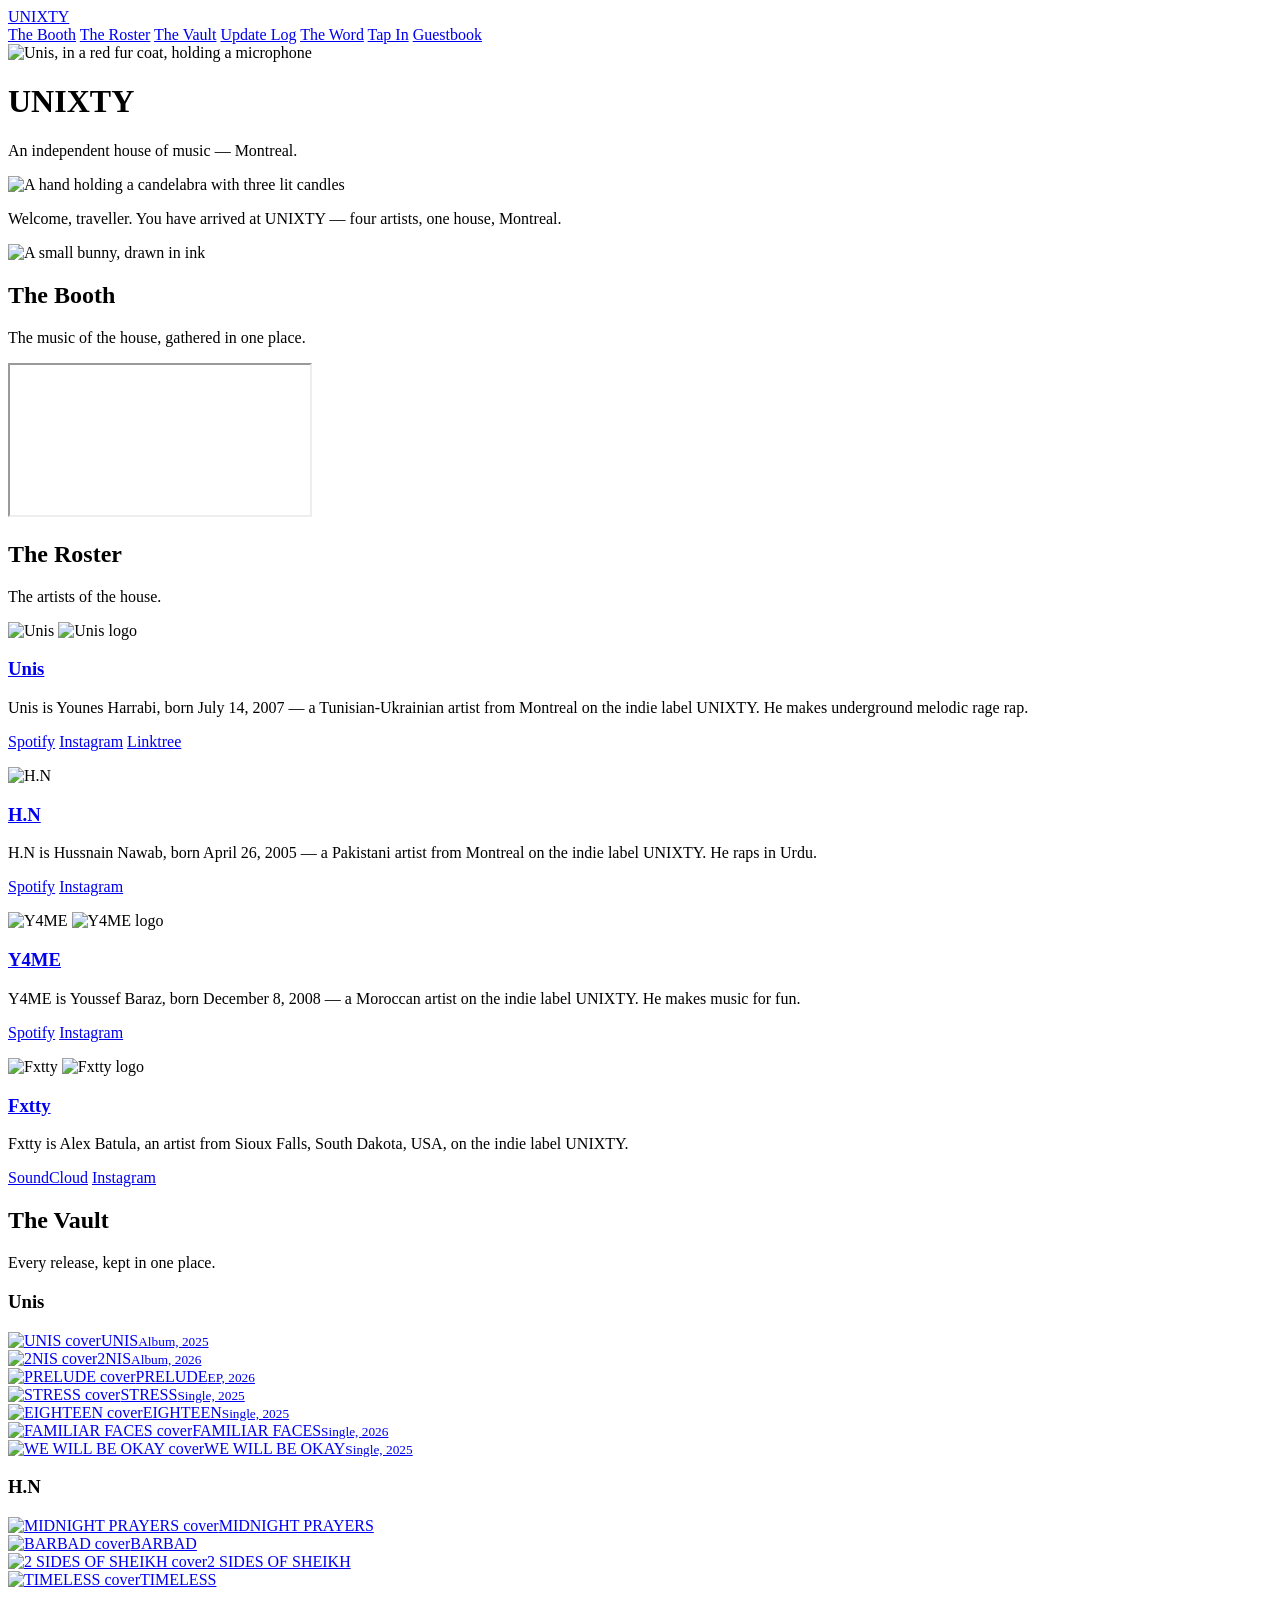
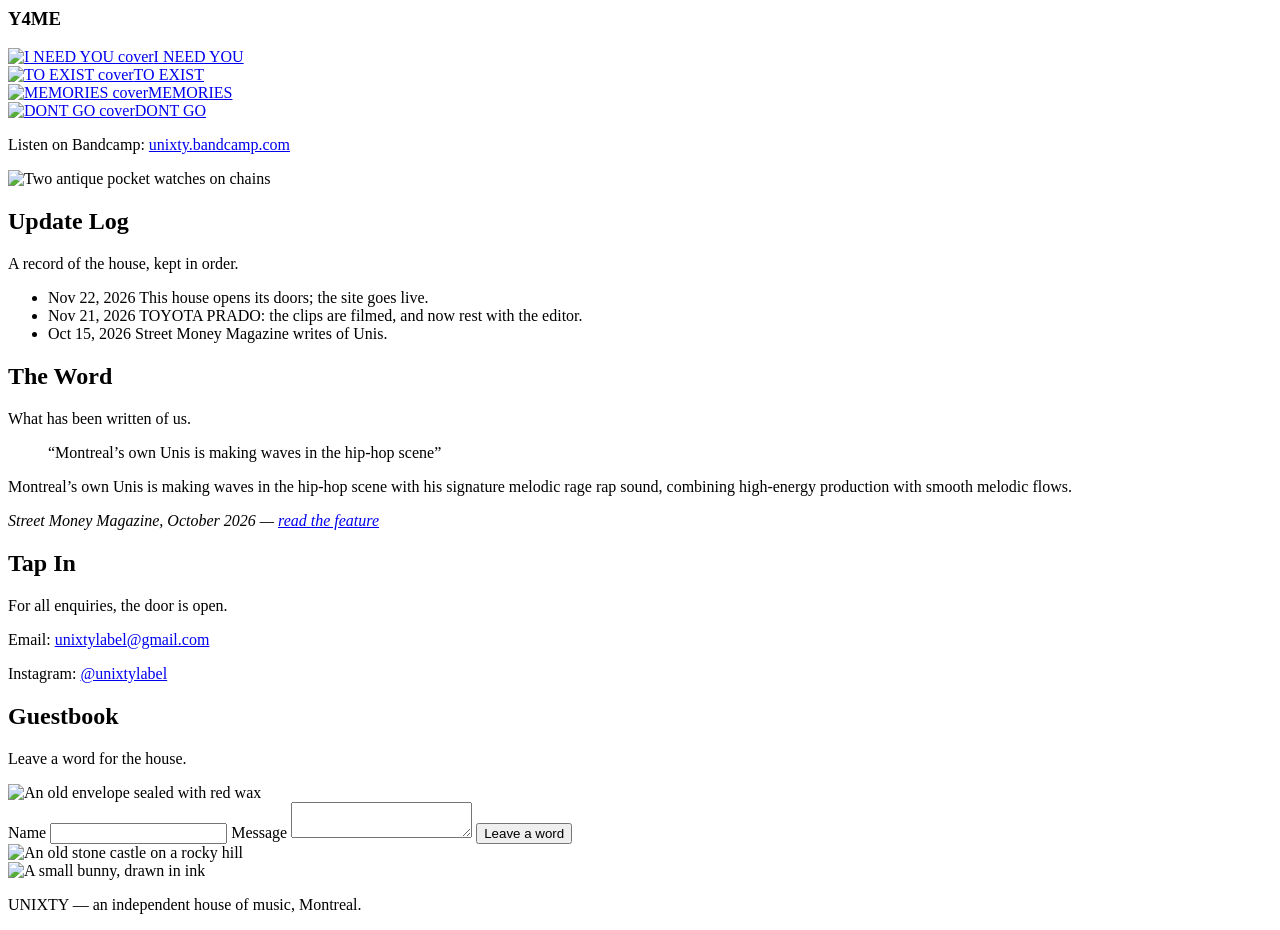
==== index.html @ e43f6c58 "Add index.html" ====
<!DOCTYPE html>
<html lang="en">
<head>
<meta charset="utf-8">
<meta name="viewport" content="width=device-width, initial-scale=1">
<title>UNIXTY — An independent house of music, Montreal</title>
<meta name="description" content="UNIXTY is an independent label from Montreal. Four artists, one house: Unis, H.N, Y4ME, Fxtty.">
<link rel="icon" href="assets/logos/unis-logo.jpg">
<link rel="preconnect" href="https://fonts.googleapis.com">
<link rel="preconnect" href="https://fonts.gstatic.com" crossorigin>
<link href="https://fonts.googleapis.com/css2?family=Cormorant+Garamond:ital,wght@0,500;0,600;0,700;1,500;1,600&family=EB+Garamond:ital,wght@0,400;0,500;1,400&display=swap" rel="stylesheet">
<link rel="stylesheet" href="style.css">
</head>
<body>

<header class="site">
  <div class="mark"><a href="index.html">UNIXTY</a></div>
  <nav class="rooms">
    <a href="#booth">The Booth</a>
    <a href="#roster">The Roster</a>
    <a href="#vault">The Vault</a>
    <a href="#log">Update Log</a>
    <a href="#word">The Word</a>
    <a href="#tap-in">Tap In</a>
    <a href="#guestbook">Guestbook</a>
  </nav>
</header>

<main class="page">

  <div class="hero">
    <img class="banner" src="assets/photos/unis-press-photo.jpg" alt="Unis, in a red fur coat, holding a microphone">
    <h1>UNIXTY</h1>
    <p class="sub">An independent house of music &mdash; Montreal.</p>
  </div>

  <div class="welcome-wrap">
    <img class="candelabra" src="assets/decorations/candelabra-transparent.png" alt="A hand holding a candelabra with three lit candles">
    <div class="framed">
      <p class="welcome">Welcome, traveller. You have arrived at UNIXTY &mdash; four artists, one house, Montreal.</p>
      <img class="bunny" src="assets/decorations/bunny-white-transparent.png" alt="A small bunny, drawn in ink">
    </div>
  </div>

  <section class="room" id="booth">
    <h2>The Booth</h2>
    <p class="lede">The music of the house, gathered in one place.</p>
    <div class="player">
      <iframe src="https://open.spotify.com/embed/playlist/65sbeWsUKOu3QemLGvdVly" allow="autoplay; clipboard-write; encrypted-media; fullscreen; picture-in-picture" loading="lazy" title="UNIXTY playlist on Spotify"></iframe>
    </div>
  </section>

  <section class="room" id="roster">
    <h2>The Roster</h2>
    <p class="lede">The artists of the house.</p>
    <div class="roster">
      <article class="artist">
        <img class="portrait" src="assets/photos/unis-press-photo.jpg" alt="Unis">
        <img class="logo" src="assets/logos/unis-logo.jpg" alt="Unis logo">
        <h3><a href="unis.html">Unis</a></h3>
        <p>Unis is Younes Harrabi, born July 14, 2007 &mdash; a Tunisian-Ukrainian artist from Montreal on the indie label UNIXTY. He makes underground melodic rage rap.</p>
        <p class="links"><a href="https://open.spotify.com/artist/3hgbff5F52O4cTuM07wbi6">Spotify</a> <a href="https://www.instagram.com/unisartist/">Instagram</a> <a href="https://linktr.ee/unisartist">Linktree</a></p>
      </article>
      <article class="artist">
        <img class="portrait" src="assets/photos/hn.jpg" alt="H.N">
        <h3><a href="hn.html">H.N</a></h3>
        <p>H.N is Hussnain Nawab, born April 26, 2005 &mdash; a Pakistani artist from Montreal on the indie label UNIXTY. He raps in Urdu.</p>
        <p class="links"><a href="https://open.spotify.com/artist/6EFAd7oNtxEuKPJIakJPf6">Spotify</a> <a href="https://www.instagram.com/sheikhhmusic/">Instagram</a></p>
      </article>
      <article class="artist">
        <img class="portrait" src="assets/photos/y4me.jpg" alt="Y4ME">
        <img class="logo" src="assets/logos/y4me-logo.png" alt="Y4ME logo">
        <h3><a href="y4me.html">Y4ME</a></h3>
        <p>Y4ME is Youssef Baraz, born December 8, 2008 &mdash; a Moroccan artist on the indie label UNIXTY. He makes music for fun.</p>
        <p class="links"><a href="https://open.spotify.com/artist/3JP6TSZBQyhJ1xcxQVRTx4">Spotify</a> <a href="https://www.instagram.com/y4me_artist">Instagram</a></p>
      </article>
      <article class="artist">
        <img class="portrait" src="assets/photos/fxtty.jpg" alt="Fxtty">
        <img class="logo" src="assets/logos/fxtty-logo.png" alt="Fxtty logo">
        <h3><a href="fxtty.html">Fxtty</a></h3>
        <p>Fxtty is Alex Batula, an artist from Sioux Falls, South Dakota, USA, on the indie label UNIXTY.</p>
        <p class="links"><a href="https://on.soundcloud.com/j8n50iTV36IoXor94J">SoundCloud</a> <a href="https://www.instagram.com/fxtty420/">Instagram</a></p>
      </article>
    </div>
  </section>

  <section class="room" id="vault">
    <h2>The Vault</h2>
    <p class="lede">Every release, kept in one place.</p>

    <div class="vault-group">
      <h3>Unis</h3>
      <div class="covers">
        <div class="cover"><a href="https://open.spotify.com/album/4CfyN8FAycnT4Z5JQDt2AR"><img src="assets/covers/unis-album-hq.jpg" alt="UNIS cover"><span>UNIS</span><small>Album, 2025</small></a></div>
        <div class="cover"><a href="https://open.spotify.com/album/29QwmJ56G2AqUT36XbOG4C"><img src="assets/covers/2nis-hq.jpg" alt="2NIS cover"><span>2NIS</span><small>Album, 2026</small></a></div>
        <div class="cover"><a href="https://open.spotify.com/album/4Hl5anItqoV1lUzA7vekc9"><img src="assets/covers/prelude-cover.jpg" alt="PRELUDE cover"><span>PRELUDE</span><small>EP, 2026</small></a></div>
        <div class="cover"><a href="https://open.spotify.com/album/08f94I2W9FnjO4mppcM9MQ"><img src="assets/covers/stress-hq.jpg" alt="STRESS cover"><span>STRESS</span><small>Single, 2025</small></a></div>
        <div class="cover"><a href="https://open.spotify.com/album/2dE8dinWeZvFkVaqWBIt9I"><img src="assets/covers/eighteen-hq.jpg" alt="EIGHTEEN cover"><span>EIGHTEEN</span><small>Single, 2025</small></a></div>
        <div class="cover"><a href="https://open.spotify.com/album/1PKIL5vNGkauy00nEtcBNp"><img src="assets/covers/familiar-faces-cover.jpg" alt="FAMILIAR FACES cover"><span>FAMILIAR FACES</span><small>Single, 2026</small></a></div>
        <div class="cover"><a href="https://open.spotify.com/album/3eUycWwdu0ujX4ayLgNAEW"><img src="assets/covers/we-will-be-okay-hq.jpg" alt="WE WILL BE OKAY cover"><span>WE WILL BE OKAY</span><small>Single, 2025</small></a></div>
      </div>
    </div>

    <div class="vault-group">
      <h3>H.N</h3>
      <div class="covers">
        <div class="cover"><a href="https://open.spotify.com/album/16kEdd1OT4TymcSSr27jS3"><img src="assets/covers/midnight-prayers-hq.jpg" alt="MIDNIGHT PRAYERS cover"><span>MIDNIGHT PRAYERS</span></a></div>
        <div class="cover"><a href="https://open.spotify.com/album/6z1rP2h3Tz6cLv8jl27C1b"><img src="assets/covers/barbad-hq.jpg" alt="BARBAD cover"><span>BARBAD</span></a></div>
        <div class="cover"><a href="https://open.spotify.com/album/0l7XvdDuUEaeI5U6TweTgI"><img src="assets/covers/2-sides-of-sheikh-hq.jpg" alt="2 SIDES OF SHEIKH cover"><span>2 SIDES OF SHEIKH</span></a></div>
        <div class="cover"><a href="https://open.spotify.com/album/5R32ra0pBQGJaWATJVoeBN"><img src="assets/covers/timeless-hq.jpg" alt="TIMELESS cover"><span>TIMELESS</span></a></div>
      </div>
    </div>

    <div class="vault-group">
      <h3>Y4ME</h3>
      <div class="covers">
        <div class="cover"><a href="https://open.spotify.com/album/024K0W0PY0YFeOnYOJMftF"><img src="assets/covers/i-need-you-hq.jpg" alt="I NEED YOU cover"><span>I NEED YOU</span></a></div>
        <div class="cover"><a href="https://open.spotify.com/album/7H2sUIrKDgYx7C7HRoD3OZ"><img src="assets/covers/to-exist-hq.jpg" alt="TO EXIST cover"><span>TO EXIST</span></a></div>
        <div class="cover"><a href="https://open.spotify.com/album/5cjd7p1ETCeFuTYw7R40ms"><img src="assets/covers/memories-hq.jpg" alt="MEMORIES cover"><span>MEMORIES</span></a></div>
        <div class="cover"><a href="https://open.spotify.com/album/1xYM1jpLauHAvXQYwj6AVL"><img src="assets/covers/dont-go-hq.jpg" alt="DONT GO cover"><span>DONT GO</span></a></div>
      </div>
    </div>

    <p class="bandcamp">Listen on Bandcamp: <a href="https://unixty.bandcamp.com">unixty.bandcamp.com</a></p>
  </section>

  <section class="room" id="log">
    <div class="log">
      <img class="watches cutout" src="assets/decorations/watches.png" alt="Two antique pocket watches on chains">
      <h2>Update Log</h2>
      <p class="lede">A record of the house, kept in order.</p>
      <ul>
        <li><time>Nov 22, 2026</time> This house opens its doors; the site goes live.</li>
        <li><time>Nov 21, 2026</time> TOYOTA PRADO: the clips are filmed, and now rest with the editor.</li>
        <li><time>Oct 15, 2026</time> Street Money Magazine writes of Unis.</li>
      </ul>
    </div>
  </section>

  <section class="room press" id="word">
    <h2>The Word</h2>
    <p class="lede">What has been written of us.</p>
    <blockquote>&ldquo;Montreal&rsquo;s own Unis is making waves in the hip-hop scene&rdquo;</blockquote>
    <p>Montreal&rsquo;s own Unis is making waves in the hip-hop scene with his signature melodic rage rap sound, combining high-energy production with smooth melodic flows.</p>
    <p><cite>Street Money Magazine, October 2026 &mdash; <a href="https://streetmoneymagazine.com/montreals-own-unis-is-making-waves-in-the-hip-hop-scene/">read the feature</a></cite></p>
  </section>

  <section class="room contact" id="tap-in">
    <h2>Tap In</h2>
    <p class="lede">For all enquiries, the door is open.</p>
    <p>Email: <a href="mailto:unixtylabel@gmail.com">unixtylabel@gmail.com</a></p>
    <p>Instagram: <a href="https://www.instagram.com/unixtylabel">@unixtylabel</a></p>
  </section>

  <section class="room guestbook" id="guestbook">
    <h2>Guestbook</h2>
    <p class="lede">Leave a word for the house.</p>
    <div class="letter-panel">
      <img class="seal cutout" src="assets/decorations/envelope.png" alt="An old envelope sealed with red wax">
      <form action="mailto:unixtylabel@gmail.com" method="post" enctype="text/plain">
      <label for="gb-name">Name</label>
      <input id="gb-name" name="Name" type="text" required>
      <label for="gb-message">Message</label>
      <textarea id="gb-message" name="Message" required></textarea>
      <button type="submit">Leave a word</button>
    </form>
    </div>
  </section>

</main>

<div class="vista">
  <img src="assets/decorations/castle.png" alt="An old stone castle on a rocky hill">
</div>

<footer class="site">
  <img class="bunny" src="assets/decorations/bunny-white-transparent.png" alt="A small bunny, drawn in ink">
  <p>UNIXTY &mdash; an independent house of music, Montreal.</p>
</footer>

</body>
</html>
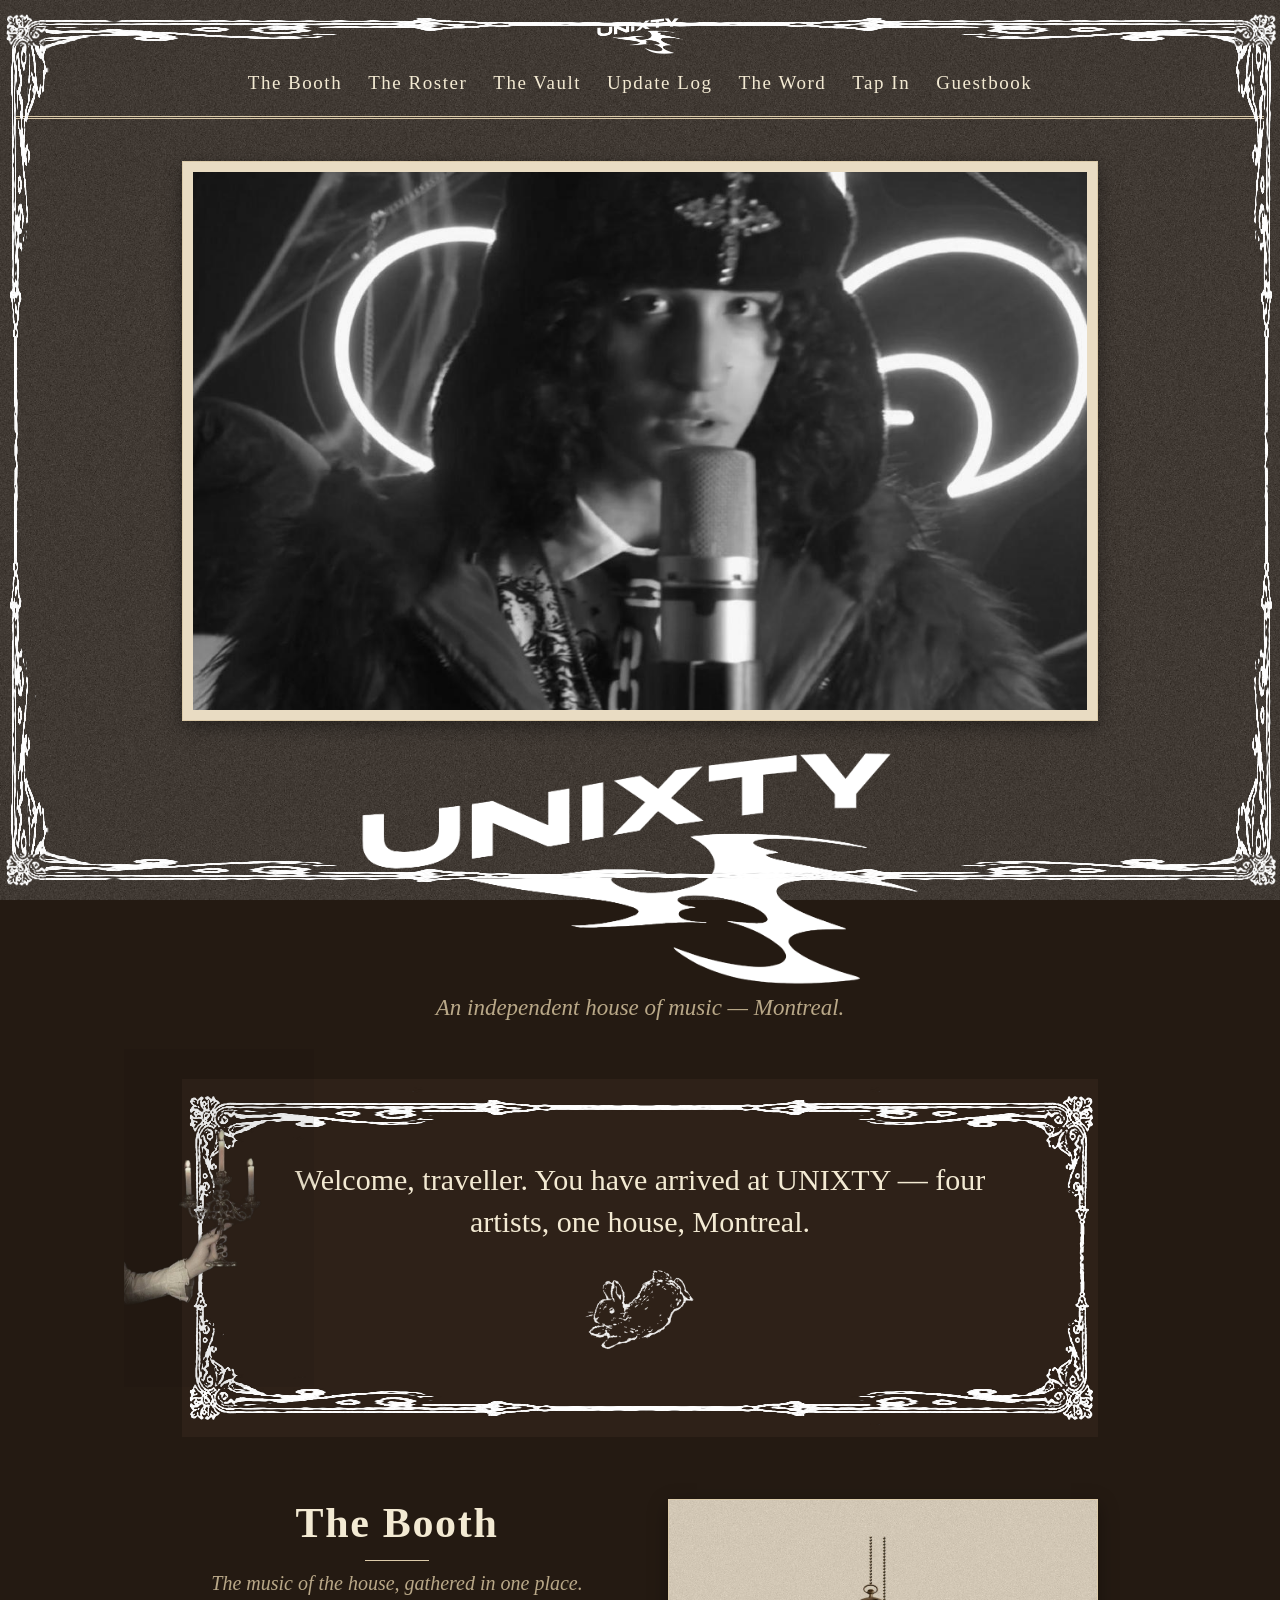
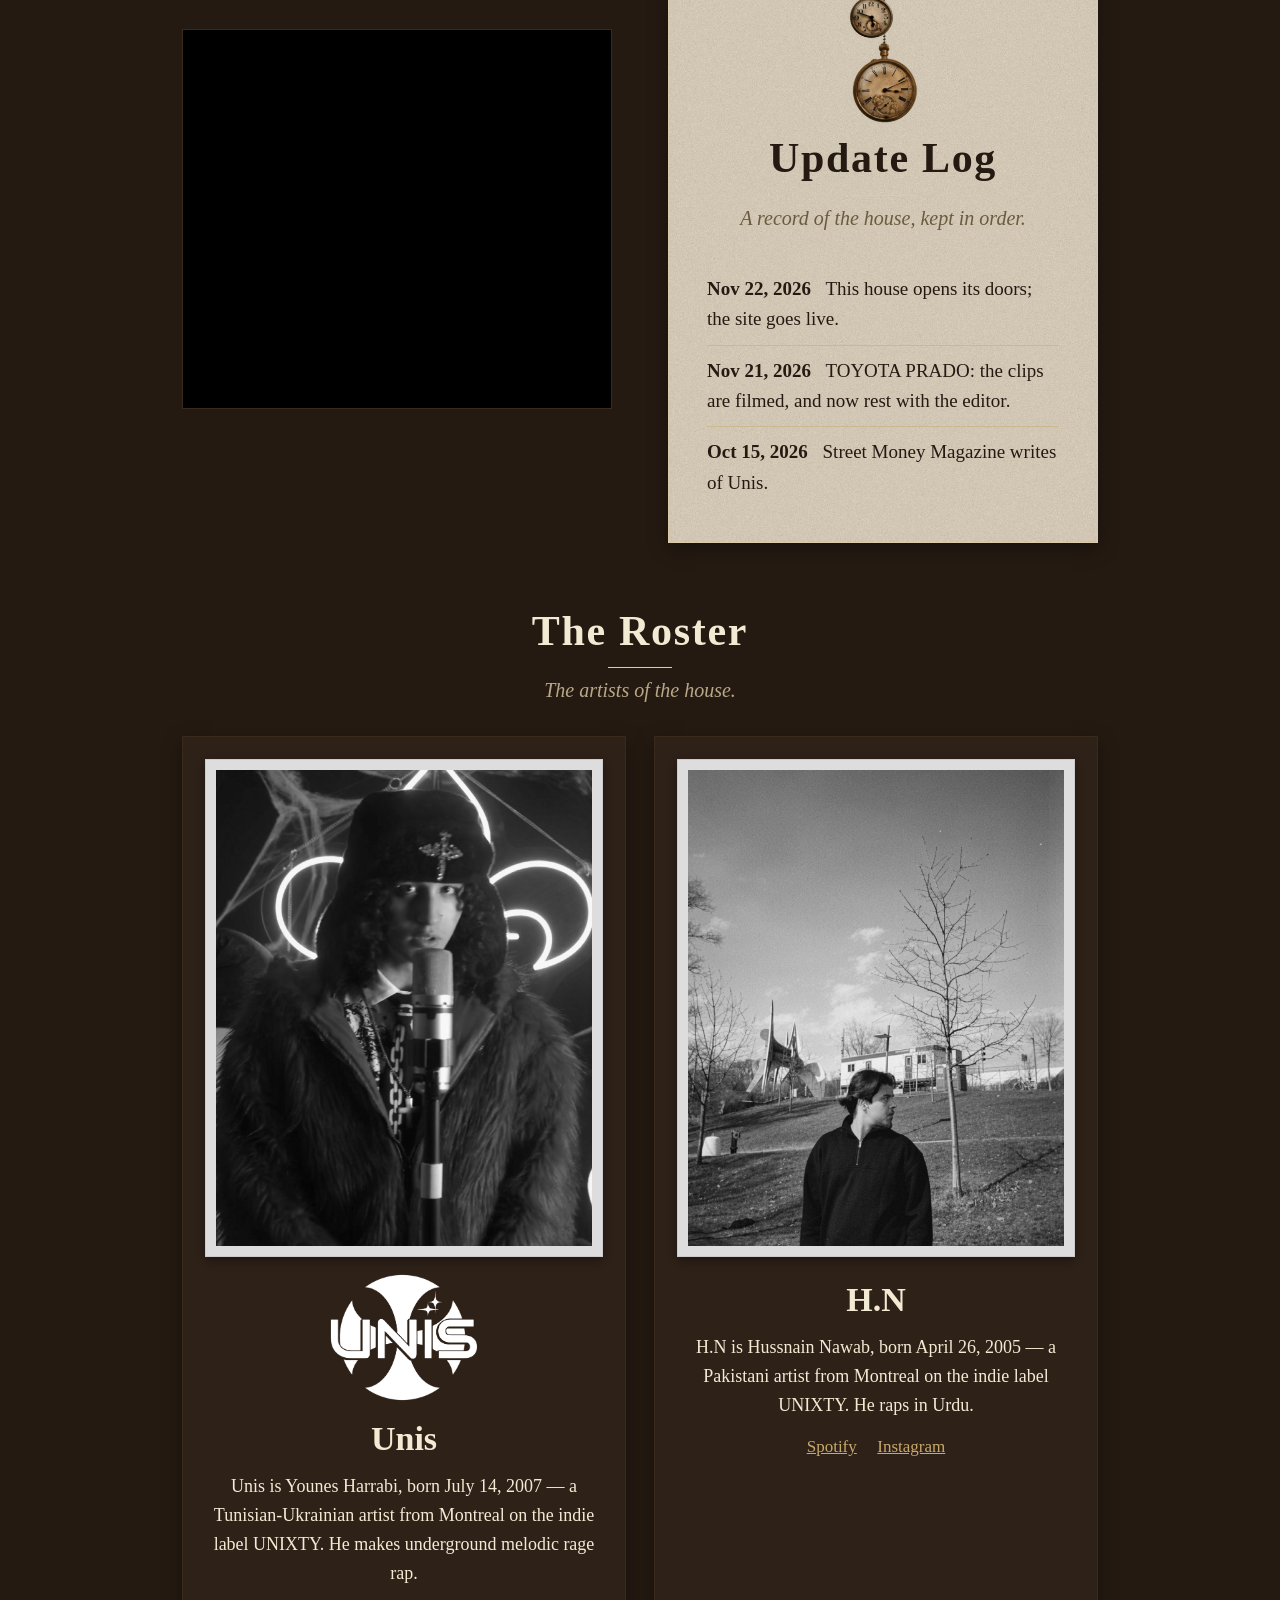
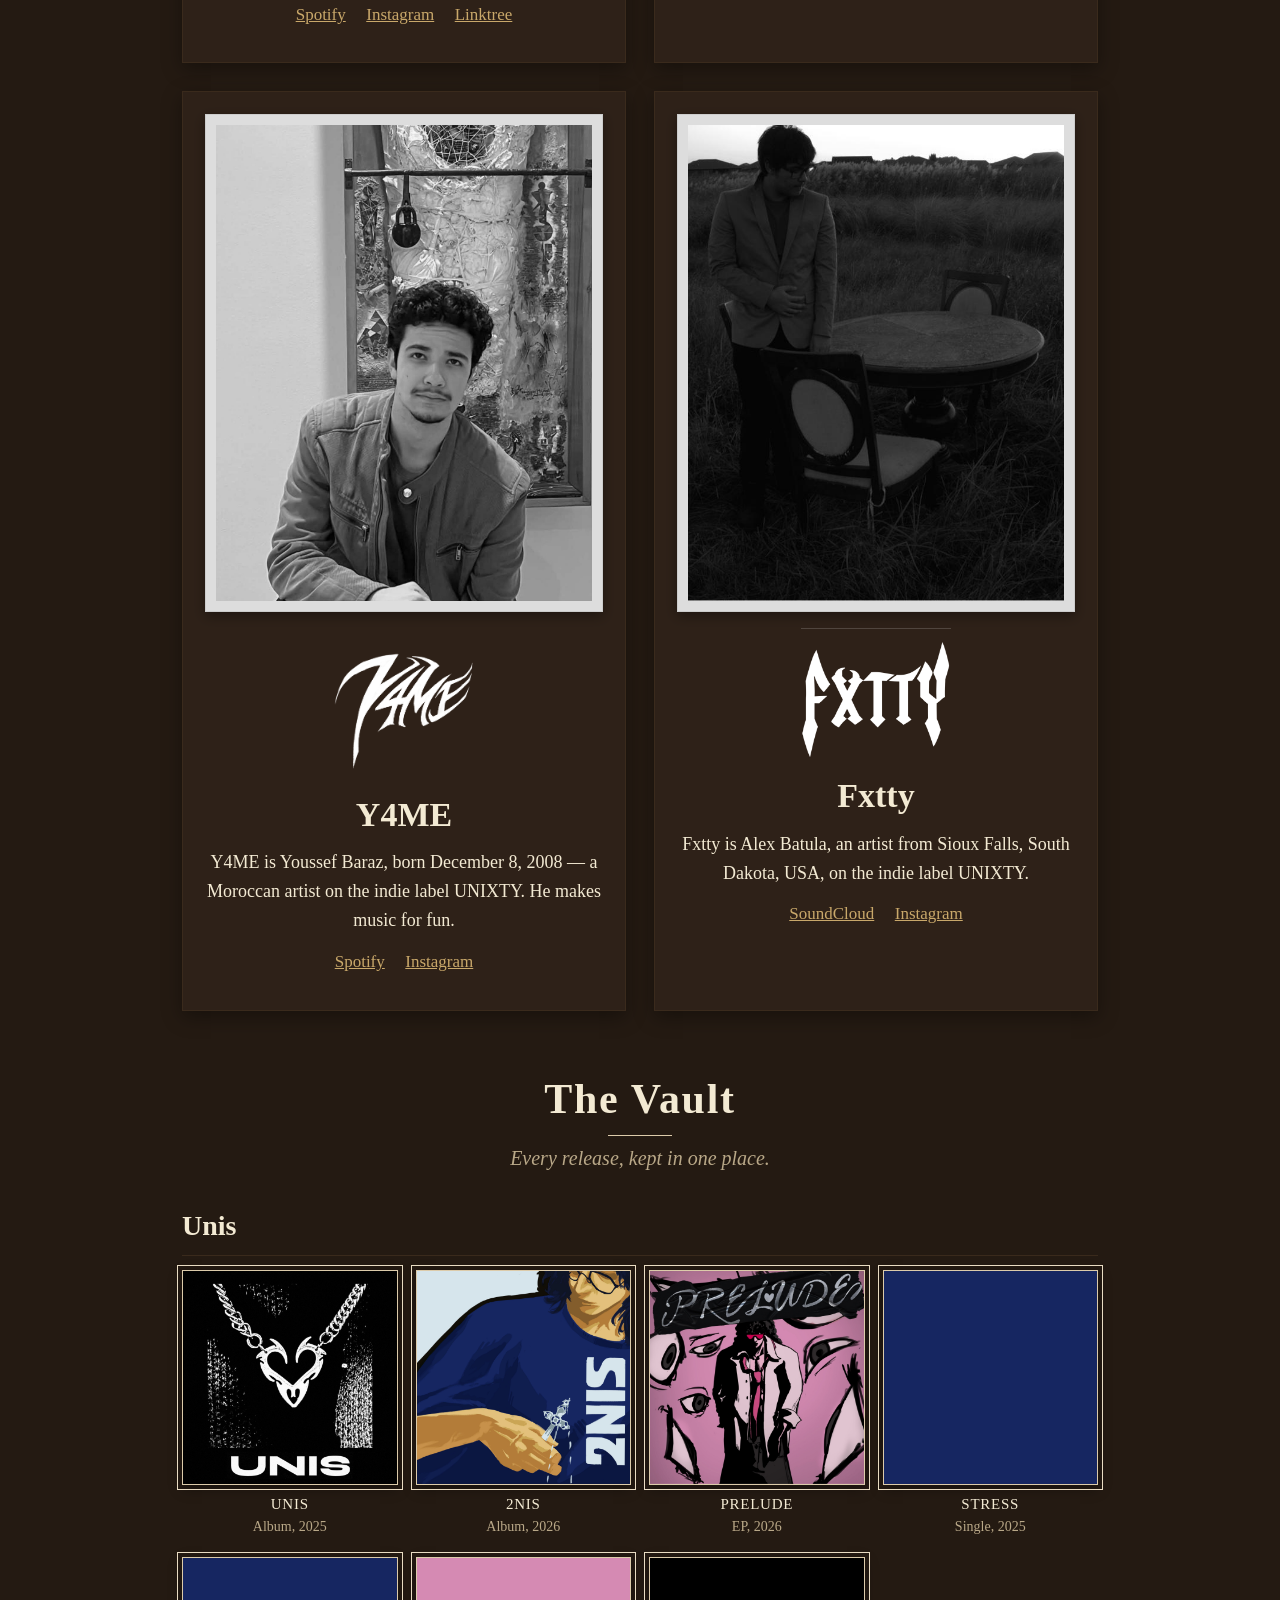
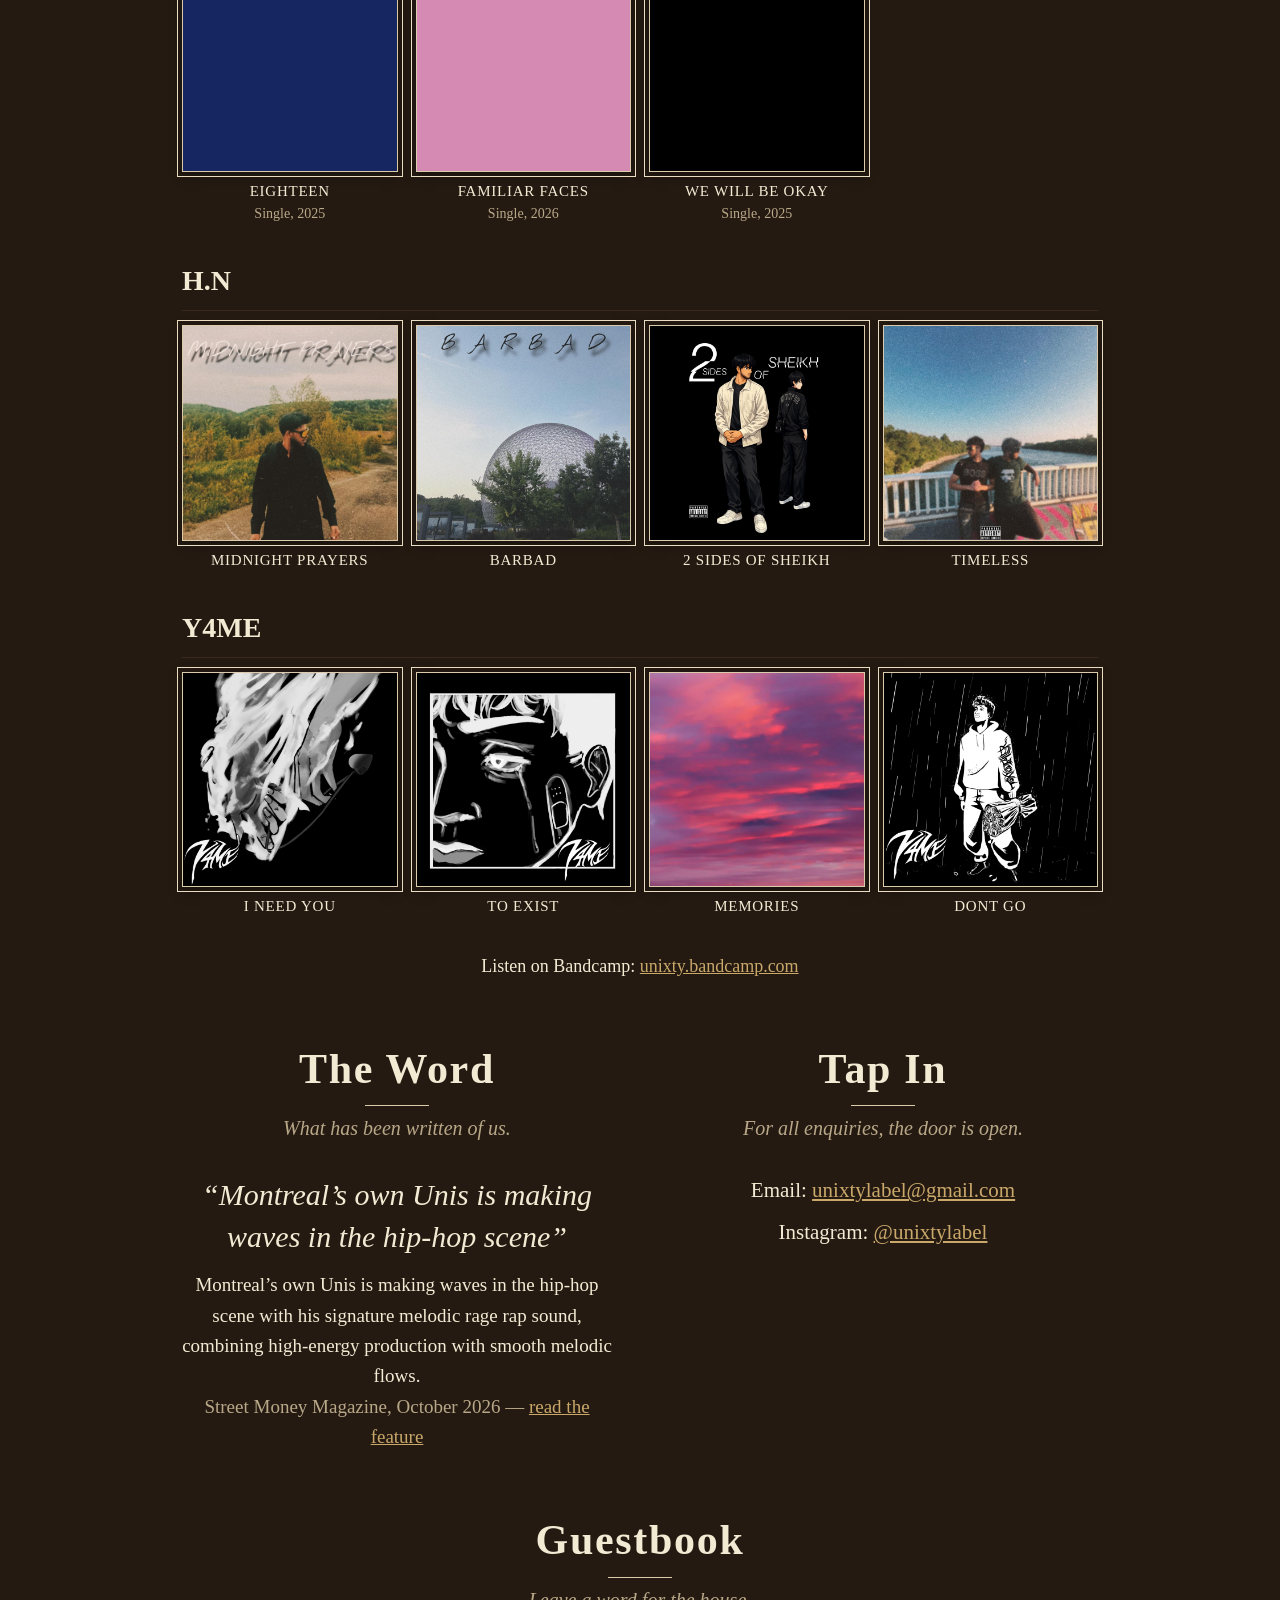
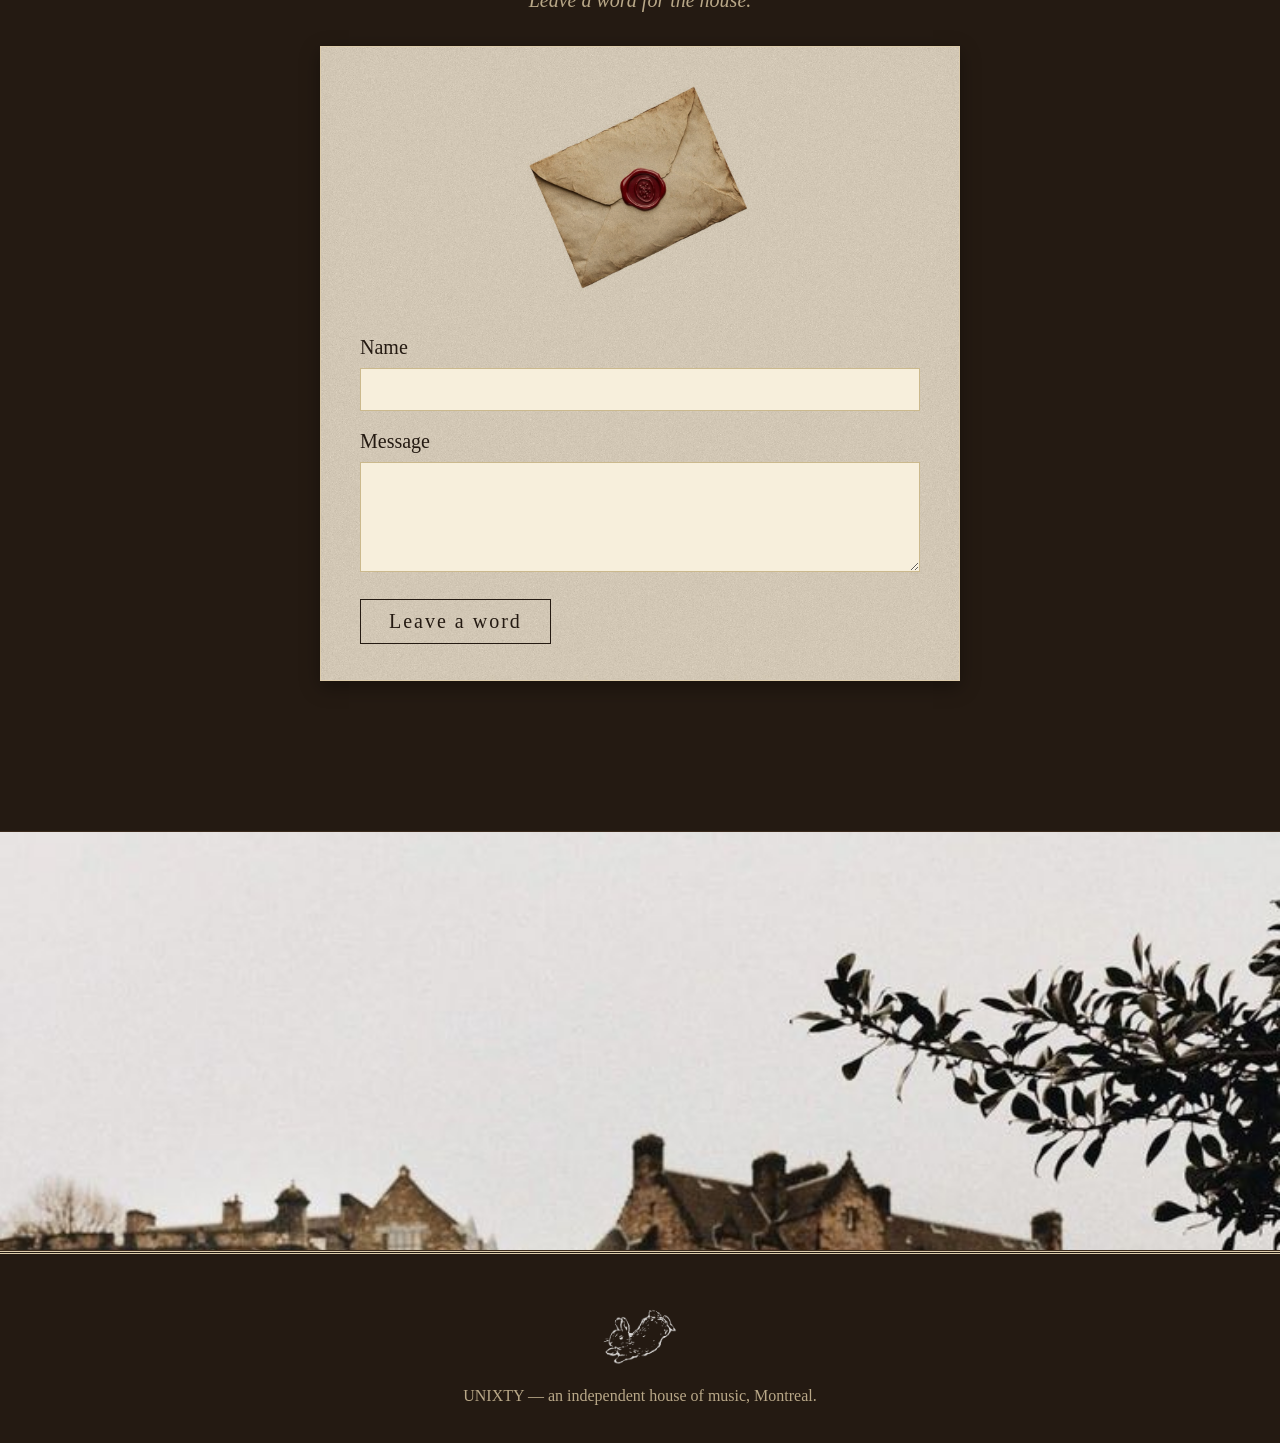
==== commit 7949d024: "Update index.html with logo images and log section Replaced text links with logo images for branding" ====
--- a/index.html
+++ b/index.html
@@ -14,7 +14,7 @@
 <body>
 
 <header class="site">
-  <div class="mark"><a href="index.html">UNIXTY</a></div>
+  <div class="mark"><a href="index.html"><img src="assets/logos/unixty-logo-white.png" alt="UNIXTY"></a></div>
   <nav class="rooms">
     <a href="#booth">The Booth</a>
     <a href="#roster">The Roster</a>
@@ -30,7 +30,7 @@
 
   <div class="hero">
     <img class="banner" src="assets/photos/unis-press-photo.jpg" alt="Unis, in a red fur coat, holding a microphone">
-    <h1>UNIXTY</h1>
+    <h1><img src="assets/logos/unixty-logo-white.png" alt="UNIXTY"></h1>
     <p class="sub">An independent house of music &mdash; Montreal.</p>
   </div>
 
@@ -42,13 +42,28 @@
     </div>
   </div>
 
-  <section class="room" id="booth">
-    <h2>The Booth</h2>
-    <p class="lede">The music of the house, gathered in one place.</p>
-    <div class="player">
-      <iframe src="https://open.spotify.com/embed/playlist/65sbeWsUKOu3QemLGvdVly" allow="autoplay; clipboard-write; encrypted-media; fullscreen; picture-in-picture" loading="lazy" title="UNIXTY playlist on Spotify"></iframe>
-    </div>
-  </section>
+  <div class="pair">
+    <section class="room" id="booth">
+      <h2>The Booth</h2>
+      <p class="lede">The music of the house, gathered in one place.</p>
+      <div class="player">
+        <iframe src="https://open.spotify.com/embed/playlist/65sbeWsUKOu3QemLGvdVly" allow="autoplay; clipboard-write; encrypted-media; fullscreen; picture-in-picture" loading="lazy" title="UNIXTY playlist on Spotify"></iframe>
+      </div>
+    </section>
+
+    <section class="room" id="log">
+      <div class="log">
+        <img class="watches cutout" src="assets/decorations/watches.png" alt="Two antique pocket watches on chains">
+        <h2>Update Log</h2>
+        <p class="lede">A record of the house, kept in order.</p>
+        <ul>
+          <li><time>Nov 22, 2026</time> This house opens its doors; the site goes live.</li>
+          <li><time>Nov 21, 2026</time> TOYOTA PRADO: the clips are filmed, and now rest with the editor.</li>
+          <li><time>Oct 15, 2026</time> Street Money Magazine writes of Unis.</li>
+        </ul>
+      </div>
+    </section>
+  </div>
 
   <section class="room" id="roster">
     <h2>The Roster</h2>
@@ -56,7 +71,7 @@
     <div class="roster">
       <article class="artist">
         <img class="portrait" src="assets/photos/unis-press-photo.jpg" alt="Unis">
-        <img class="logo" src="assets/logos/unis-logo.jpg" alt="Unis logo">
+        <img class="logo" src="assets/logos/unis-logo-white.png" alt="Unis logo">
         <h3><a href="unis.html">Unis</a></h3>
         <p>Unis is Younes Harrabi, born July 14, 2007 &mdash; a Tunisian-Ukrainian artist from Montreal on the indie label UNIXTY. He makes underground melodic rage rap.</p>
         <p class="links"><a href="https://open.spotify.com/artist/3hgbff5F52O4cTuM07wbi6">Spotify</a> <a href="https://www.instagram.com/unisartist/">Instagram</a> <a href="https://linktr.ee/unisartist">Linktree</a></p>
@@ -76,7 +91,7 @@
       </article>
       <article class="artist">
         <img class="portrait" src="assets/photos/fxtty.jpg" alt="Fxtty">
-        <img class="logo" src="assets/logos/fxtty-logo.png" alt="Fxtty logo">
+        <img class="logo" src="assets/logos/fxtty-logo-white.png" alt="Fxtty logo">
         <h3><a href="fxtty.html">Fxtty</a></h3>
         <p>Fxtty is Alex Batula, an artist from Sioux Falls, South Dakota, USA, on the indie label UNIXTY.</p>
         <p class="links"><a href="https://on.soundcloud.com/j8n50iTV36IoXor94J">SoundCloud</a> <a href="https://www.instagram.com/fxtty420/">Instagram</a></p>
@@ -124,33 +139,22 @@
     <p class="bandcamp">Listen on Bandcamp: <a href="https://unixty.bandcamp.com">unixty.bandcamp.com</a></p>
   </section>
 
-  <section class="room" id="log">
-    <div class="log">
-      <img class="watches cutout" src="assets/decorations/watches.png" alt="Two antique pocket watches on chains">
-      <h2>Update Log</h2>
-      <p class="lede">A record of the house, kept in order.</p>
-      <ul>
-        <li><time>Nov 22, 2026</time> This house opens its doors; the site goes live.</li>
-        <li><time>Nov 21, 2026</time> TOYOTA PRADO: the clips are filmed, and now rest with the editor.</li>
-        <li><time>Oct 15, 2026</time> Street Money Magazine writes of Unis.</li>
-      </ul>
-    </div>
-  </section>
+  <div class="pair">
+    <section class="room press" id="word">
+      <h2>The Word</h2>
+      <p class="lede">What has been written of us.</p>
+      <blockquote>&ldquo;Montreal&rsquo;s own Unis is making waves in the hip-hop scene&rdquo;</blockquote>
+      <p>Montreal&rsquo;s own Unis is making waves in the hip-hop scene with his signature melodic rage rap sound, combining high-energy production with smooth melodic flows.</p>
+      <p><cite>Street Money Magazine, October 2026 &mdash; <a href="https://streetmoneymagazine.com/montreals-own-unis-is-making-waves-in-the-hip-hop-scene/">read the feature</a></cite></p>
+    </section>
 
-  <section class="room press" id="word">
-    <h2>The Word</h2>
-    <p class="lede">What has been written of us.</p>
-    <blockquote>&ldquo;Montreal&rsquo;s own Unis is making waves in the hip-hop scene&rdquo;</blockquote>
-    <p>Montreal&rsquo;s own Unis is making waves in the hip-hop scene with his signature melodic rage rap sound, combining high-energy production with smooth melodic flows.</p>
-    <p><cite>Street Money Magazine, October 2026 &mdash; <a href="https://streetmoneymagazine.com/montreals-own-unis-is-making-waves-in-the-hip-hop-scene/">read the feature</a></cite></p>
-  </section>
-
-  <section class="room contact" id="tap-in">
-    <h2>Tap In</h2>
-    <p class="lede">For all enquiries, the door is open.</p>
-    <p>Email: <a href="mailto:unixtylabel@gmail.com">unixtylabel@gmail.com</a></p>
-    <p>Instagram: <a href="https://www.instagram.com/unixtylabel">@unixtylabel</a></p>
-  </section>
+    <section class="room contact" id="tap-in">
+      <h2>Tap In</h2>
+      <p class="lede">For all enquiries, the door is open.</p>
+      <p>Email: <a href="mailto:unixtylabel@gmail.com">unixtylabel@gmail.com</a></p>
+      <p>Instagram: <a href="https://www.instagram.com/unixtylabel">@unixtylabel</a></p>
+    </section>
+  </div>
 
   <section class="room guestbook" id="guestbook">
     <h2>Guestbook</h2>
--- a/style.css
+++ b/style.css
@@ -0,0 +1,438 @@
+/* UNIXTY — hand-written stylesheet.
+   Every image on this site is a file Younes supplied. No generated imagery,
+   no templates, no frameworks. Palette: dark brown, parchment, cream. */
+
+* { box-sizing: border-box; margin: 0; padding: 0; }
+
+:root {
+  --brown-dark: #241a12;
+  --brown: #2e2118;
+  --brown-soft: #3a2a1c;
+  --parchment: #e9dcc3;
+  --parchment-deep: #dccbaa;
+  --cream: #f3ead3;
+  --ink: #241a12;
+  --gold: #c9a86a;
+  --muted: #b9a888;
+}
+
+html { scroll-behavior: smooth; }
+
+body {
+  background-color: var(--brown-dark);
+  background-image: url("assets/textures/dark-brown-grain.jpg");
+  background-size: cover;
+  background-attachment: fixed;
+  color: var(--cream);
+  font-family: "EB Garamond", Georgia, "Times New Roman", serif;
+  font-size: 19px;
+  line-height: 1.6;
+  overflow-x: hidden;
+}
+
+/* ---------- ornamental frame around the whole page ---------- */
+body::after {
+  content: "";
+  position: fixed;
+  inset: 0;
+  border: 46px solid transparent;
+  border-image: url("assets/decorations/ornate-frame-white-transparent.png") 210 fill / 46px;
+  pointer-events: none;
+  z-index: 60;
+}
+
+a { color: var(--gold); }
+a:hover { color: var(--cream); }
+
+img { max-width: 100%; display: block; }
+
+/* ---------- header / nav ---------- */
+header.site {
+  text-align: center;
+  padding: 18px 16px 8px;
+}
+header.site .mark img { height: 36px; width: auto; margin: 0 auto; }
+nav.rooms {
+  display: flex;
+  flex-wrap: wrap;
+  justify-content: center;
+  gap: 6px 26px;
+  padding: 14px 16px 18px;
+  border-bottom: 3px double var(--parchment-deep);
+}
+nav.rooms a {
+  font-family: "Cormorant Garamond", Georgia, serif;
+  font-size: 19px;
+  letter-spacing: 0.08em;
+  color: var(--cream);
+  text-decoration: none;
+}
+nav.rooms a:hover { color: var(--gold); }
+
+/* ---------- layout ---------- */
+.page {
+  max-width: 960px;
+  margin: 0 auto;
+  padding: 0 22px 80px;
+}
+section.room { padding: 54px 0 10px; }
+.pair {
+  display: grid;
+  grid-template-columns: 1fr 1fr;
+  gap: 0 56px;
+  align-items: start;
+  padding: 54px 0 10px;
+}
+.pair section.room { padding: 0; }
+h1, h2 {
+  font-family: "Cormorant Garamond", Georgia, serif;
+  font-weight: 600;
+  line-height: 1.15;
+}
+h2 {
+  font-size: 42px;
+  text-align: center;
+  letter-spacing: 0.04em;
+  margin-bottom: 6px;
+}
+h2::after, .artist-page h1::after {
+  content: "";
+  display: block;
+  width: 64px;
+  margin: 12px auto 0;
+  border-top: 1px solid var(--parchment-deep);
+}
+.room .lede {
+  text-align: center;
+  font-style: italic;
+  color: var(--muted);
+  margin-bottom: 30px;
+  font-size: 20px;
+}
+.rule {
+  width: 120px;
+  border: none;
+  border-top: 1px solid var(--gold);
+  margin: 26px auto;
+  opacity: 0.6;
+}
+
+/* ---------- hero ---------- */
+.hero { text-align: center; padding: 34px 0 8px; }
+.hero .banner {
+  width: 100%;
+  max-height: 560px;
+  object-fit: cover;
+  object-position: center 30%;
+  background: var(--parchment);
+  padding: 10px;
+  border: 1px solid var(--parchment-deep);
+  box-shadow: 0 6px 18px rgba(0,0,0,0.4);
+}
+.hero h1 { margin: 30px 0 4px; }
+.hero h1 img { width: min(560px, 86%); height: auto; margin: 0 auto; }
+.hero .sub {
+  font-family: "Cormorant Garamond", Georgia, serif;
+  font-size: 23px;
+  font-style: italic;
+  color: var(--muted);
+}
+
+/* ---------- welcome: framed panel, candelabra at the left edge ---------- */
+.welcome-wrap { position: relative; margin: 44px 0 8px; }
+.candelabra {
+  position: absolute;
+  left: -58px;
+  top: -30px;
+  width: 190px;
+  z-index: 3;
+  pointer-events: none;
+}
+.framed {
+  border: 54px solid transparent;
+  border-image: url("assets/decorations/ornate-frame-white-transparent.png") 210 fill / 54px;
+  background-color: var(--brown);
+  padding: 26px 30px;
+  text-align: center;
+  position: relative;
+  z-index: 2;
+}
+.framed p.welcome {
+  font-family: "Cormorant Garamond", Georgia, serif;
+  font-size: 30px;
+  line-height: 1.4;
+}
+.framed .bunny {
+  width: 110px;
+  margin: 18px auto 0;
+  opacity: 0.95;
+}
+
+/* ---------- the booth (player) ---------- */
+.player { text-align: center; }
+.player iframe {
+  width: 100%;
+  max-width: 640px;
+  height: 380px;
+  border: 1px solid var(--brown-soft);
+  background: #000;
+}
+
+/* ---------- the roster ---------- */
+.roster {
+  display: grid;
+  grid-template-columns: 1fr 1fr;
+  gap: 28px;
+}
+.artist {
+  border: 1px solid var(--brown-soft);
+  background: var(--brown);
+  padding: 22px;
+  text-align: center;
+  box-shadow: 0 6px 18px rgba(0,0,0,0.35);
+}
+.artist img.portrait {
+  width: 100%;
+  aspect-ratio: 4 / 5;
+  object-fit: cover;
+  filter: grayscale(1);
+  margin-bottom: 16px;
+  background: var(--parchment);
+  padding: 10px;
+  border: 1px solid var(--parchment-deep);
+  box-shadow: 0 4px 12px rgba(0,0,0,0.35);
+}
+.artist img.logo { width: 150px; margin: 0 auto 10px; }
+.artist h3 {
+  font-family: "Cormorant Garamond", Georgia, serif;
+  font-size: 34px;
+  margin-bottom: 6px;
+}
+.artist h3 a { color: var(--cream); text-decoration: none; }
+.artist h3 a:hover { color: var(--gold); }
+.artist p { font-size: 18px; margin-bottom: 12px; }
+.artist .links a { margin: 0 8px; font-size: 17px; }
+
+/* ---------- the vault (cover grid) ---------- */
+.vault-group { margin-bottom: 34px; }
+.vault-group h3 {
+  font-family: "Cormorant Garamond", Georgia, serif;
+  font-size: 28px;
+  margin-bottom: 14px;
+  border-bottom: 1px solid var(--brown-soft);
+  padding-bottom: 6px;
+}
+.covers {
+  display: grid;
+  grid-template-columns: repeat(4, 1fr);
+  gap: 18px;
+}
+.cover { text-align: center; }
+.cover img {
+  width: 100%;
+  aspect-ratio: 1 / 1;
+  object-fit: cover;
+  border: 1px solid var(--parchment-deep);
+  outline: 1px solid var(--parchment);
+  outline-offset: 4px;
+  box-shadow: 0 4px 12px rgba(0,0,0,0.35);
+}
+.cover span {
+  display: block;
+  margin-top: 7px;
+  font-size: 15px;
+  letter-spacing: 0.05em;
+  color: var(--cream);
+}
+.cover small { display: block; color: var(--muted); font-size: 14px; }
+.cover a { text-decoration: none; }
+.bandcamp { text-align: center; margin-top: 26px; font-size: 18px; }
+
+/* ---------- update log (parchment) ---------- */
+.log {
+  background-color: var(--parchment);
+  background-image: url("assets/textures/parchment-grain.jpg");
+  background-size: cover;
+  color: var(--ink);
+  padding: 34px 38px;
+  border: 1px solid var(--parchment-deep);
+  box-shadow: 0 6px 18px rgba(0,0,0,0.35);
+}
+.log h2 { color: var(--ink); }
+.log .lede { color: #6b5b3e; }
+.log ul { list-style: none; }
+.log li { padding: 10px 0; border-bottom: 1px solid #cbb98d; }
+.log li:last-child { border-bottom: none; }
+.log time {
+  font-family: "Cormorant Garamond", Georgia, serif;
+  font-weight: 700;
+  margin-right: 10px;
+}
+
+/* ---------- press ---------- */
+.press { text-align: center; max-width: 680px; margin: 0 auto; }
+.press blockquote {
+  font-family: "Cormorant Garamond", Georgia, serif;
+  font-size: 30px;
+  font-style: italic;
+  line-height: 1.4;
+  margin-bottom: 12px;
+}
+.press cite { color: var(--muted); font-style: normal; }
+
+/* ---------- contact / guestbook ---------- */
+.contact { text-align: center; font-size: 21px; }
+.contact p { margin-bottom: 8px; }
+.guestbook form {
+  max-width: 560px;
+  margin: 0 auto;
+  text-align: left;
+}
+.guestbook label {
+  display: block;
+  font-family: "Cormorant Garamond", Georgia, serif;
+  font-size: 20px;
+  margin: 14px 0 5px;
+}
+.guestbook input, .guestbook textarea {
+  width: 100%;
+  background: var(--parchment);
+  color: var(--ink);
+  border: 1px solid var(--parchment-deep);
+  font-family: "EB Garamond", Georgia, serif;
+  font-size: 18px;
+  padding: 10px 12px;
+}
+.guestbook textarea { min-height: 110px; resize: vertical; }
+.guestbook button {
+  margin-top: 18px;
+  background: transparent;
+  color: var(--gold);
+  border: 1px solid var(--gold);
+  font-family: "Cormorant Garamond", Georgia, serif;
+  font-size: 20px;
+  letter-spacing: 0.1em;
+  padding: 10px 28px;
+  cursor: pointer;
+}
+.guestbook button:hover { background: var(--gold); color: var(--brown-dark); }
+
+/* ---------- footer ---------- */
+footer.site {
+  text-align: center;
+  padding: 50px 16px 34px;
+  color: var(--muted);
+  font-size: 16px;
+  border-top: 3px double var(--parchment-deep);
+}
+footer.site .bunny { width: 74px; margin: 0 auto 14px; opacity: 0.85; }
+
+/* ---------- artist pages ---------- */
+.artist-page .portrait {
+  width: 100%;
+  max-width: 520px;
+  margin: 0 auto 18px;
+  filter: grayscale(1);
+  background: var(--parchment);
+  padding: 10px;
+  border: 1px solid var(--parchment-deep);
+  box-shadow: 0 6px 18px rgba(0,0,0,0.4);
+}
+.artist-page img.logo { width: 190px; margin: 0 auto 18px; }
+.artist-page { text-align: center; }
+.artist-page .bio { max-width: 620px; margin: 0 auto 18px; font-size: 21px; }
+.artist-page .links { margin-bottom: 30px; }
+.artist-page .links a { margin: 0 10px; }
+.artist-page .releases { text-align: left; max-width: 620px; margin: 0 auto 30px; }
+.artist-page .releases li { margin-bottom: 6px; }
+.photos {
+  display: grid;
+  grid-template-columns: repeat(3, 1fr);
+  gap: 14px;
+  max-width: 760px;
+  margin: 0 auto;
+}
+.photos img {
+  width: 100%;
+  aspect-ratio: 3 / 4;
+  object-fit: cover;
+  filter: grayscale(1);
+  background: var(--parchment);
+  padding: 8px;
+  border: 1px solid var(--parchment-deep);
+  box-shadow: 0 4px 12px rgba(0,0,0,0.35);
+}
+
+/* ---------- vintage cutouts & parchment panels ---------- */
+.cutout { mix-blend-mode: multiply; }
+.log img.watches { width: 190px; margin: 0 auto 10px; }
+.letter-panel {
+  background-color: var(--parchment);
+  background-image: url("assets/textures/parchment-grain.jpg");
+  background-size: cover;
+  color: var(--ink);
+  padding: 30px 34px 36px;
+  border: 1px solid var(--parchment-deep);
+  max-width: 640px;
+  margin: 0 auto;
+  box-shadow: 0 6px 18px rgba(0,0,0,0.35);
+}
+.letter-panel img.seal { width: 240px; margin: 0 auto 8px; }
+.letter-panel input, .letter-panel textarea {
+  background: #f7efdc;
+  border-color: #cbb98d;
+}
+.letter-panel button { color: var(--ink); border-color: var(--ink); }
+.letter-panel button:hover { background: var(--ink); color: var(--parchment); }
+.vista { margin: 60px 0 0; }
+.vista img {
+  width: 100%;
+  height: 420px;
+  object-fit: cover;
+  object-position: center 40%;
+  border-top: 1px solid var(--brown-soft);
+  border-bottom: 1px solid var(--brown-soft);
+}
+.roses { width: 250px; margin: 26px auto 0; }
+.stamp {
+  width: 170px;
+  margin: 26px auto 0;
+  border: 1px solid var(--parchment-deep);
+  padding: 8px;
+  background: var(--parchment);
+  box-shadow: 0 4px 12px rgba(0,0,0,0.35);
+}
+/* ---------- homeland backgrounds: one per artist page ---------- */
+body.home-tunisia, body.home-pakistan, body.home-morocco, body.home-usa {
+  background-size: cover;
+  background-position: center;
+  background-attachment: fixed;
+}
+body.home-tunisia {
+  background-image: linear-gradient(rgba(36,26,18,0.7), rgba(36,26,18,0.7)), url("assets/homelands/tunisia-alley.png");
+}
+body.home-pakistan {
+  background-image: linear-gradient(rgba(36,26,18,0.7), rgba(36,26,18,0.7)), url("assets/homelands/pakistan-collage.png");
+}
+body.home-morocco {
+  background-image: linear-gradient(rgba(36,26,18,0.7), rgba(36,26,18,0.7)), url("assets/homelands/morocco-collage.png");
+}
+body.home-usa {
+  background-image: linear-gradient(rgba(36,26,18,0.7), rgba(36,26,18,0.7)), url("assets/homelands/usa-flag.jpg");
+}
+
+/* ---------- small screens ---------- */
+@media (max-width: 720px) {
+  .hero h1 img { width: min(420px, 88%); }
+  h2 { font-size: 32px; }
+  .roster { grid-template-columns: 1fr; }
+  .covers { grid-template-columns: repeat(2, 1fr); }
+  .candelabra { width: 120px; left: -14px; top: -16px; }
+  .framed { border-width: 34px; border-image-width: 34px; padding: 18px; }
+  .framed p.welcome { font-size: 23px; }
+  .photos { grid-template-columns: repeat(2, 1fr); }
+  .pair { grid-template-columns: 1fr; }
+  body { font-size: 18px; }
+  body::after { border-width: 26px; border-image-width: 26px; }
+  .page { padding: 0 34px 80px; }
+}
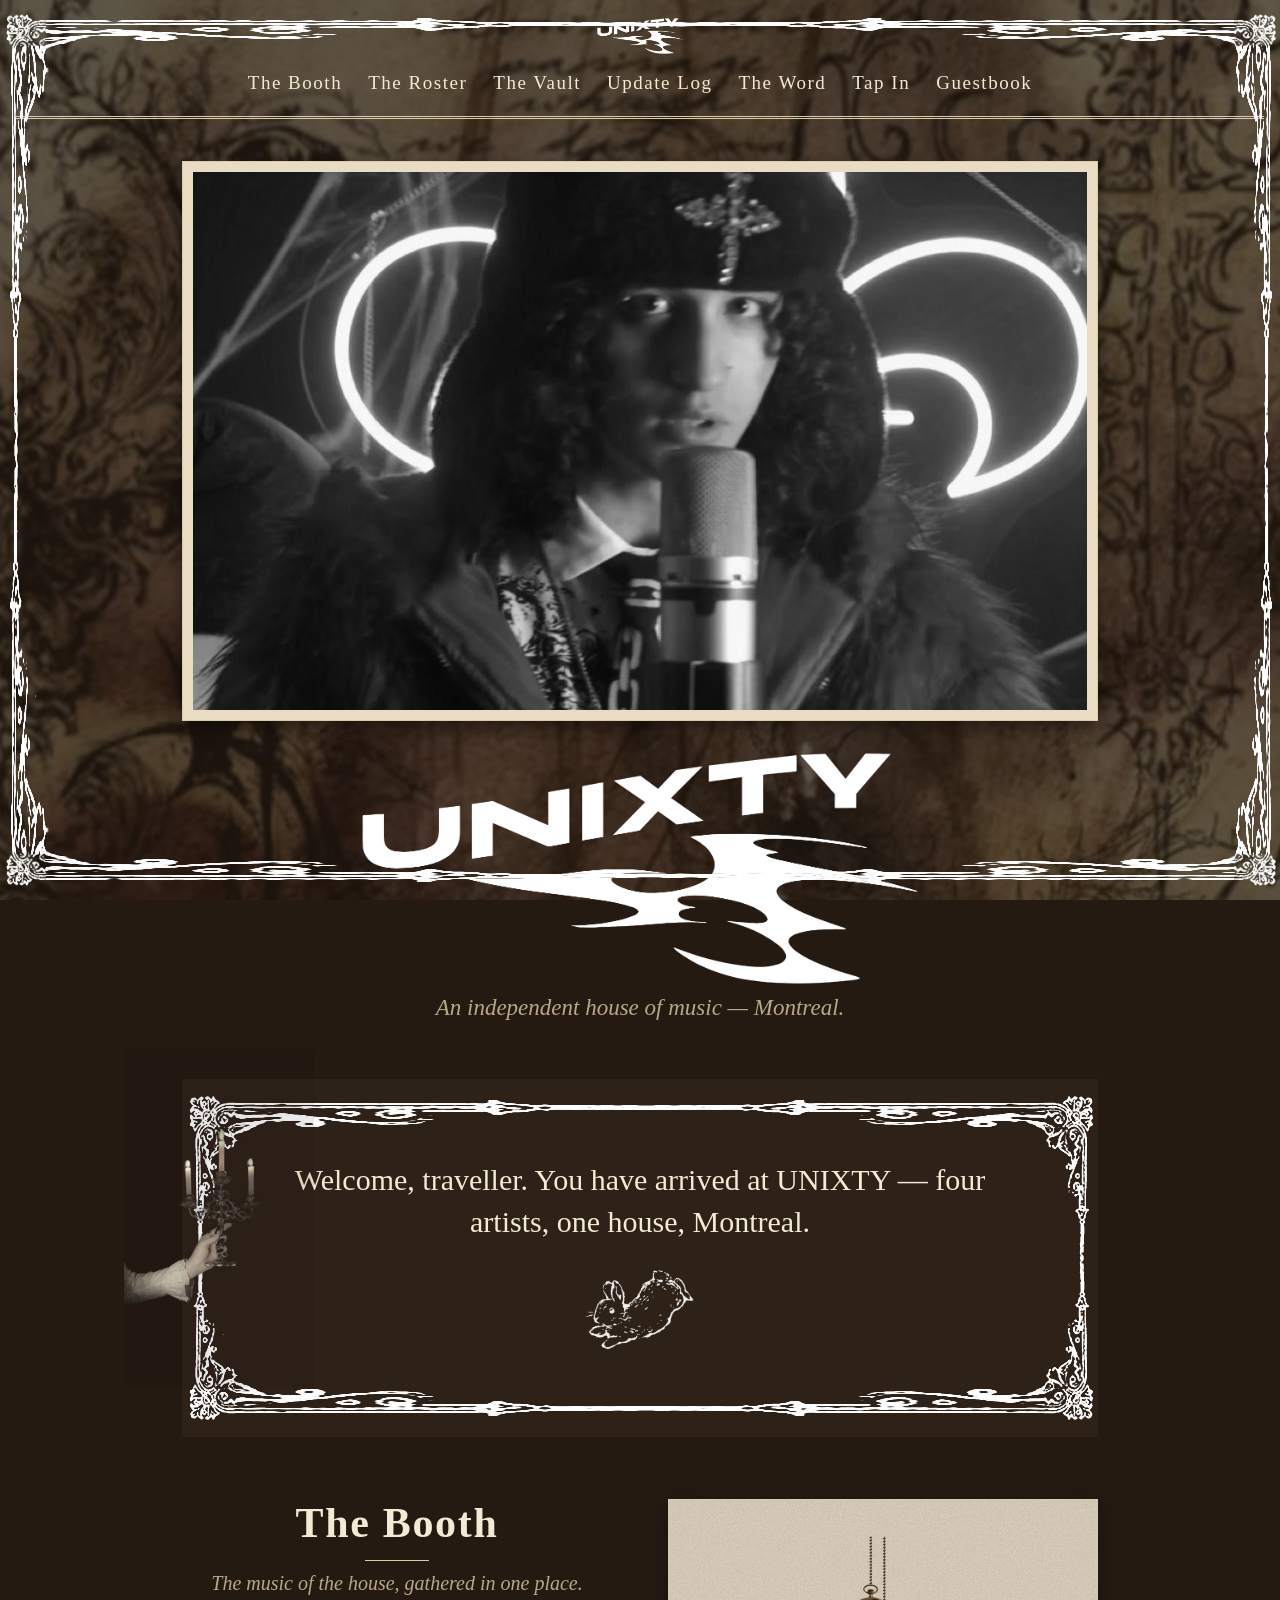
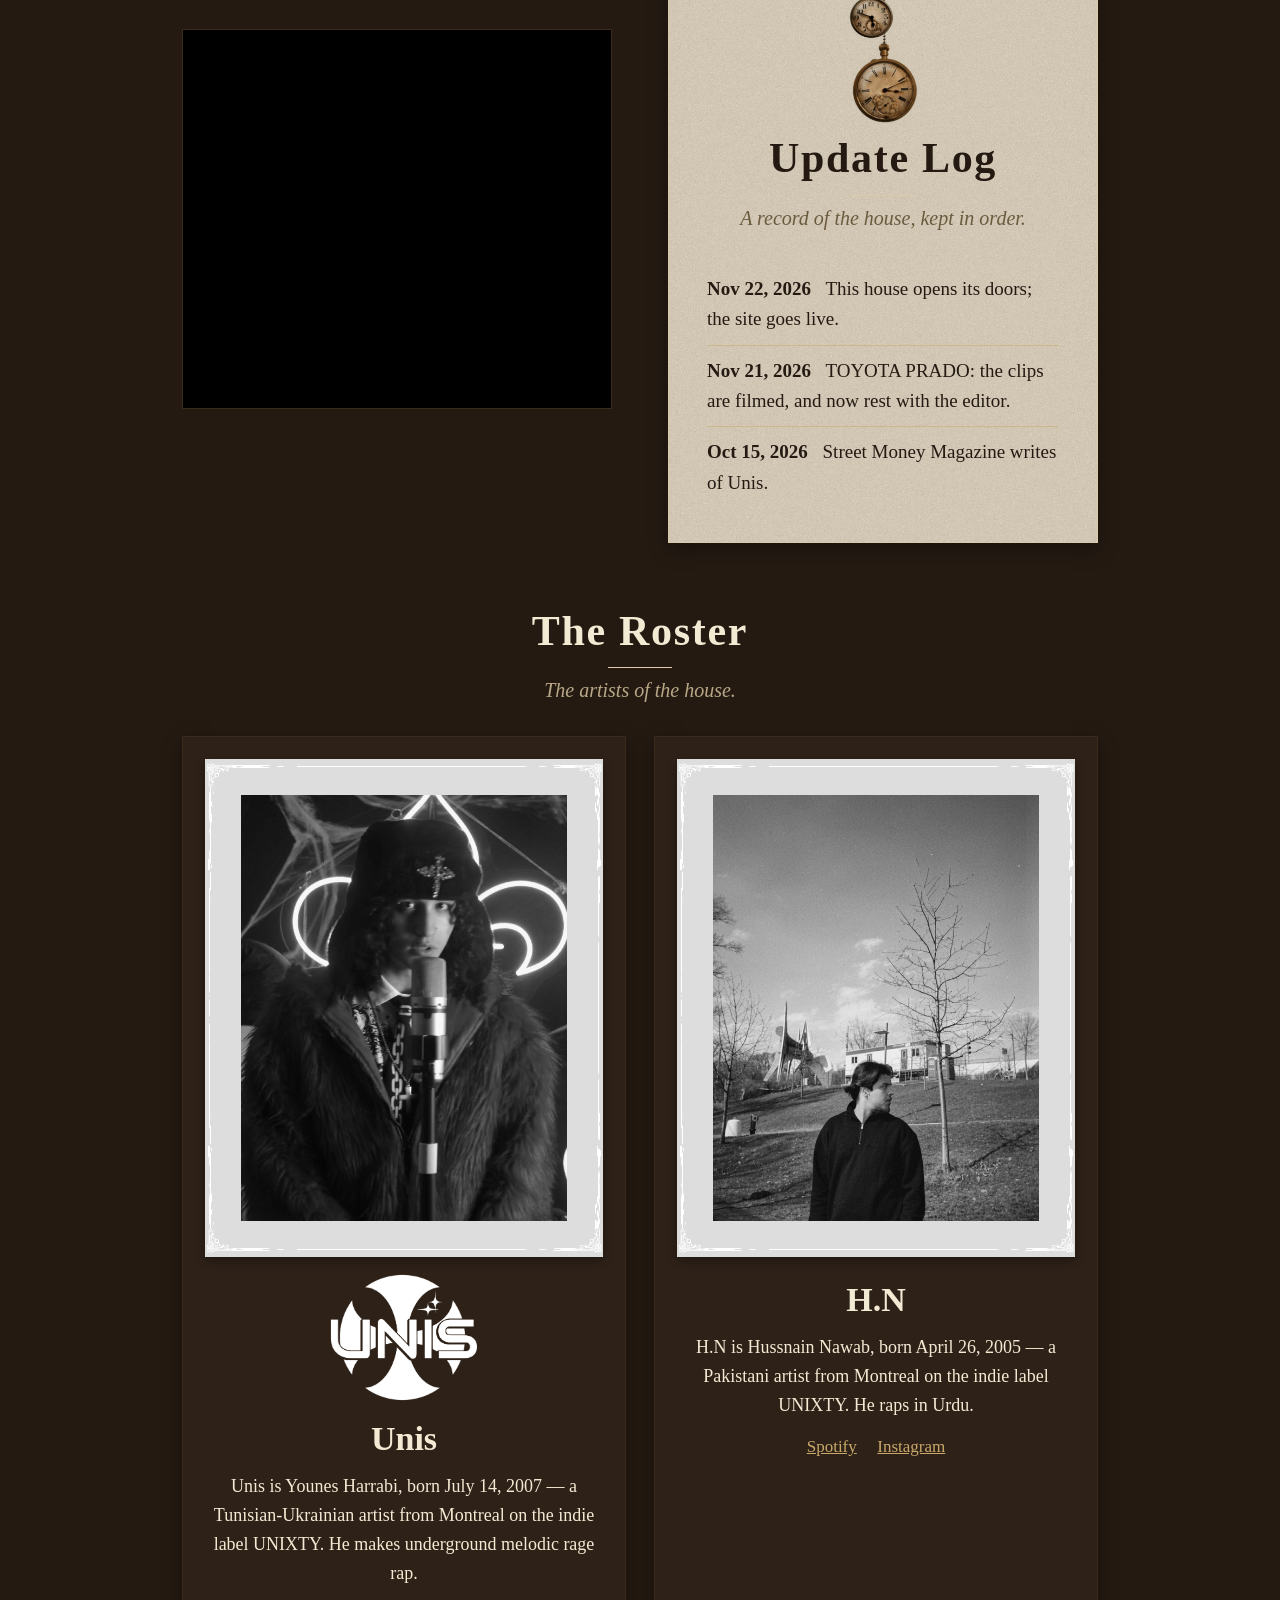
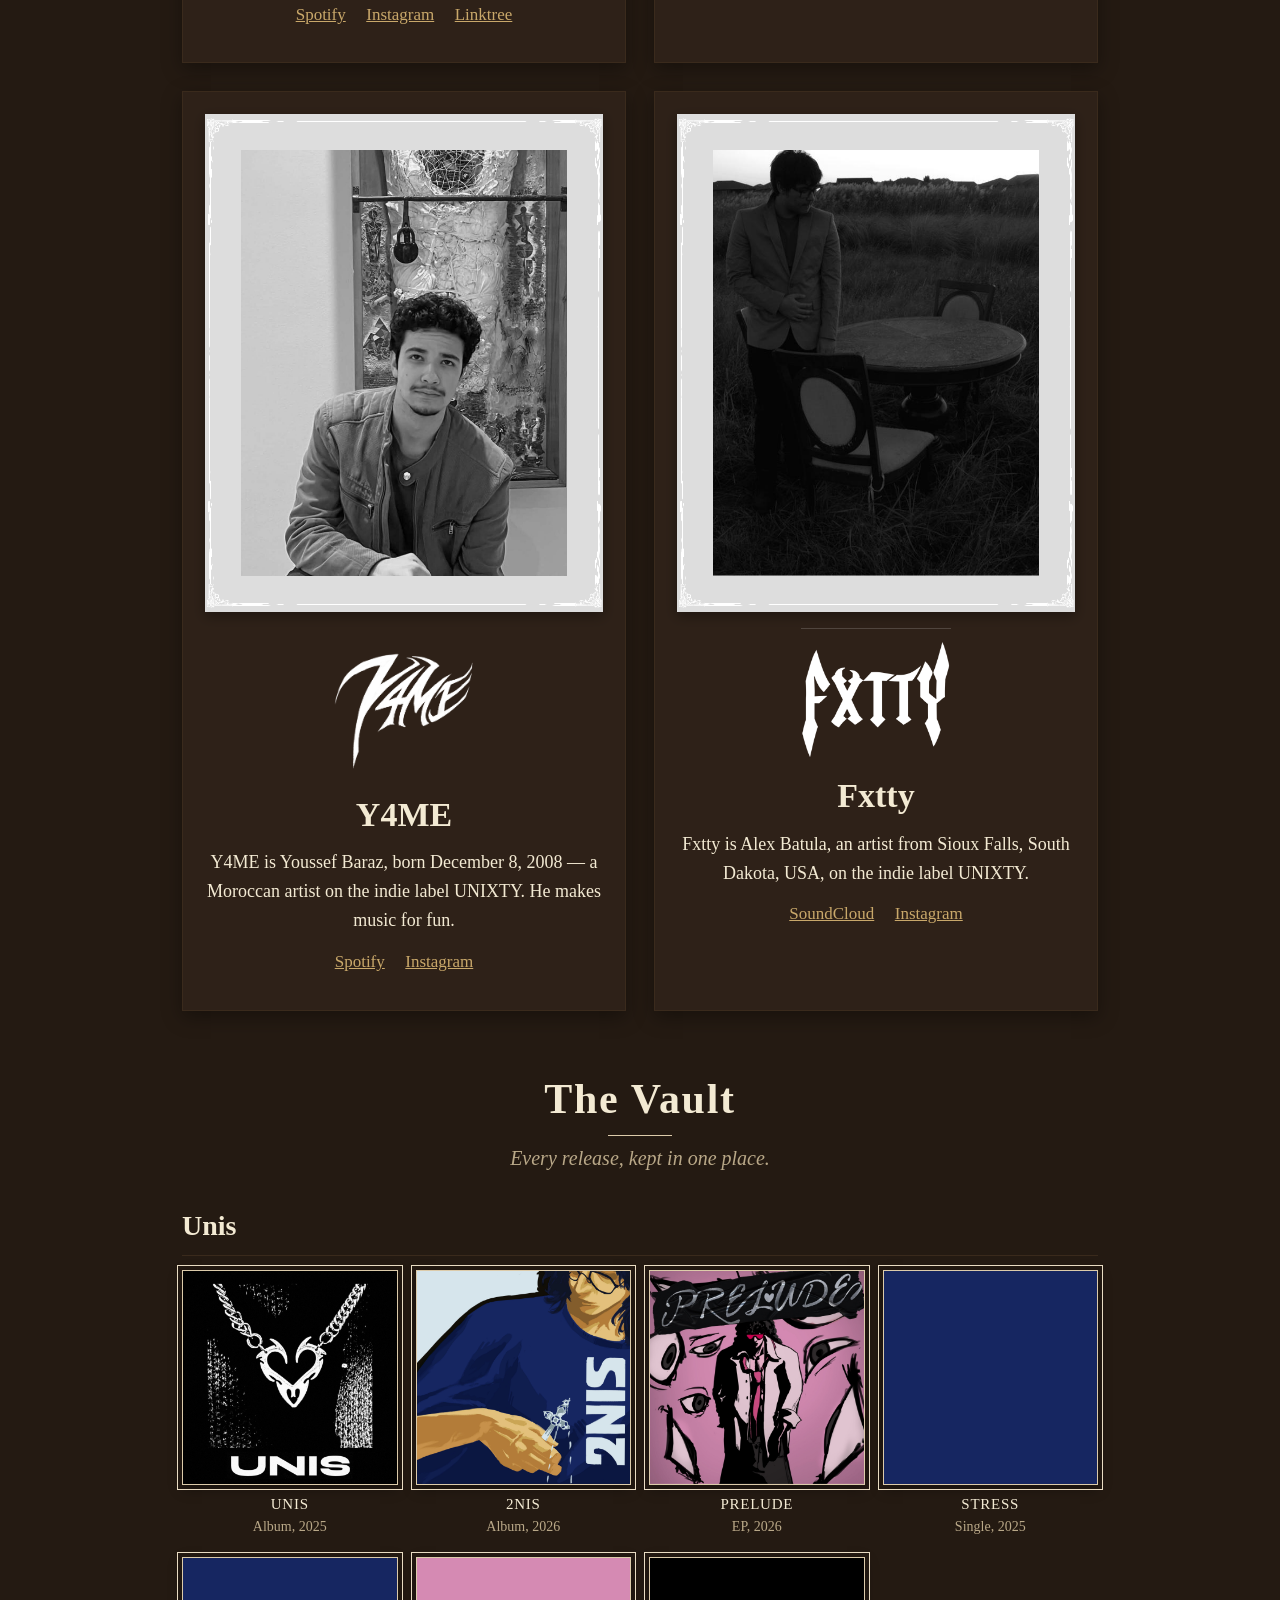
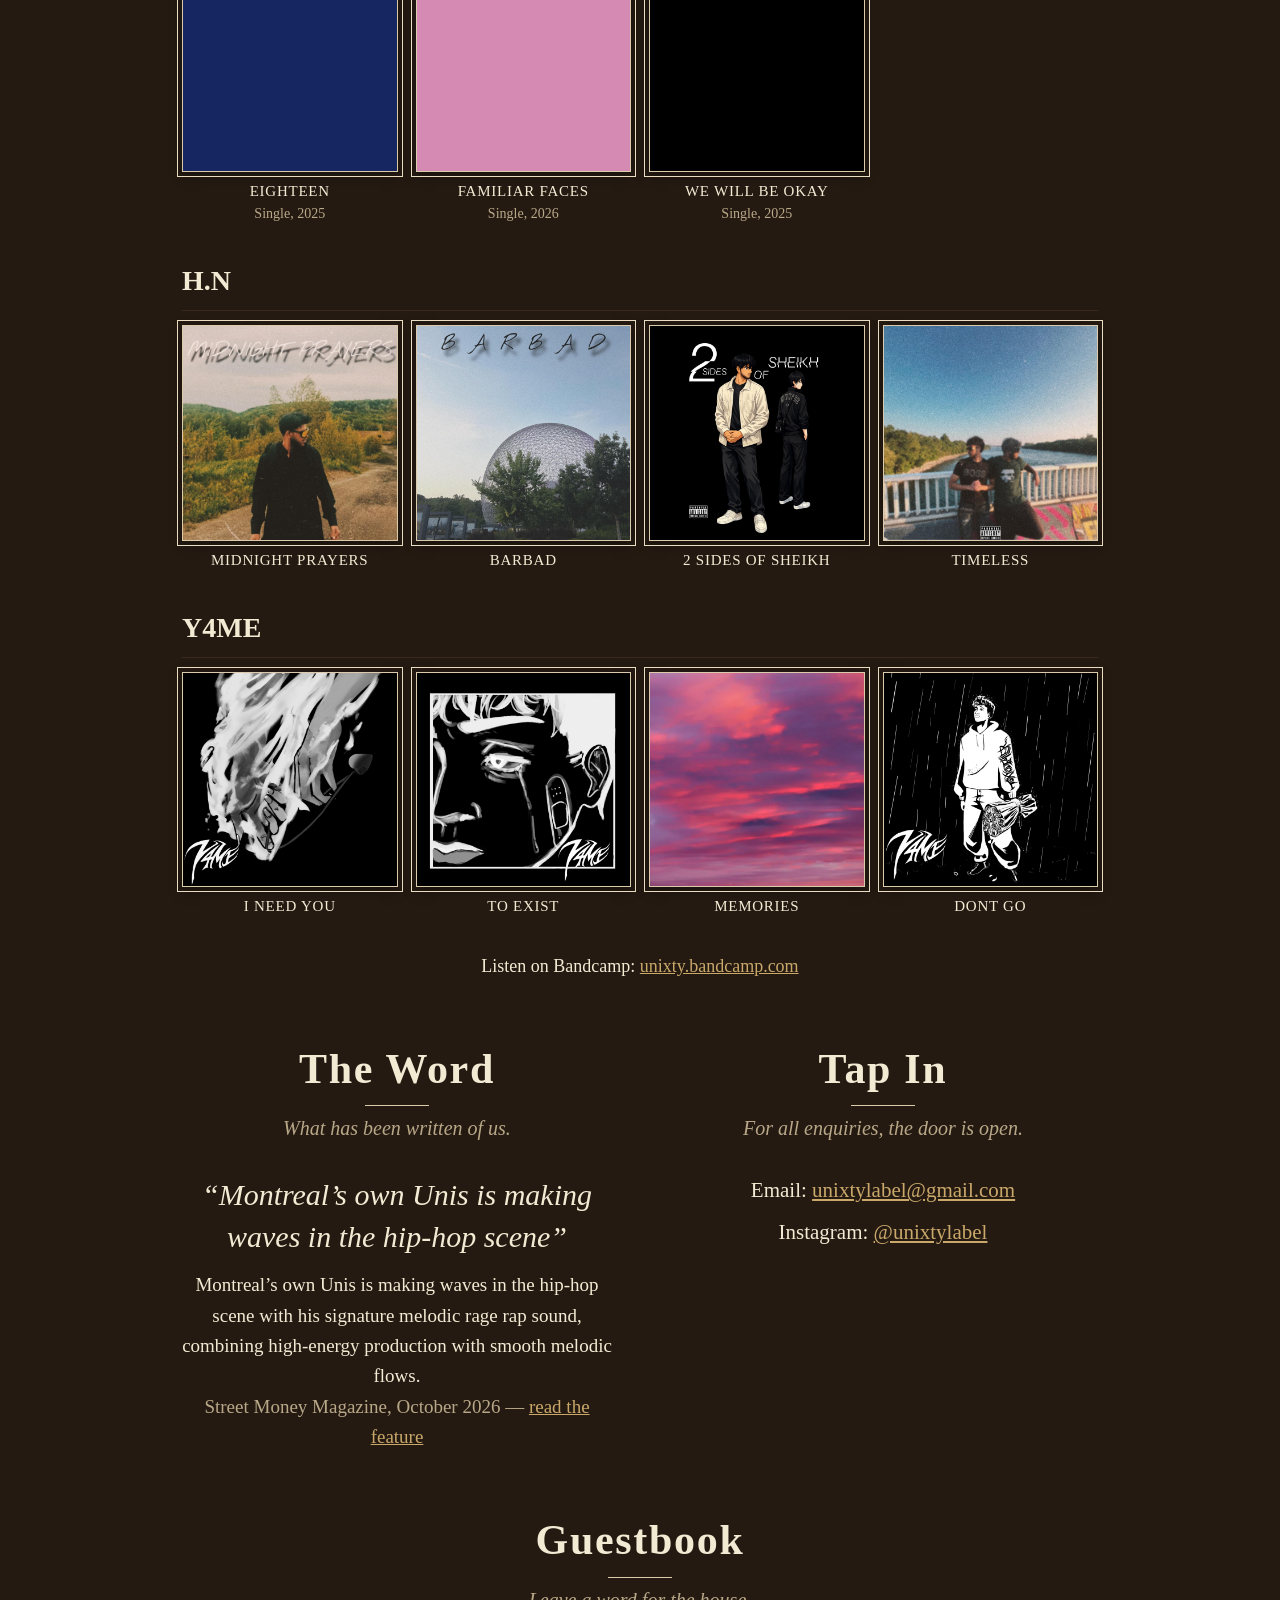
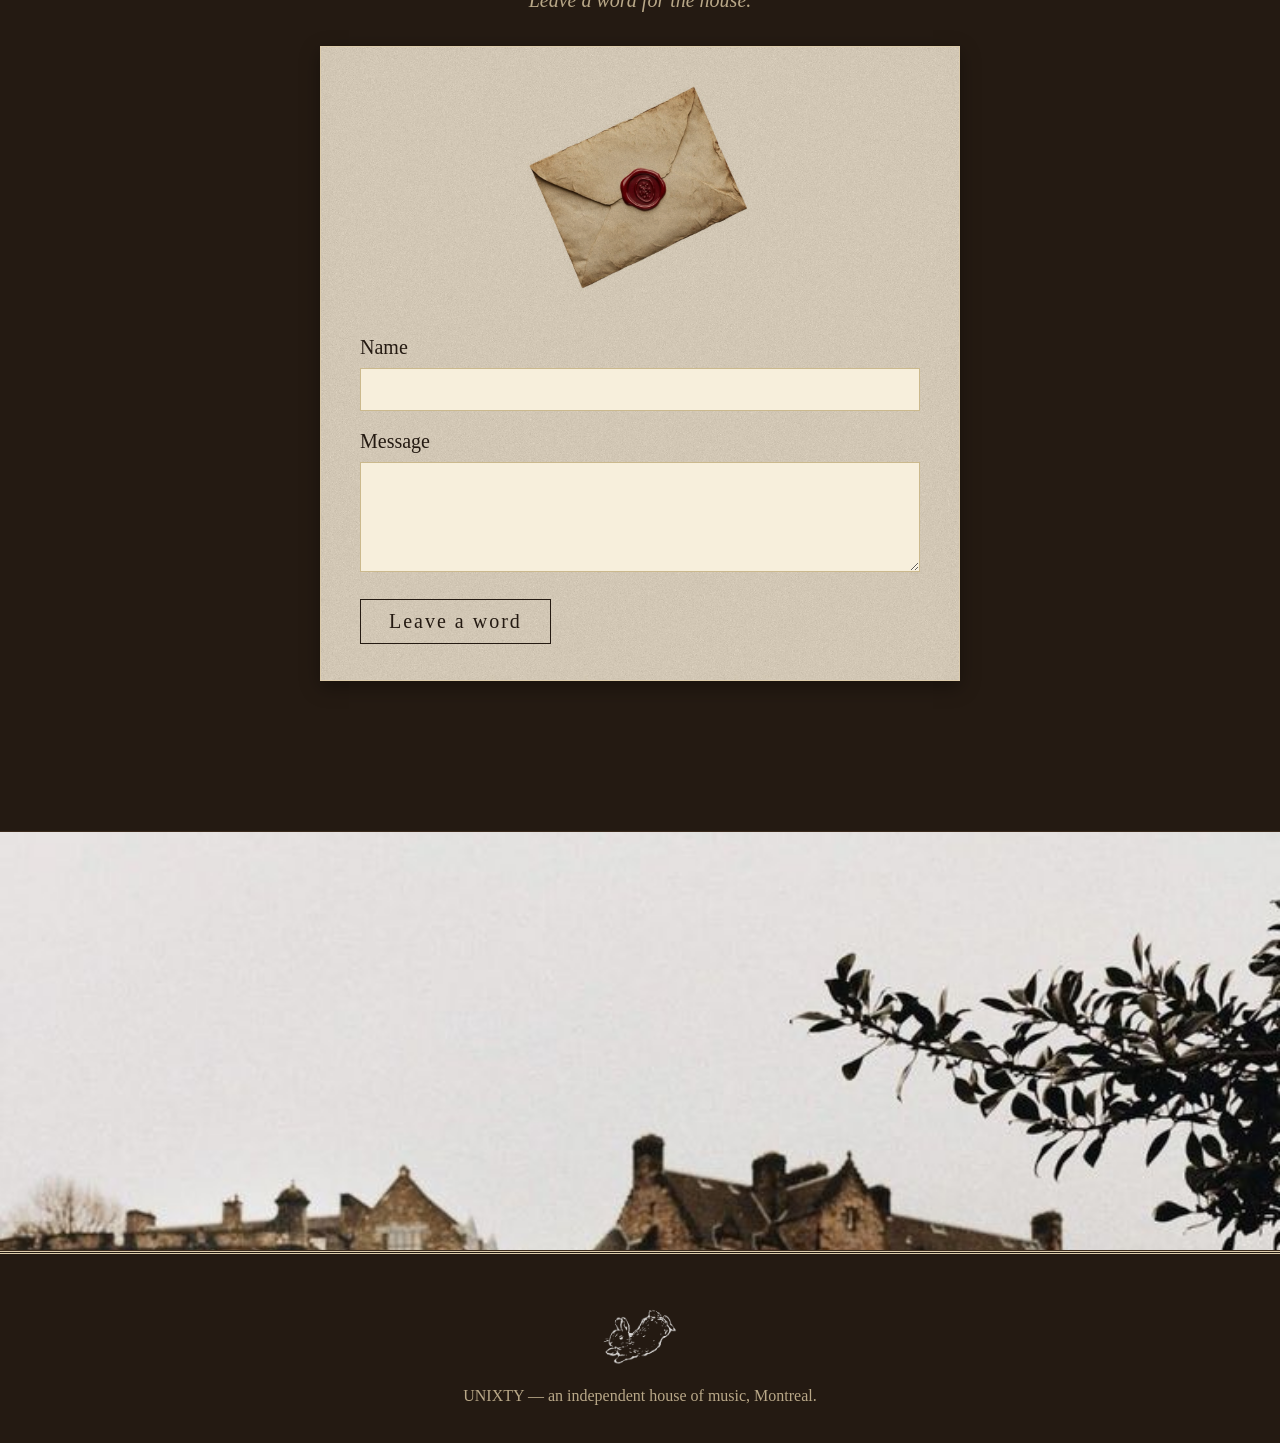
==== commit e92461bd: "Add class 'home' to body element" ====
--- a/index.html
+++ b/index.html
@@ -11,7 +11,7 @@
 <link href="https://fonts.googleapis.com/css2?family=Cormorant+Garamond:ital,wght@0,500;0,600;0,700;1,500;1,600&family=EB+Garamond:ital,wght@0,400;0,500;1,400&display=swap" rel="stylesheet">
 <link rel="stylesheet" href="style.css">
 </head>
-<body>
+<body class="home">
 
 <header class="site">
   <div class="mark"><a href="index.html"><img src="assets/logos/unixty-logo-white.png" alt="UNIXTY"></a></div>
--- a/style.css
+++ b/style.css
@@ -20,7 +20,7 @@
 
 body {
   background-color: var(--brown-dark);
-  background-image: url("assets/textures/dark-brown-grain.jpg");
+  background-image: linear-gradient(rgba(36,26,18,0.72), rgba(36,26,18,0.72)), url("assets/textures/manuscript.png");
   background-size: cover;
   background-attachment: fixed;
   color: var(--cream);
@@ -198,8 +198,9 @@
   filter: grayscale(1);
   margin-bottom: 16px;
   background: var(--parchment);
-  padding: 10px;
-  border: 1px solid var(--parchment-deep);
+  padding: 8px;
+  border: 28px solid transparent;
+  border-image: url("assets/decorations/frame-photo-white-transparent.png") 420 fill / 28px;
   box-shadow: 0 4px 12px rgba(0,0,0,0.35);
 }
 .artist img.logo { width: 150px; margin: 0 auto 10px; }
@@ -334,8 +335,9 @@
   margin: 0 auto 18px;
   filter: grayscale(1);
   background: var(--parchment);
-  padding: 10px;
-  border: 1px solid var(--parchment-deep);
+  padding: 8px;
+  border: 28px solid transparent;
+  border-image: url("assets/decorations/frame-photo-white-transparent.png") 420 fill / 28px;
   box-shadow: 0 6px 18px rgba(0,0,0,0.4);
 }
 .artist-page img.logo { width: 190px; margin: 0 auto 18px; }
@@ -358,8 +360,9 @@
   object-fit: cover;
   filter: grayscale(1);
   background: var(--parchment);
-  padding: 8px;
-  border: 1px solid var(--parchment-deep);
+  padding: 6px;
+  border: 22px solid transparent;
+  border-image: url("assets/decorations/frame-photo-white-transparent.png") 420 fill / 22px;
   box-shadow: 0 4px 12px rgba(0,0,0,0.35);
 }
 
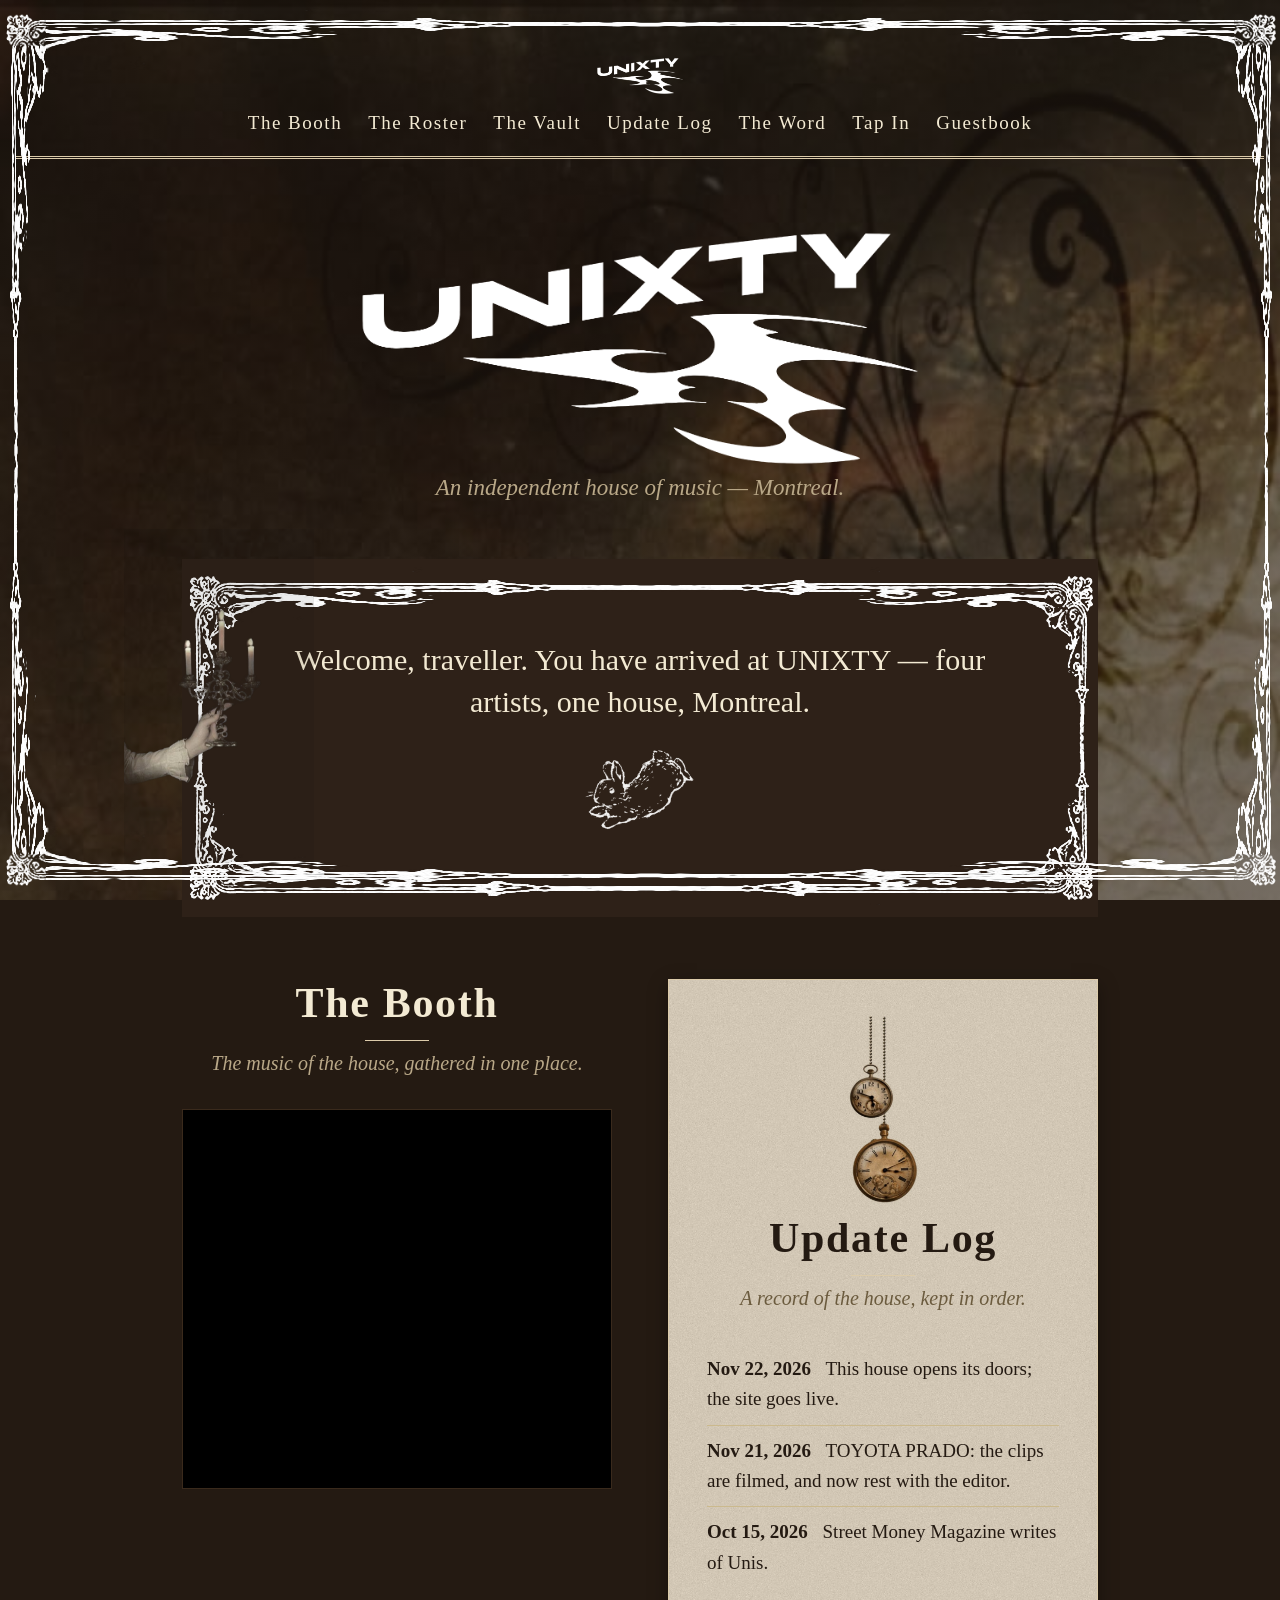
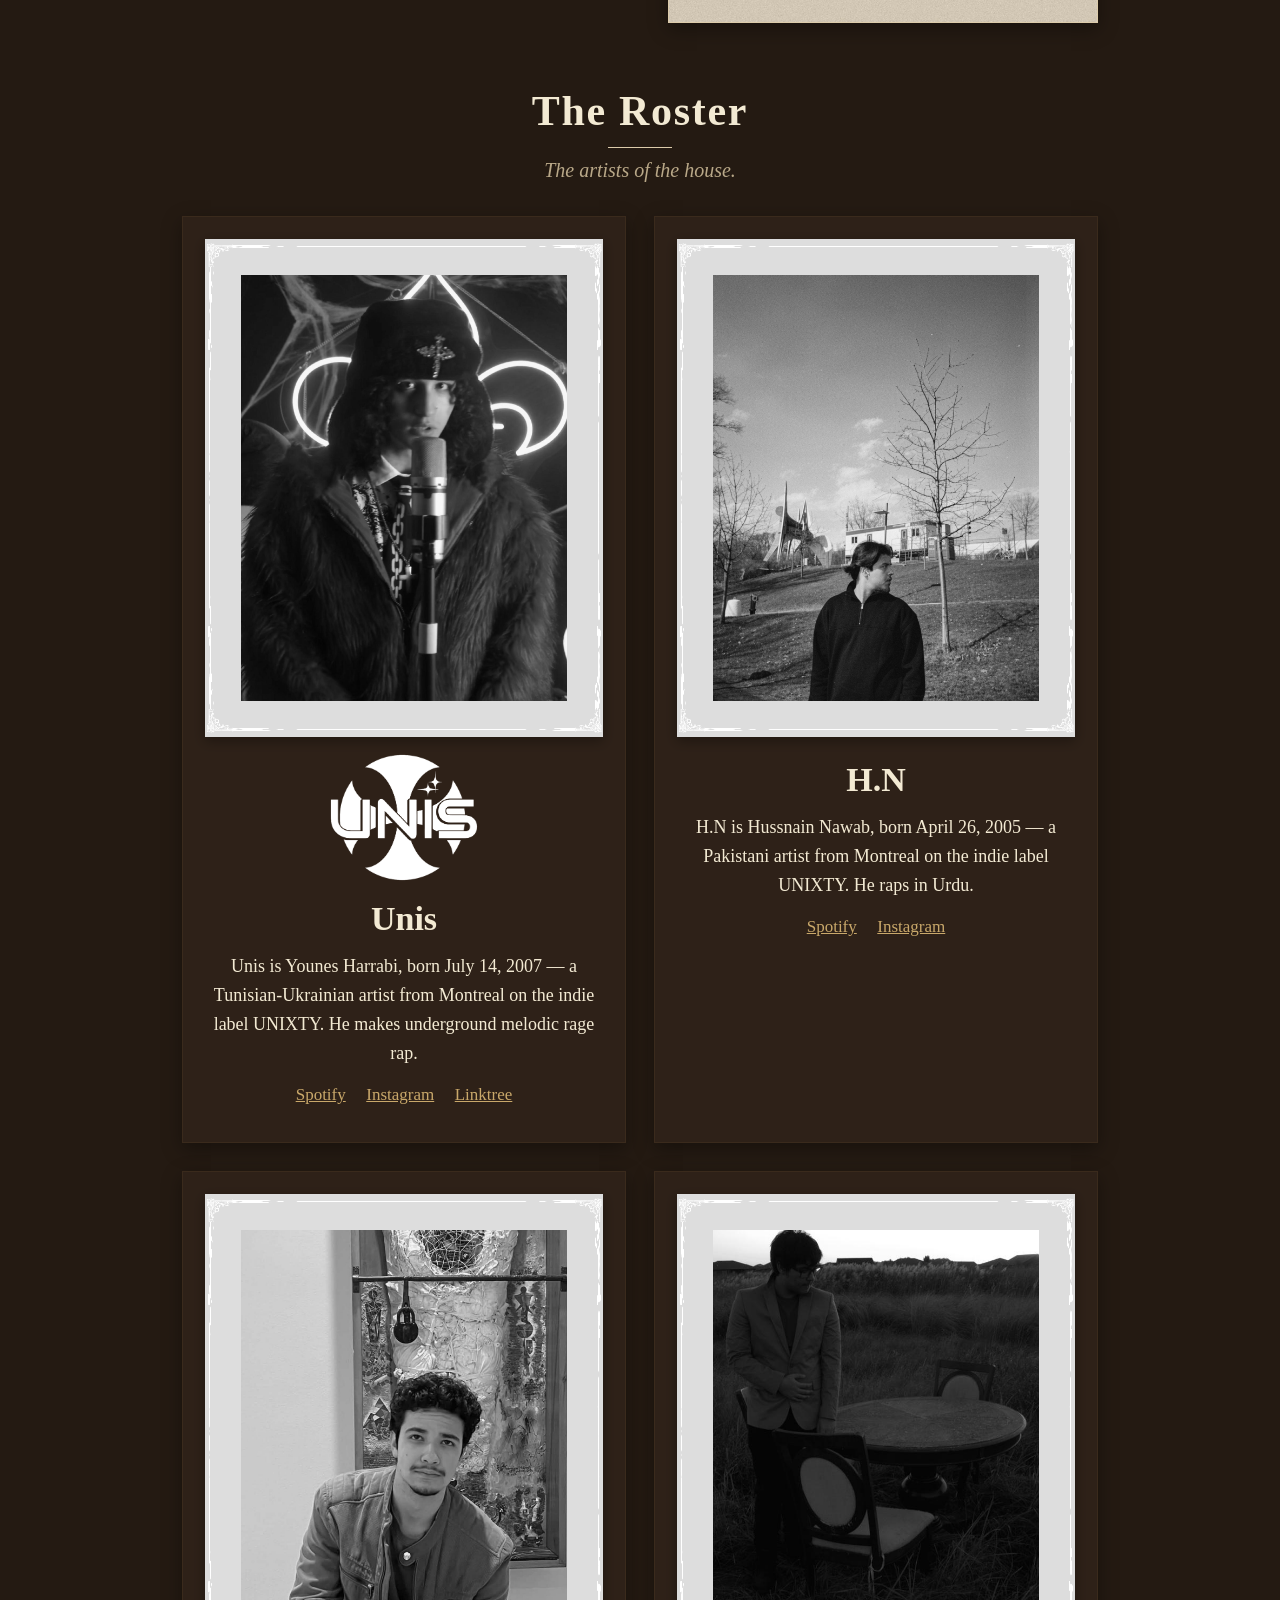
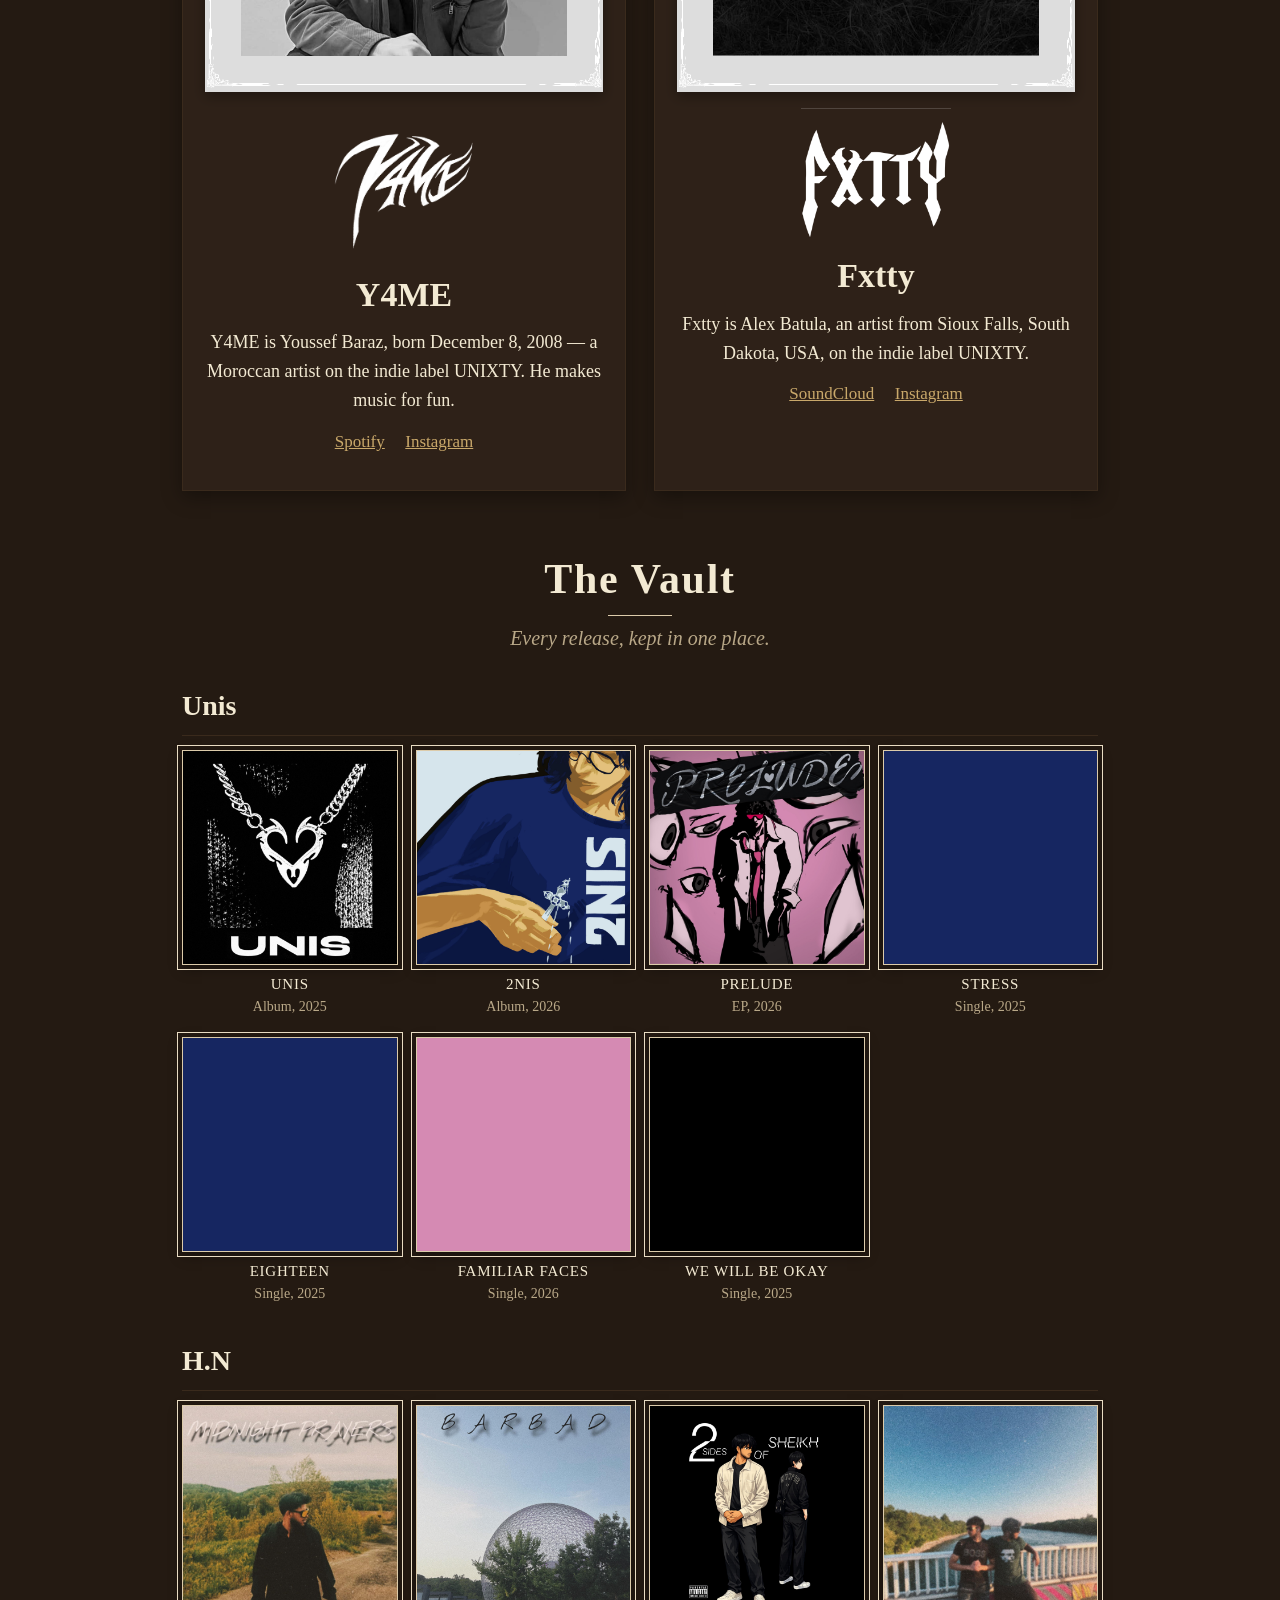
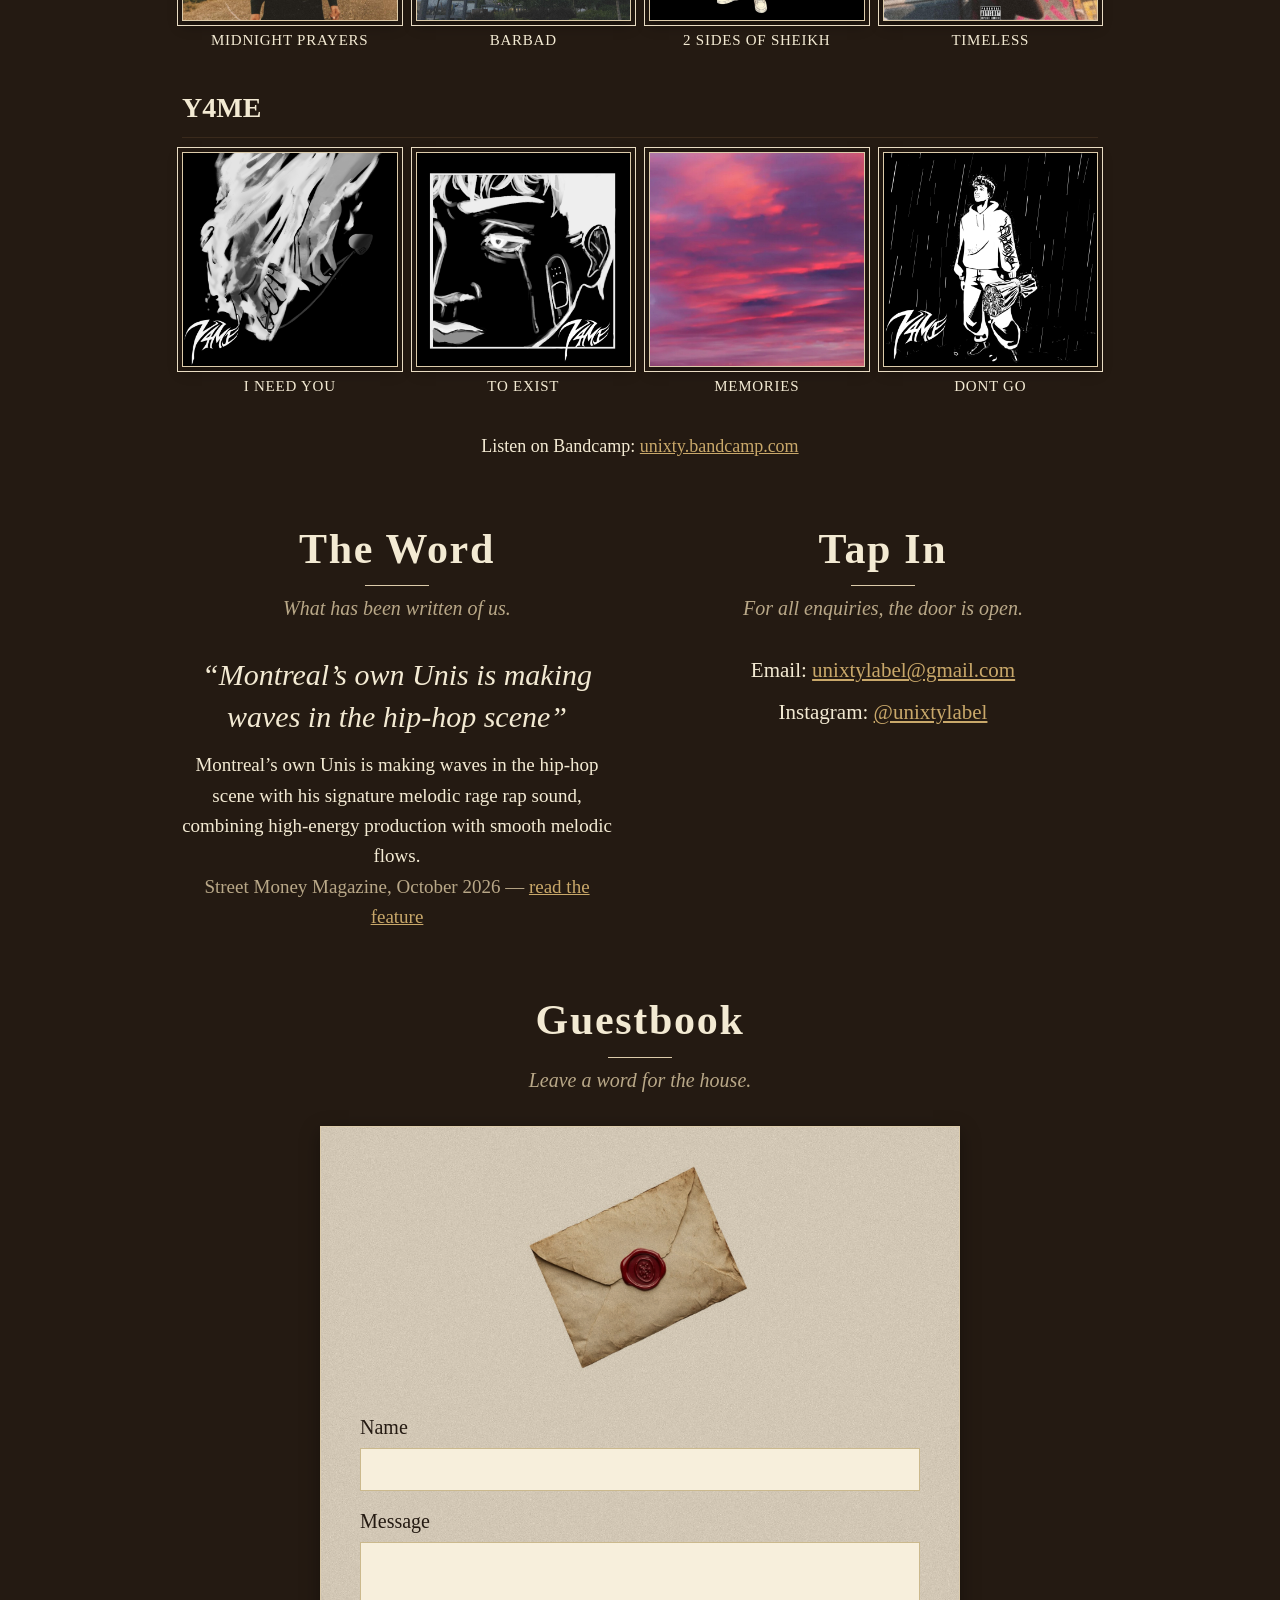
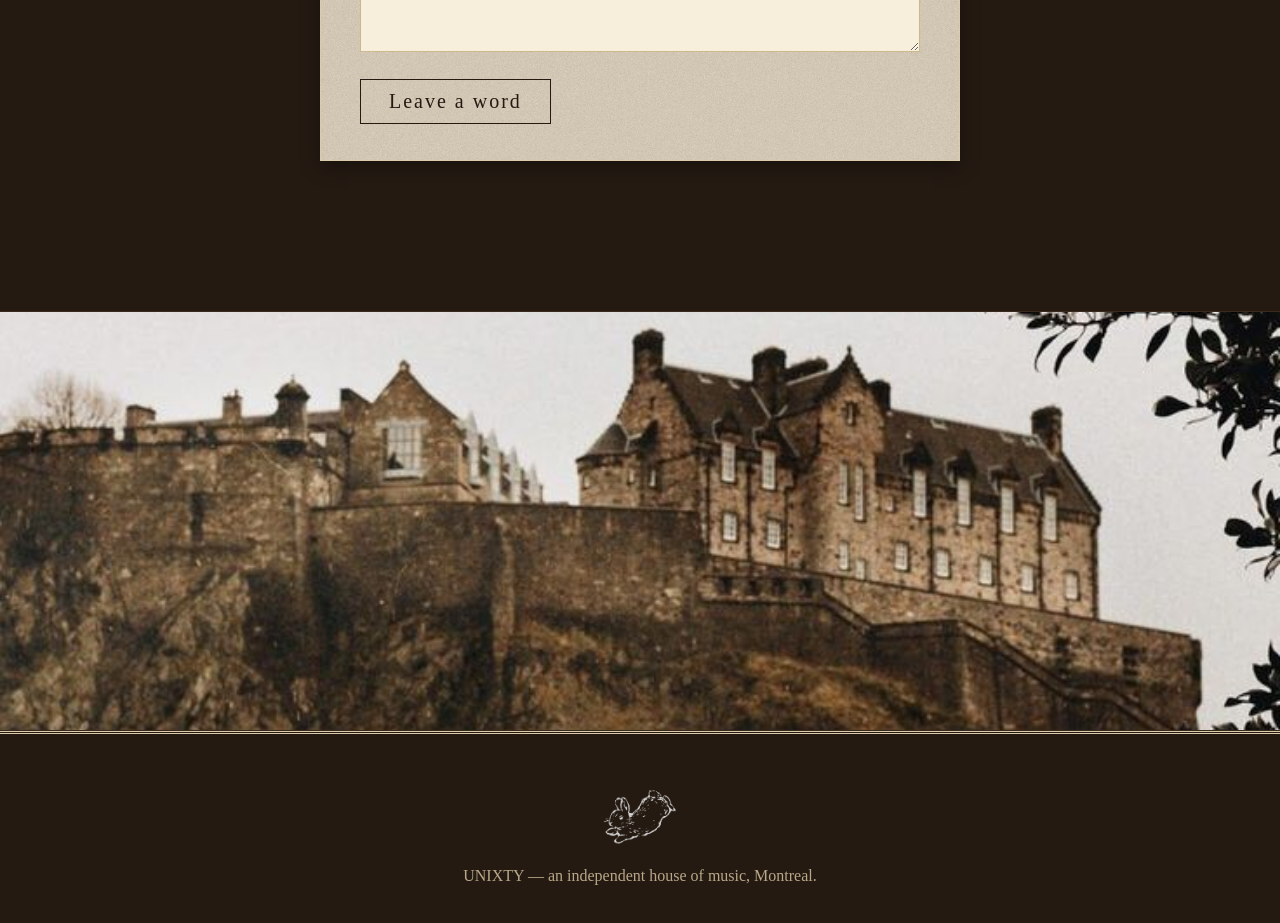
==== commit a2242ec2: "Update image sources in index.html" ====
--- a/index.html
+++ b/index.html
@@ -29,8 +29,7 @@
 <main class="page">
 
   <div class="hero">
-    <img class="banner" src="assets/photos/unis-press-photo.jpg" alt="Unis, in a red fur coat, holding a microphone">
-    <h1><img src="assets/logos/unixty-logo-white.png" alt="UNIXTY"></h1>
+        <h1><img src="assets/logos/unixty-logo-white.png" alt="UNIXTY"></h1>
     <p class="sub">An independent house of music &mdash; Montreal.</p>
   </div>
 
@@ -174,7 +173,7 @@
 </main>
 
 <div class="vista">
-  <img src="assets/decorations/castle.png" alt="An old stone castle on a rocky hill">
+  <img src="assets/decorations/vista-castle.png" alt="An old stone castle on a rocky hill">
 </div>
 
 <footer class="site">
--- a/style.css
+++ b/style.css
@@ -41,6 +41,11 @@
   z-index: 60;
 }
 
+/* ---------- home page background ---------- */
+body.home {
+  background-image: linear-gradient(rgba(36,26,18,0.6), rgba(36,26,18,0.6)), url("assets/textures/home-bg.png");
+}
+
 a { color: var(--gold); }
 a:hover { color: var(--cream); }
 
@@ -49,7 +54,7 @@
 /* ---------- header / nav ---------- */
 header.site {
   text-align: center;
-  padding: 18px 16px 8px;
+  padding: 58px 16px 8px;
 }
 header.site .mark img { height: 36px; width: auto; margin: 0 auto; }
 nav.rooms {
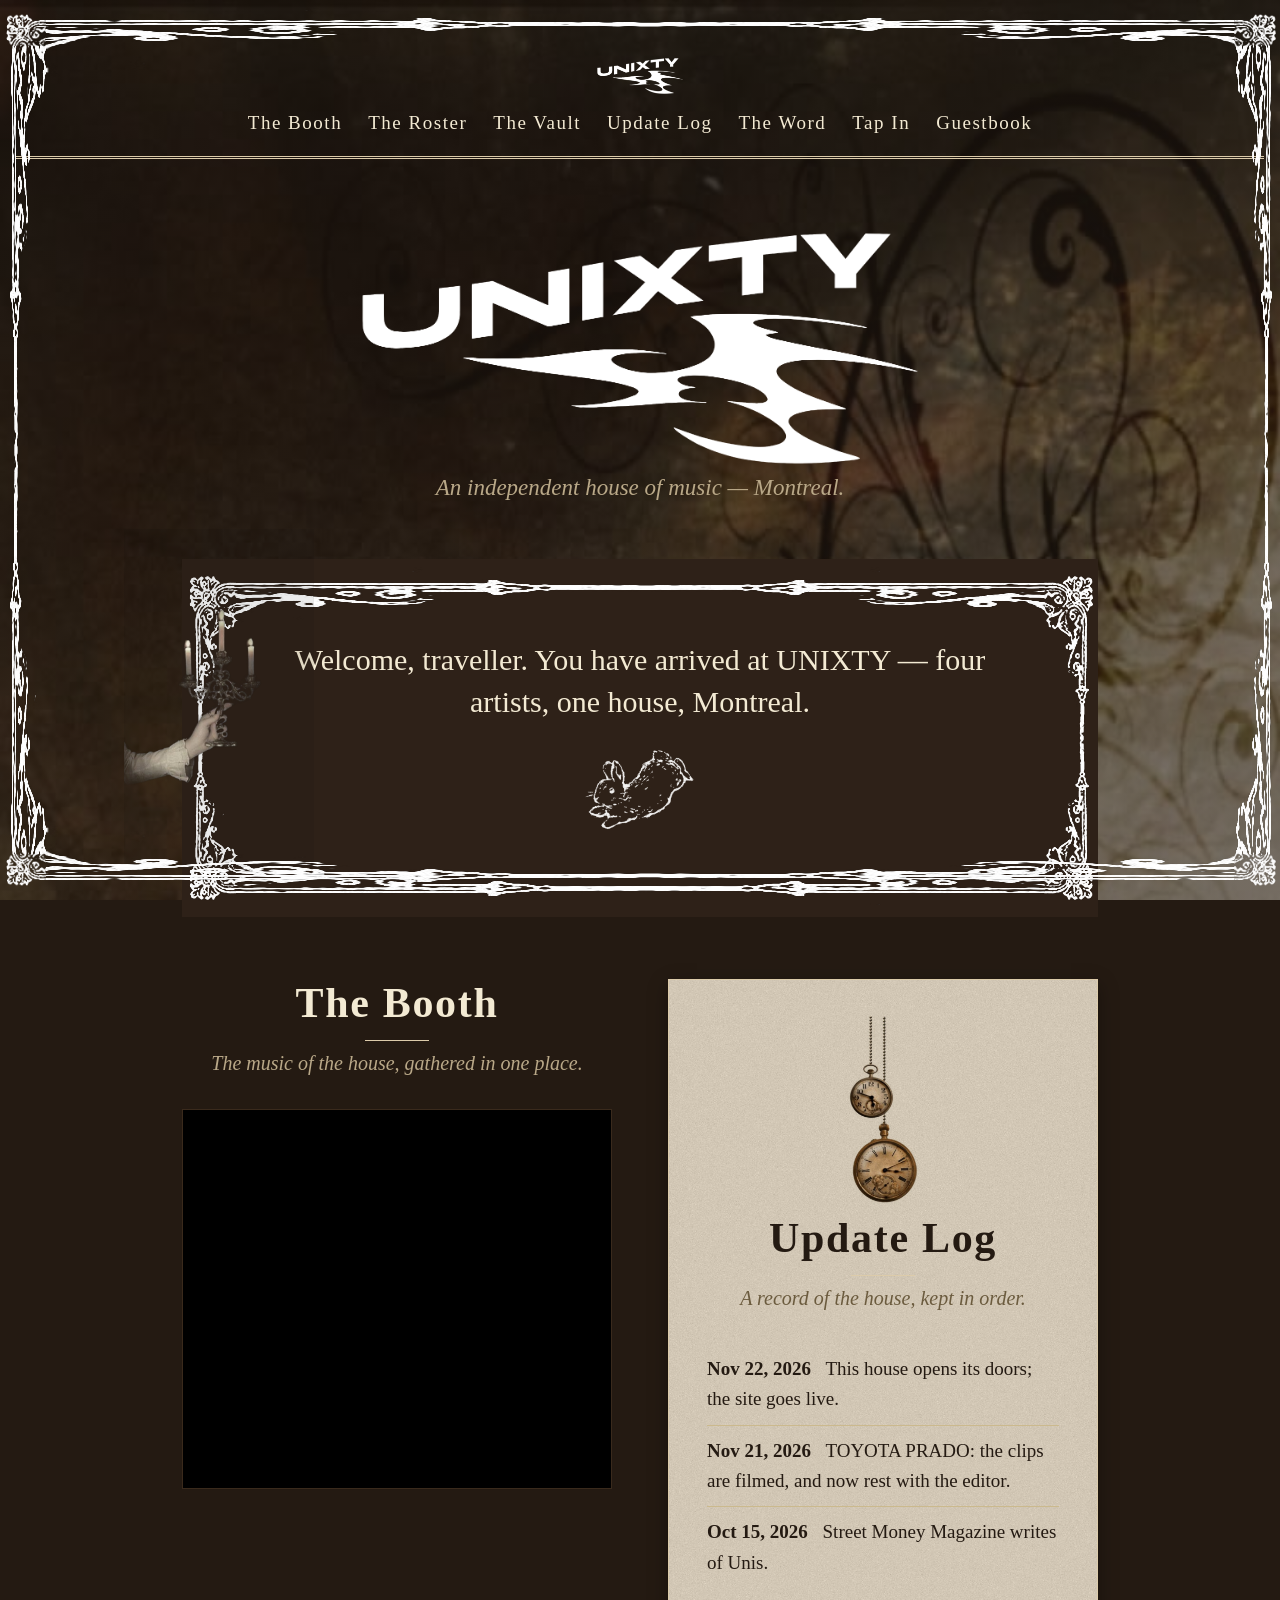
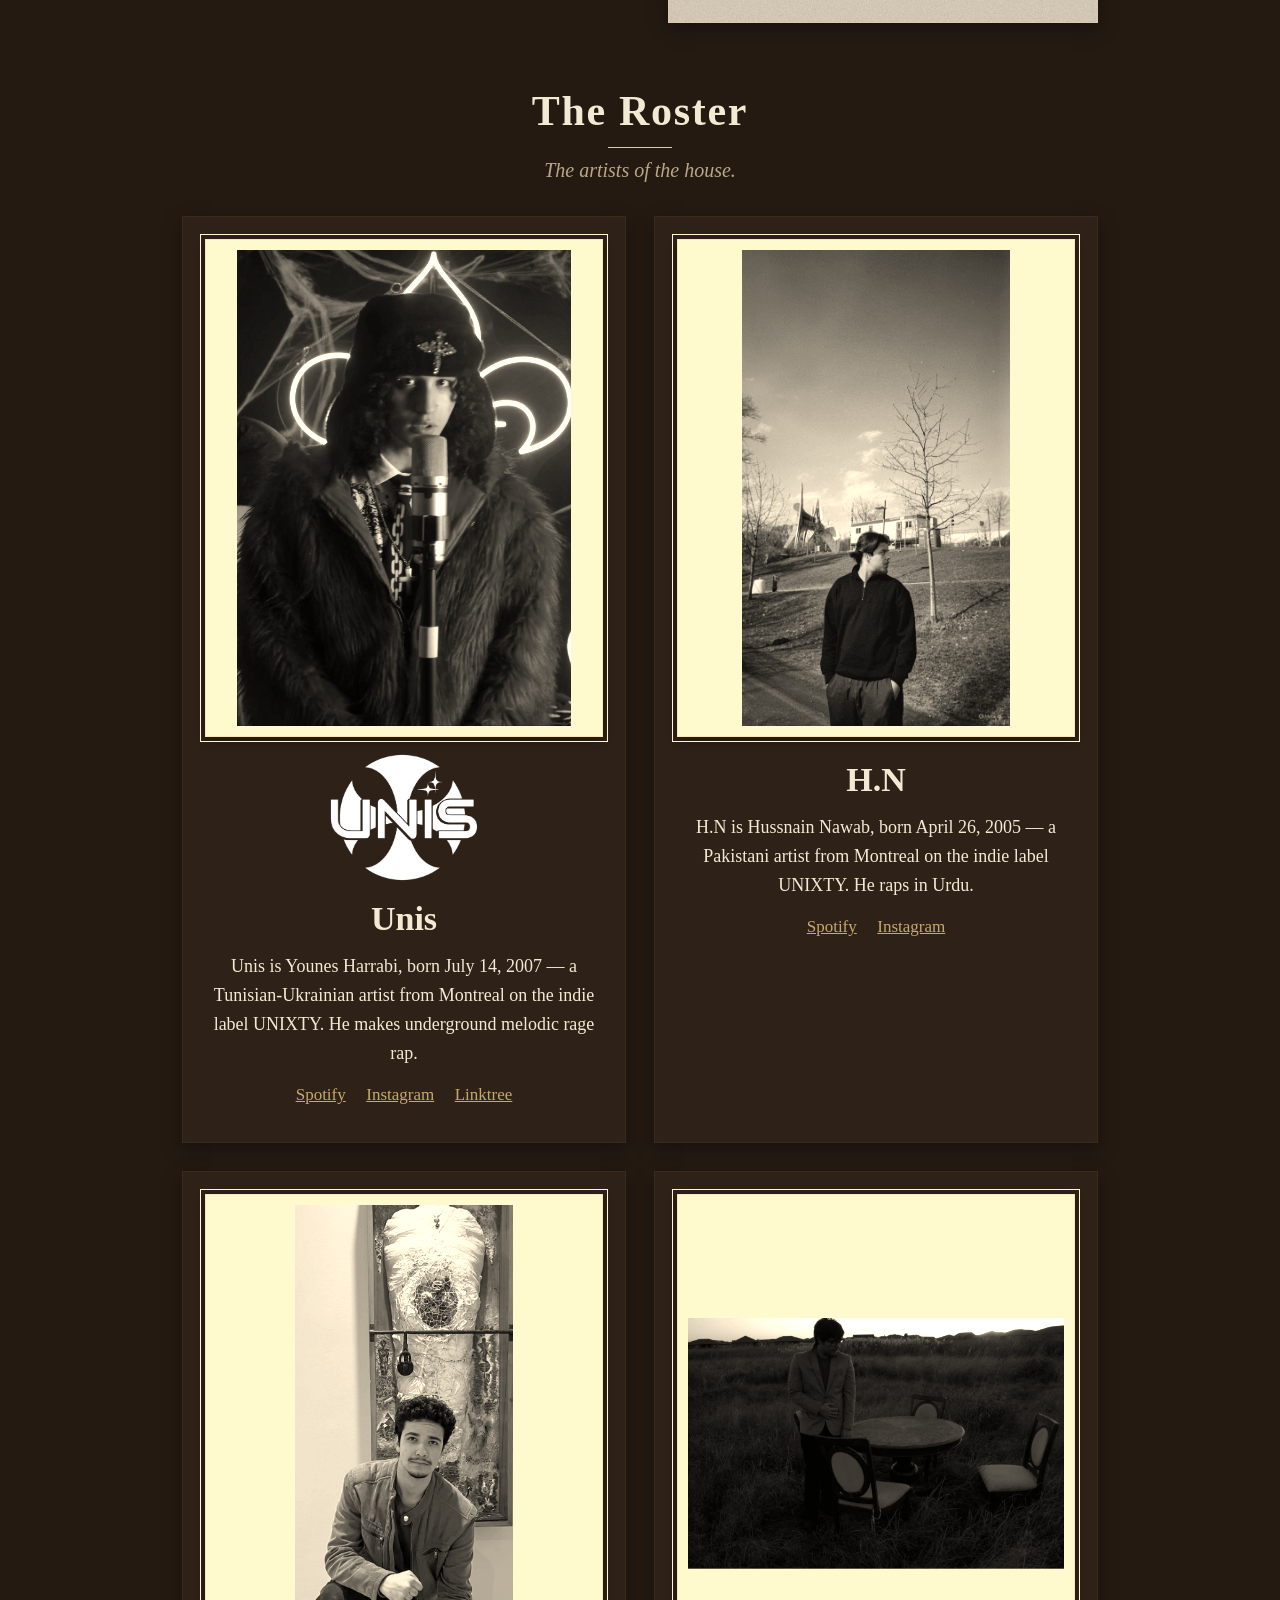
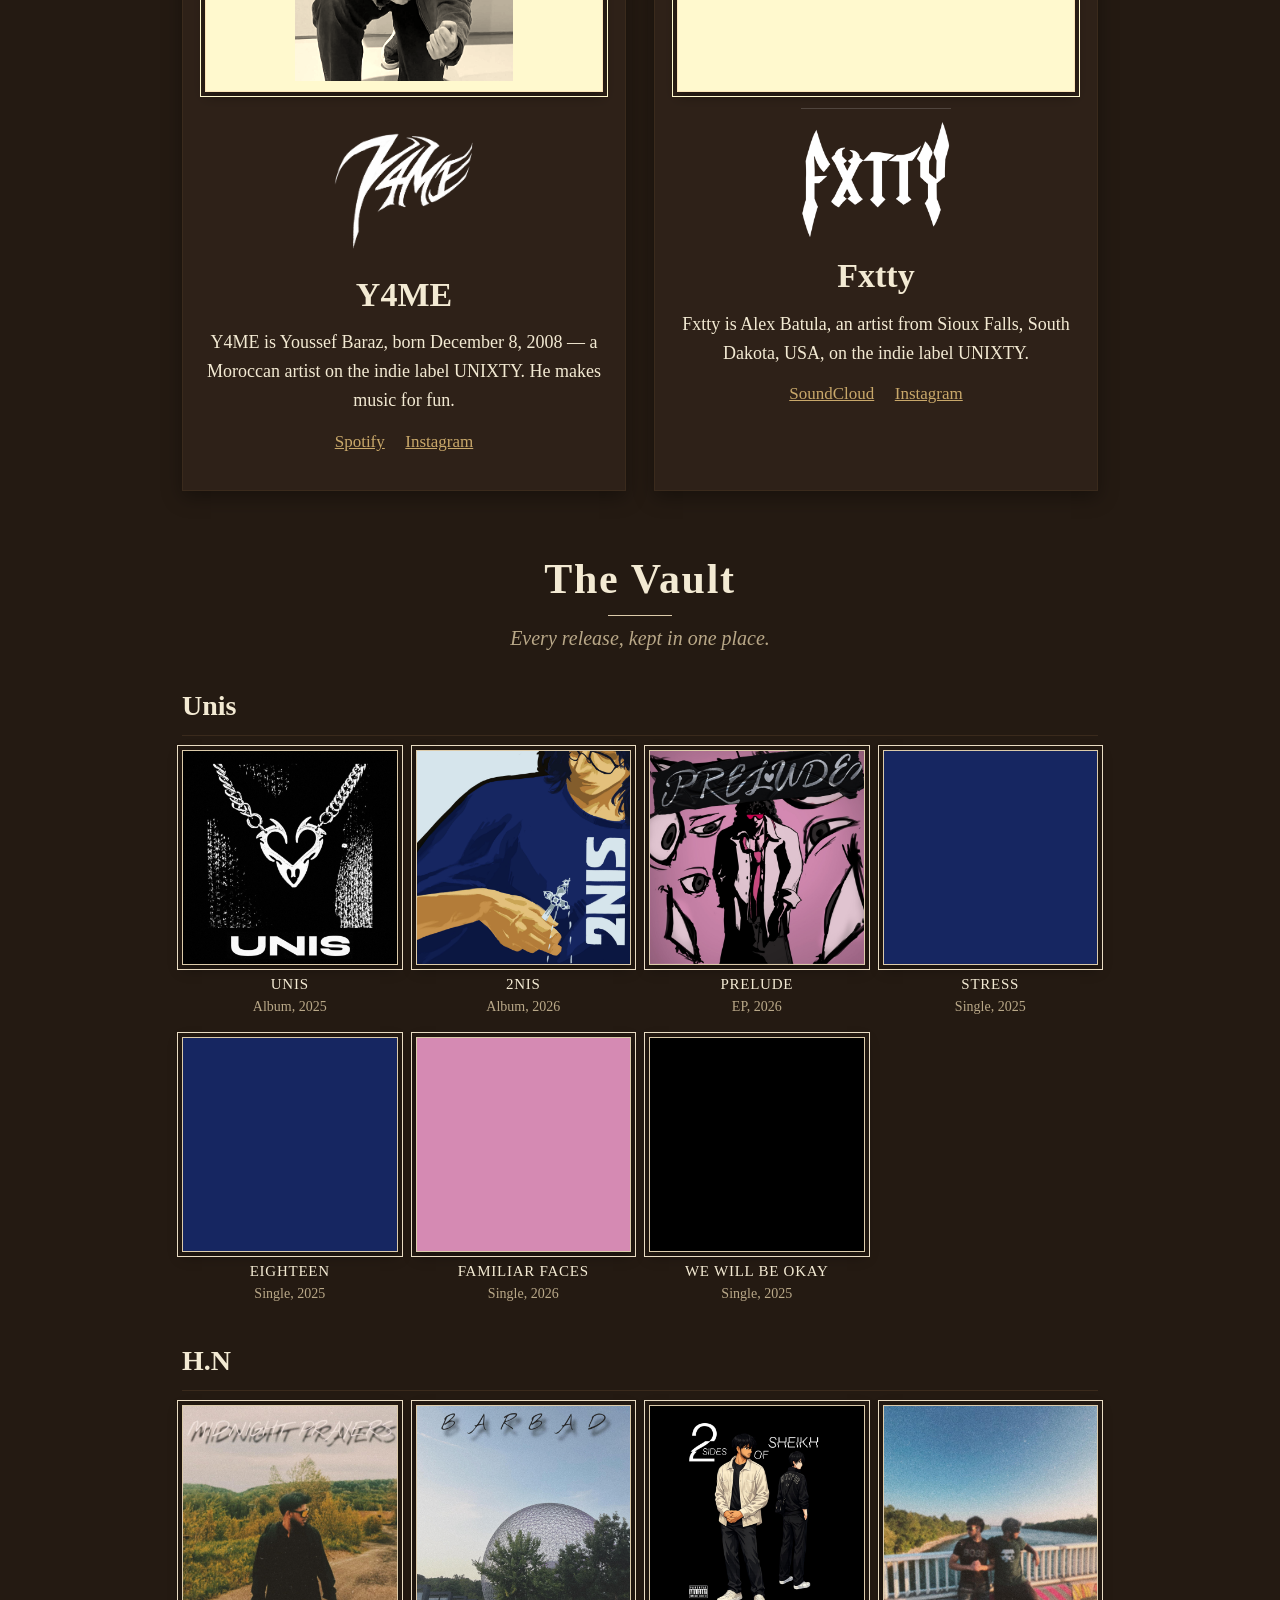
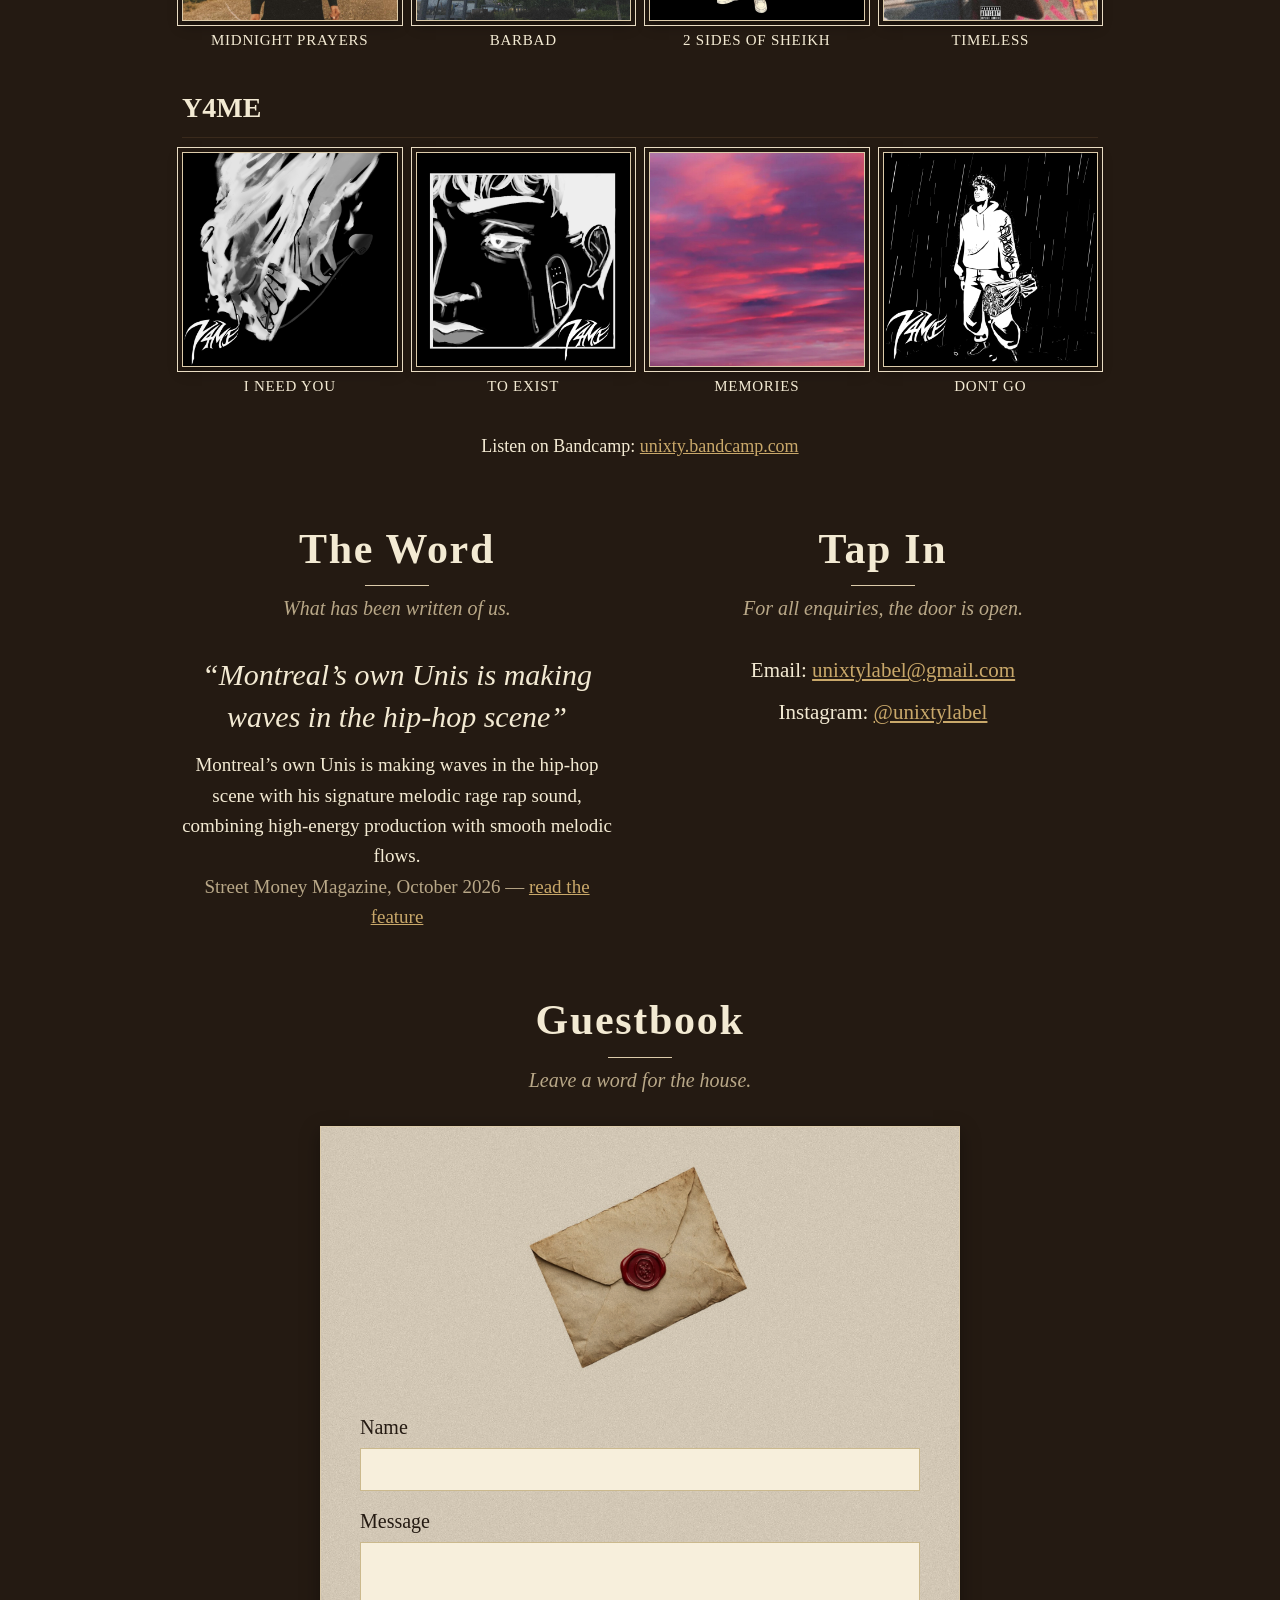
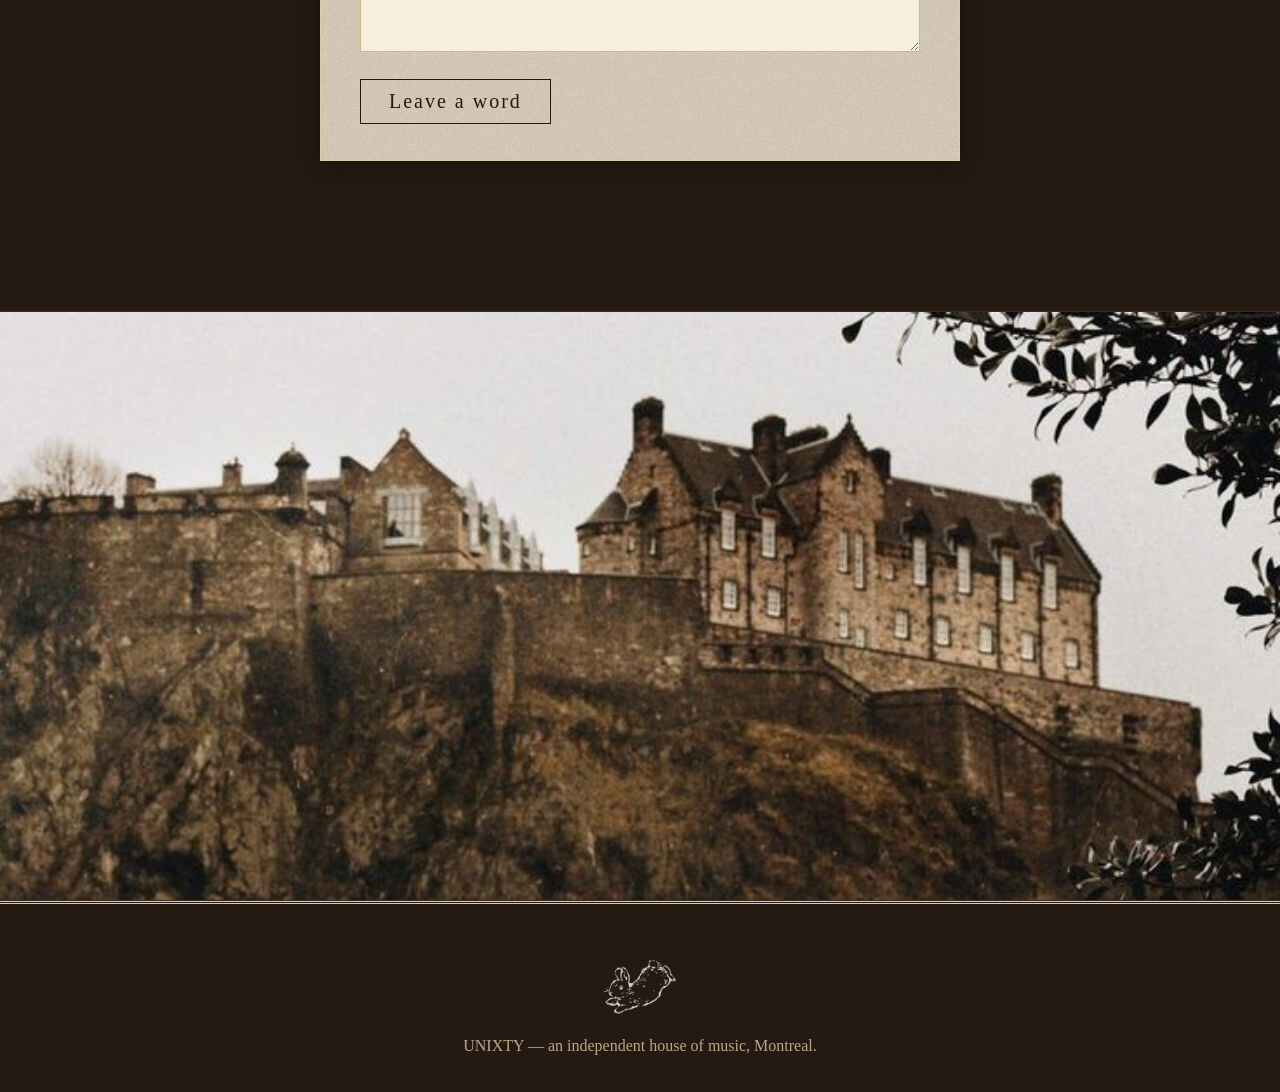
==== commit 9118b99e: "Refactor guestbook form to use JavaScript for submission Updated the guestbook form to use JavaScrip" ====
--- a/index.html
+++ b/index.html
@@ -29,7 +29,7 @@
 <main class="page">
 
   <div class="hero">
-        <h1><img src="assets/logos/unixty-logo-white.png" alt="UNIXTY"></h1>
+    <h1><img src="assets/logos/unixty-logo-white.png" alt="UNIXTY"></h1>
     <p class="sub">An independent house of music &mdash; Montreal.</p>
   </div>
 
@@ -160,7 +160,7 @@
     <p class="lede">Leave a word for the house.</p>
     <div class="letter-panel">
       <img class="seal cutout" src="assets/decorations/envelope.png" alt="An old envelope sealed with red wax">
-      <form action="mailto:unixtylabel@gmail.com" method="post" enctype="text/plain">
+      <form id="guestbook-form">
       <label for="gb-name">Name</label>
       <input id="gb-name" name="Name" type="text" required>
       <label for="gb-message">Message</label>
@@ -181,5 +181,16 @@
   <p>UNIXTY &mdash; an independent house of music, Montreal.</p>
 </footer>
 
+<script>
+document.getElementById('guestbook-form').addEventListener('submit', function (e) {
+  e.preventDefault();
+  var name = document.getElementById('gb-name').value.trim();
+  var message = document.getElementById('gb-message').value.trim();
+  var subject = 'Guestbook — ' + name;
+  var body = message + '\n\n— ' + name;
+  window.location.href = 'mailto:unixtylabel@gmail.com?subject=' + encodeURIComponent(subject) + '&body=' + encodeURIComponent(body);
+});
+</script>
+
 </body>
 </html>
--- a/style.css
+++ b/style.css
@@ -124,16 +124,6 @@
 
 /* ---------- hero ---------- */
 .hero { text-align: center; padding: 34px 0 8px; }
-.hero .banner {
-  width: 100%;
-  max-height: 560px;
-  object-fit: cover;
-  object-position: center 30%;
-  background: var(--parchment);
-  padding: 10px;
-  border: 1px solid var(--parchment-deep);
-  box-shadow: 0 6px 18px rgba(0,0,0,0.4);
-}
 .hero h1 { margin: 30px 0 4px; }
 .hero h1 img { width: min(560px, 86%); height: auto; margin: 0 auto; }
 .hero .sub {
@@ -199,13 +189,14 @@
 .artist img.portrait {
   width: 100%;
   aspect-ratio: 4 / 5;
-  object-fit: cover;
-  filter: grayscale(1);
+  object-fit: contain;
+  filter: sepia(0.45) contrast(1.03) brightness(1.02);
   margin-bottom: 16px;
   background: var(--parchment);
-  padding: 8px;
-  border: 28px solid transparent;
-  border-image: url("assets/decorations/frame-photo-white-transparent.png") 420 fill / 28px;
+  padding: 10px;
+  border: 1px solid var(--parchment-deep);
+  outline: 1px solid var(--parchment);
+  outline-offset: 4px;
   box-shadow: 0 4px 12px rgba(0,0,0,0.35);
 }
 .artist img.logo { width: 150px; margin: 0 auto 10px; }
@@ -338,11 +329,12 @@
   width: 100%;
   max-width: 520px;
   margin: 0 auto 18px;
-  filter: grayscale(1);
+  filter: sepia(0.45) contrast(1.03) brightness(1.02);
   background: var(--parchment);
-  padding: 8px;
-  border: 28px solid transparent;
-  border-image: url("assets/decorations/frame-photo-white-transparent.png") 420 fill / 28px;
+  padding: 10px;
+  border: 1px solid var(--parchment-deep);
+  outline: 1px solid var(--parchment);
+  outline-offset: 4px;
   box-shadow: 0 6px 18px rgba(0,0,0,0.4);
 }
 .artist-page img.logo { width: 190px; margin: 0 auto 18px; }
@@ -362,8 +354,8 @@
 .photos img {
   width: 100%;
   aspect-ratio: 3 / 4;
-  object-fit: cover;
-  filter: grayscale(1);
+  object-fit: contain;
+  filter: sepia(0.45) contrast(1.03) brightness(1.02);
   background: var(--parchment);
   padding: 6px;
   border: 22px solid transparent;
@@ -395,9 +387,7 @@
 .vista { margin: 60px 0 0; }
 .vista img {
   width: 100%;
-  height: 420px;
-  object-fit: cover;
-  object-position: center 40%;
+  height: auto;
   border-top: 1px solid var(--brown-soft);
   border-bottom: 1px solid var(--brown-soft);
 }
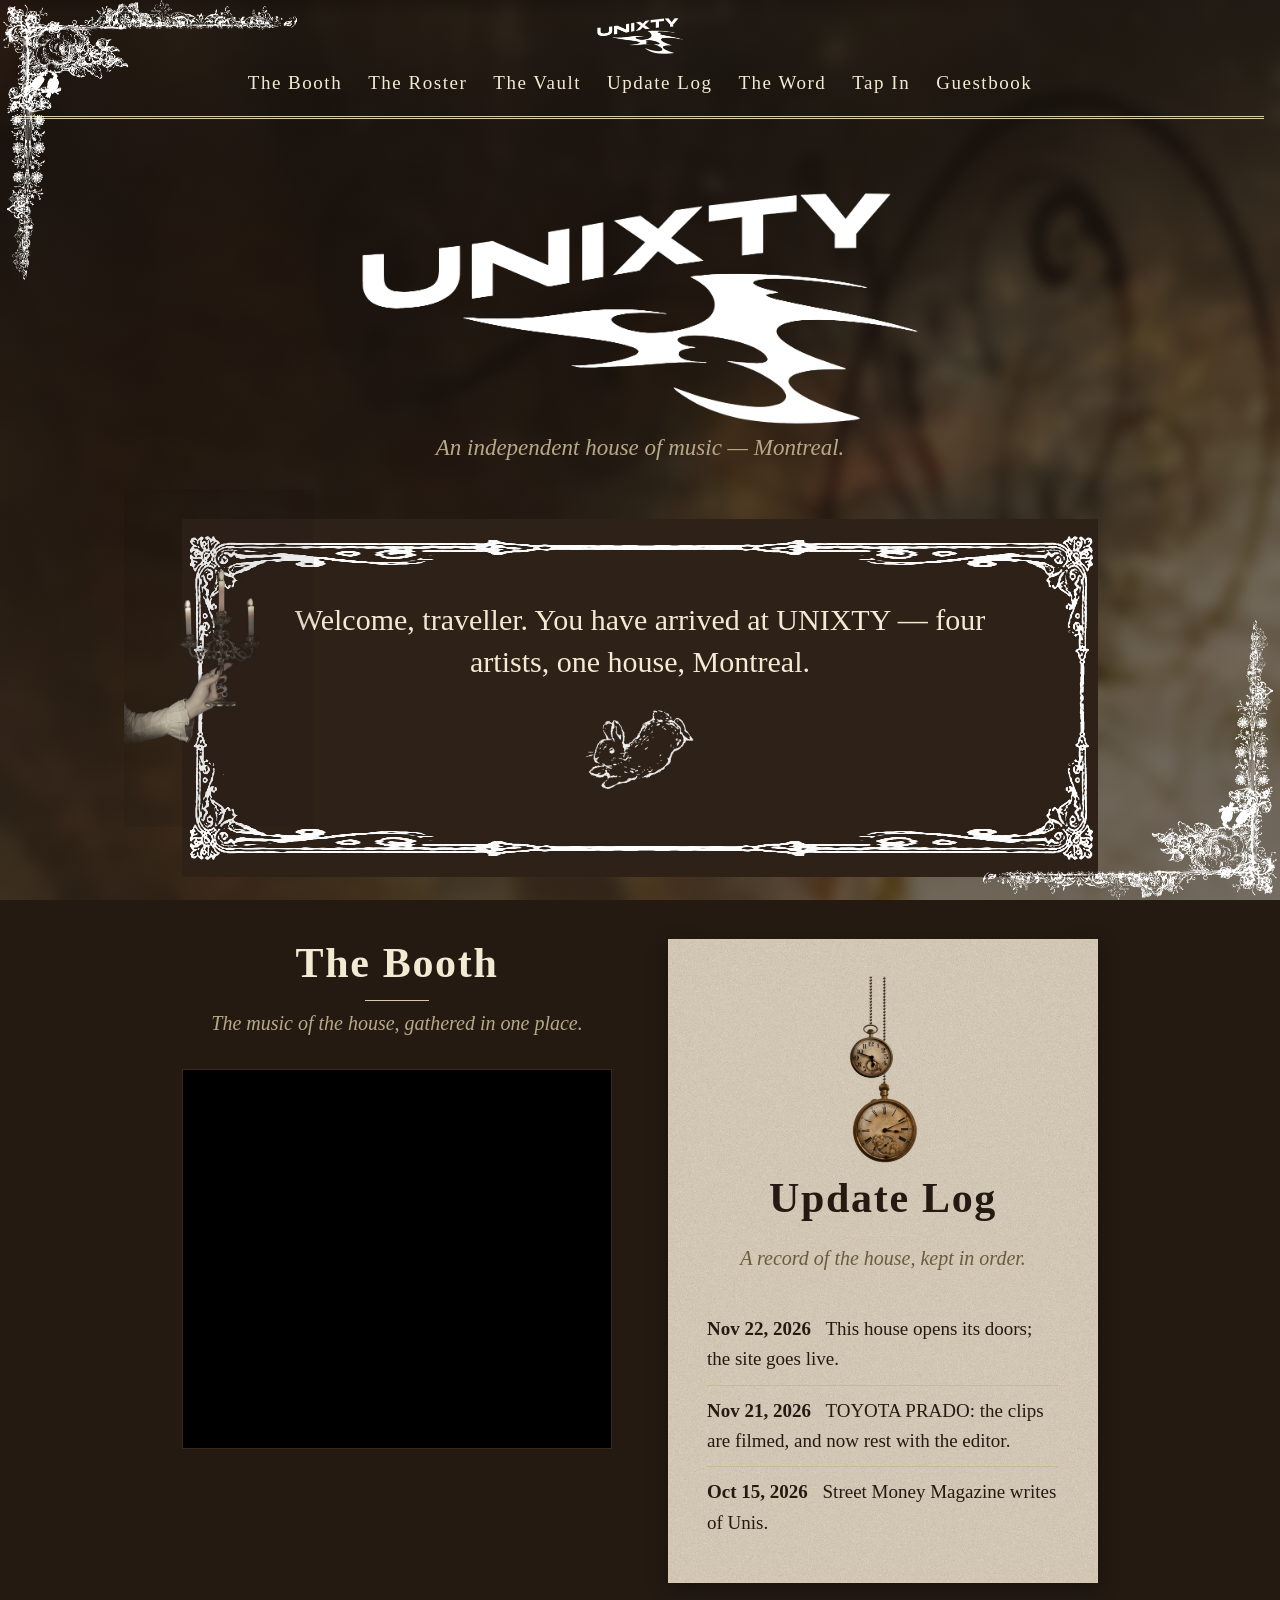
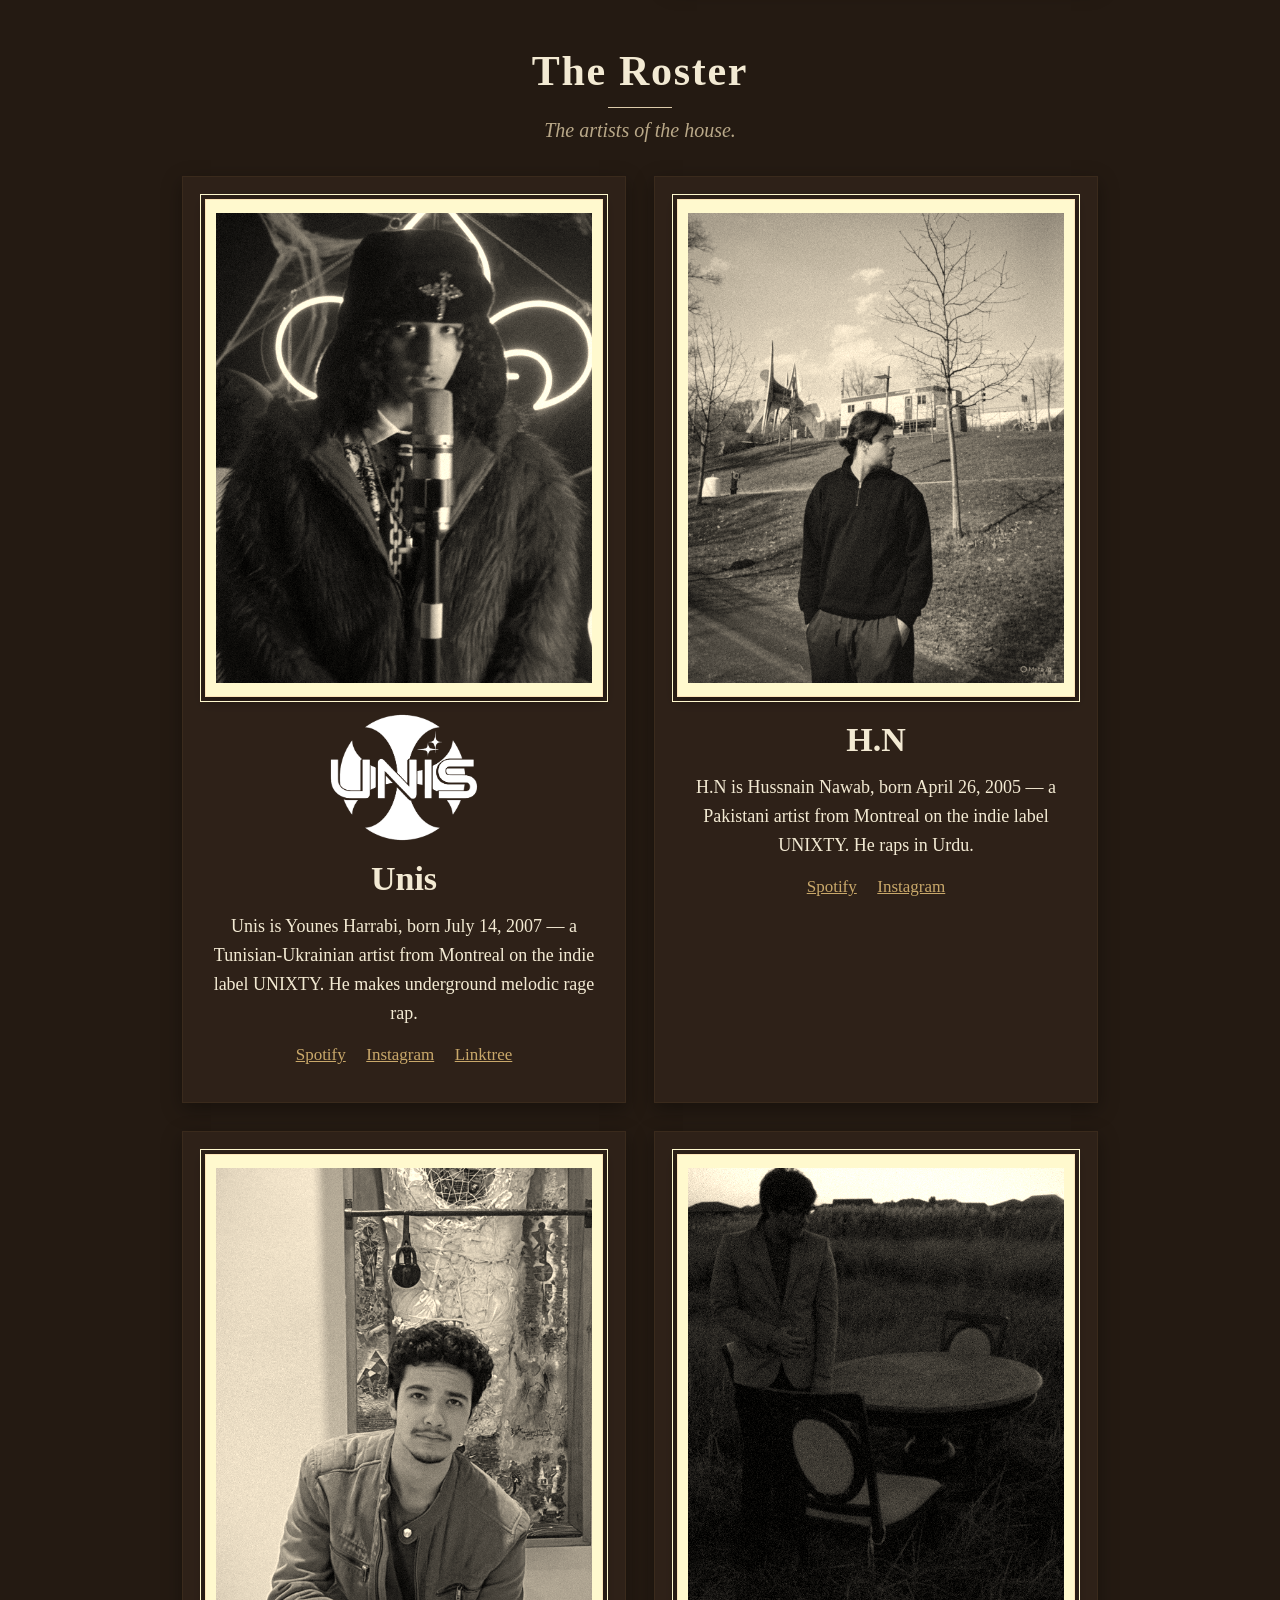
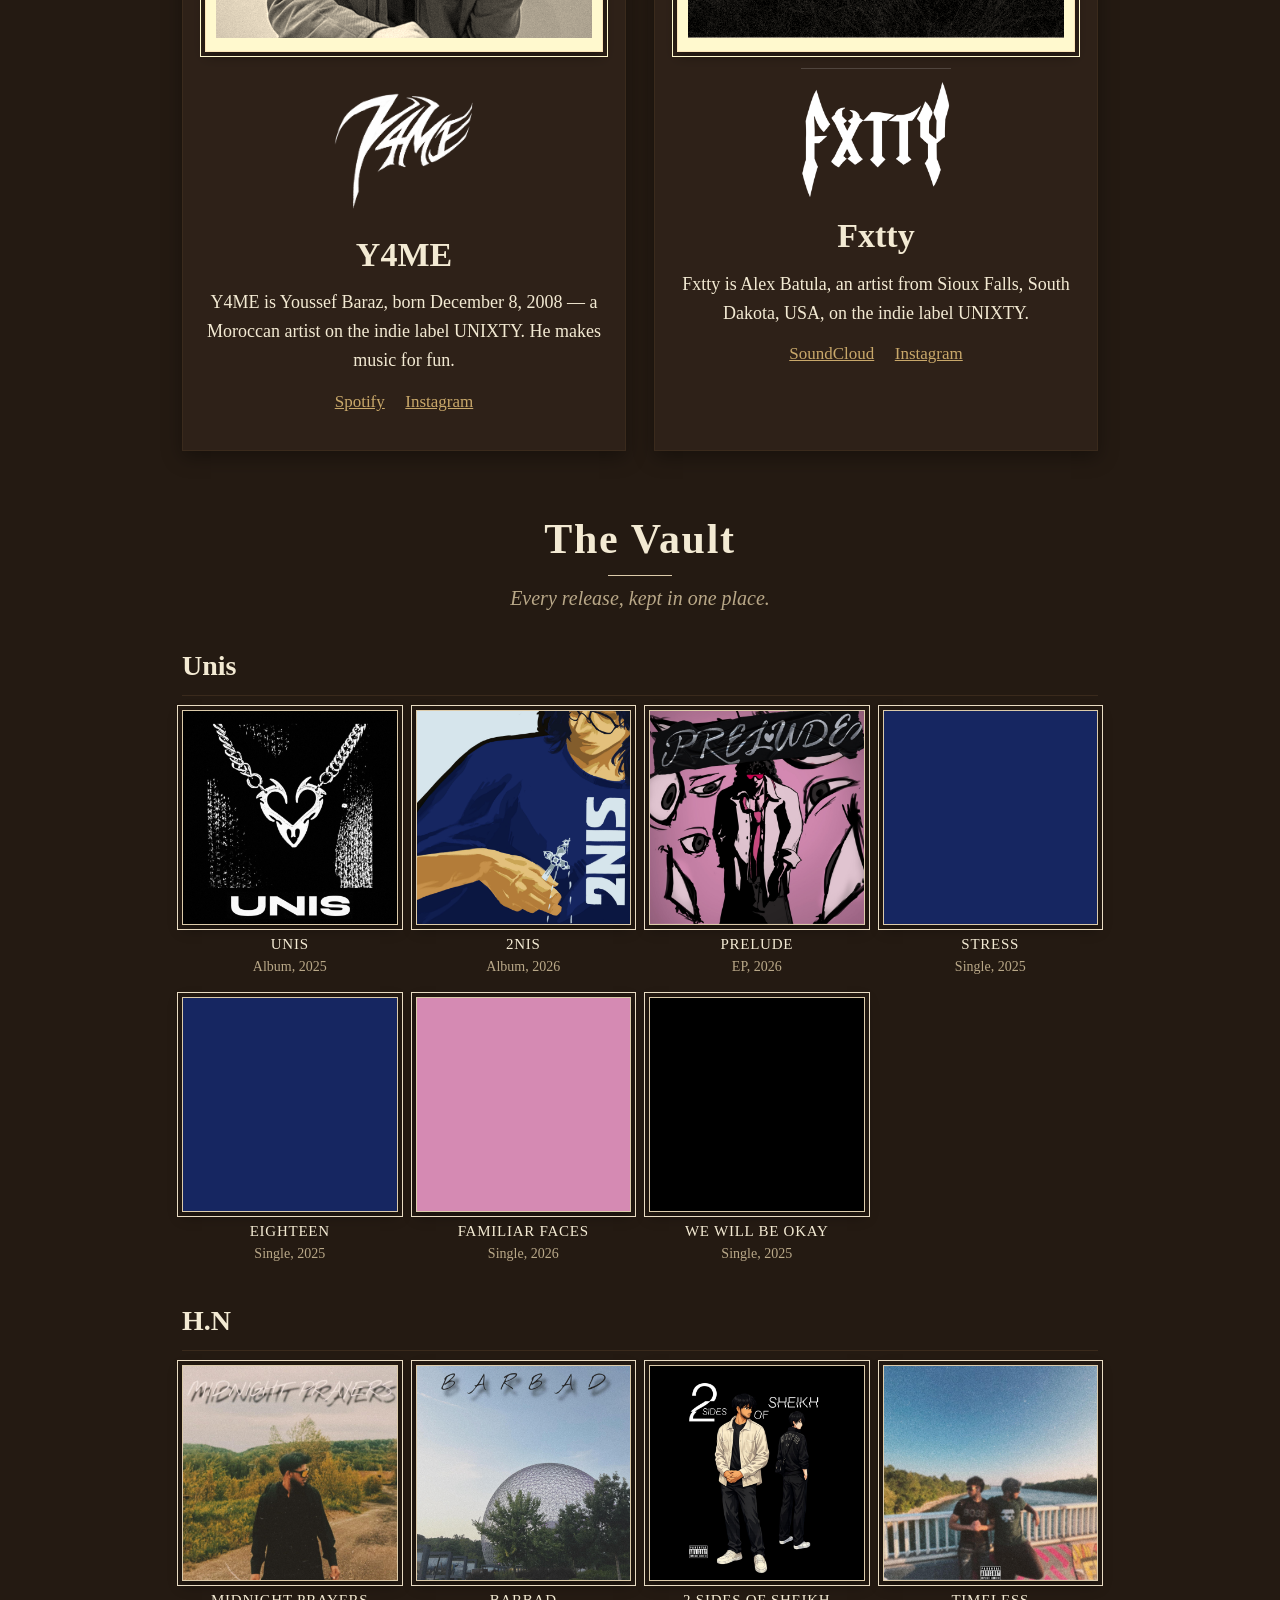
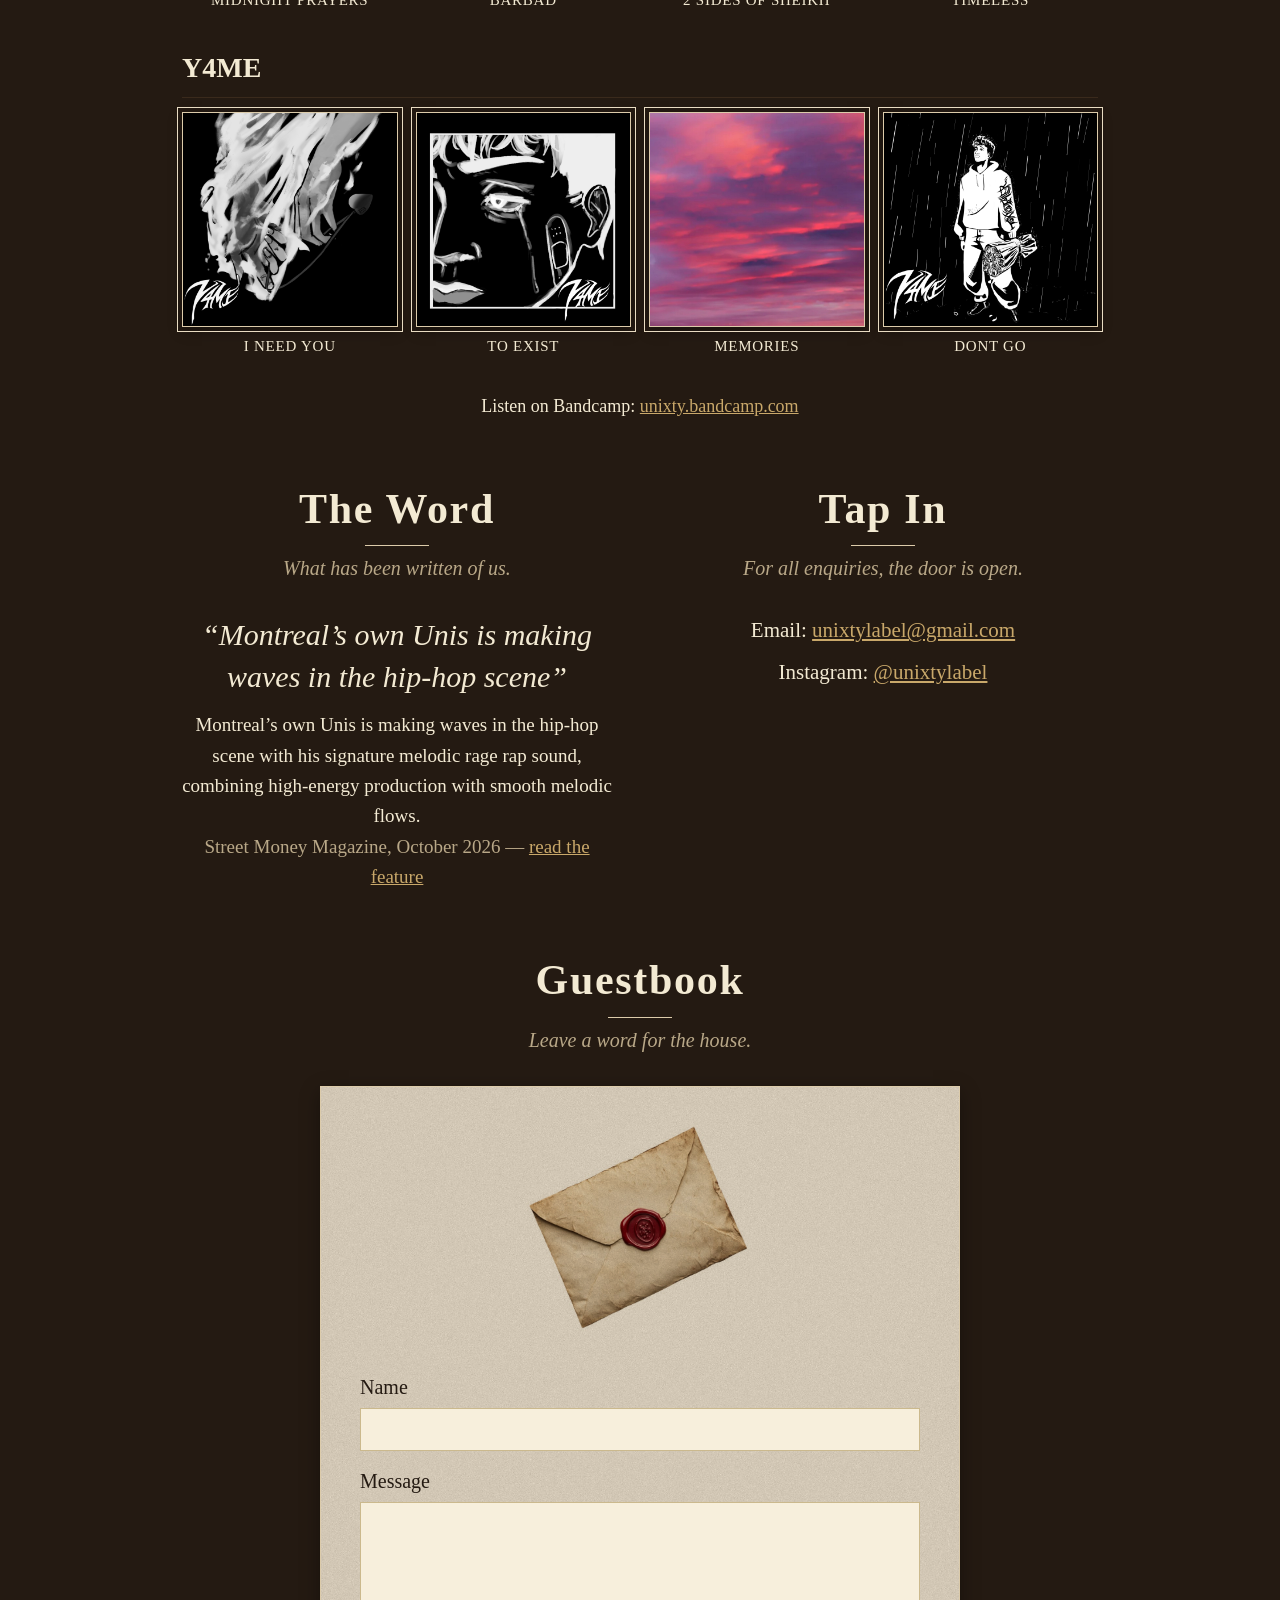
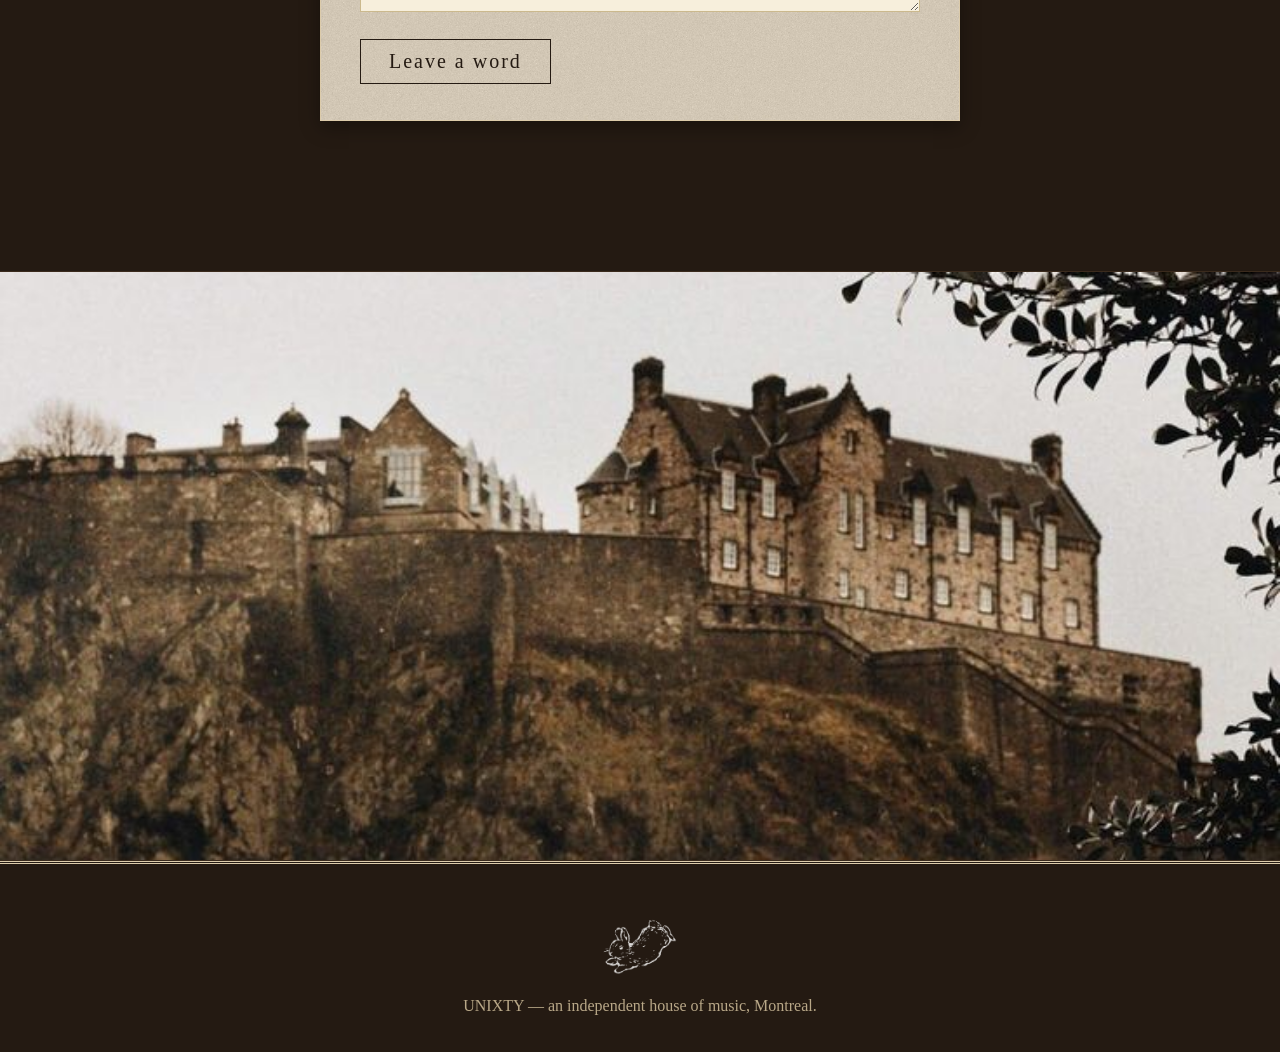
==== commit 8af6ffc3: "Use UNIXTY favicon on home page" ====
--- a/index.html
+++ b/index.html
@@ -5,7 +5,7 @@
 <meta name="viewport" content="width=device-width, initial-scale=1">
 <title>UNIXTY — An independent house of music, Montreal</title>
 <meta name="description" content="UNIXTY is an independent label from Montreal. Four artists, one house: Unis, H.N, Y4ME, Fxtty.">
-<link rel="icon" href="assets/logos/unis-logo.jpg">
+<link rel="icon" href="assets/logos/unixty-favicon.png">
 <link rel="preconnect" href="https://fonts.googleapis.com">
 <link rel="preconnect" href="https://fonts.gstatic.com" crossorigin>
 <link href="https://fonts.googleapis.com/css2?family=Cormorant+Garamond:ital,wght@0,500;0,600;0,700;1,500;1,600&family=EB+Garamond:ital,wght@0,400;0,500;1,400&display=swap" rel="stylesheet">
--- a/style.css
+++ b/style.css
@@ -44,6 +44,35 @@
 /* ---------- home page background ---------- */
 body.home {
   background-image: linear-gradient(rgba(36,26,18,0.6), rgba(36,26,18,0.6)), url("assets/textures/home-bg.png");
+}
+
+/* ---------- home page corner ornaments (fixed size, never stretched) ---------- */
+body.home::before {
+  content: "";
+  position: fixed;
+  top: 0;
+  left: 0;
+  width: 300px;
+  height: 300px;
+  background: url("assets/decorations/corner-frame-white-transparent.png") top left / contain no-repeat;
+  pointer-events: none;
+  z-index: 60;
+}
+body.home::after {
+  content: "";
+  position: fixed;
+  inset: auto 0 0 auto;
+  width: 300px;
+  height: 300px;
+  background: url("assets/decorations/corner-frame-white-transparent.png") top left / contain no-repeat;
+  border: 0;
+  border-image: none;
+  transform: rotate(180deg);
+  pointer-events: none;
+  z-index: 60;
+}
+body.home header.site {
+  padding-top: 18px;
 }
 
 a { color: var(--gold); }
@@ -432,5 +461,6 @@
   .pair { grid-template-columns: 1fr; }
   body { font-size: 18px; }
   body::after { border-width: 26px; border-image-width: 26px; }
+  body.home::before, body.home::after { width: 170px; height: 170px; }
   .page { padding: 0 34px 80px; }
 }
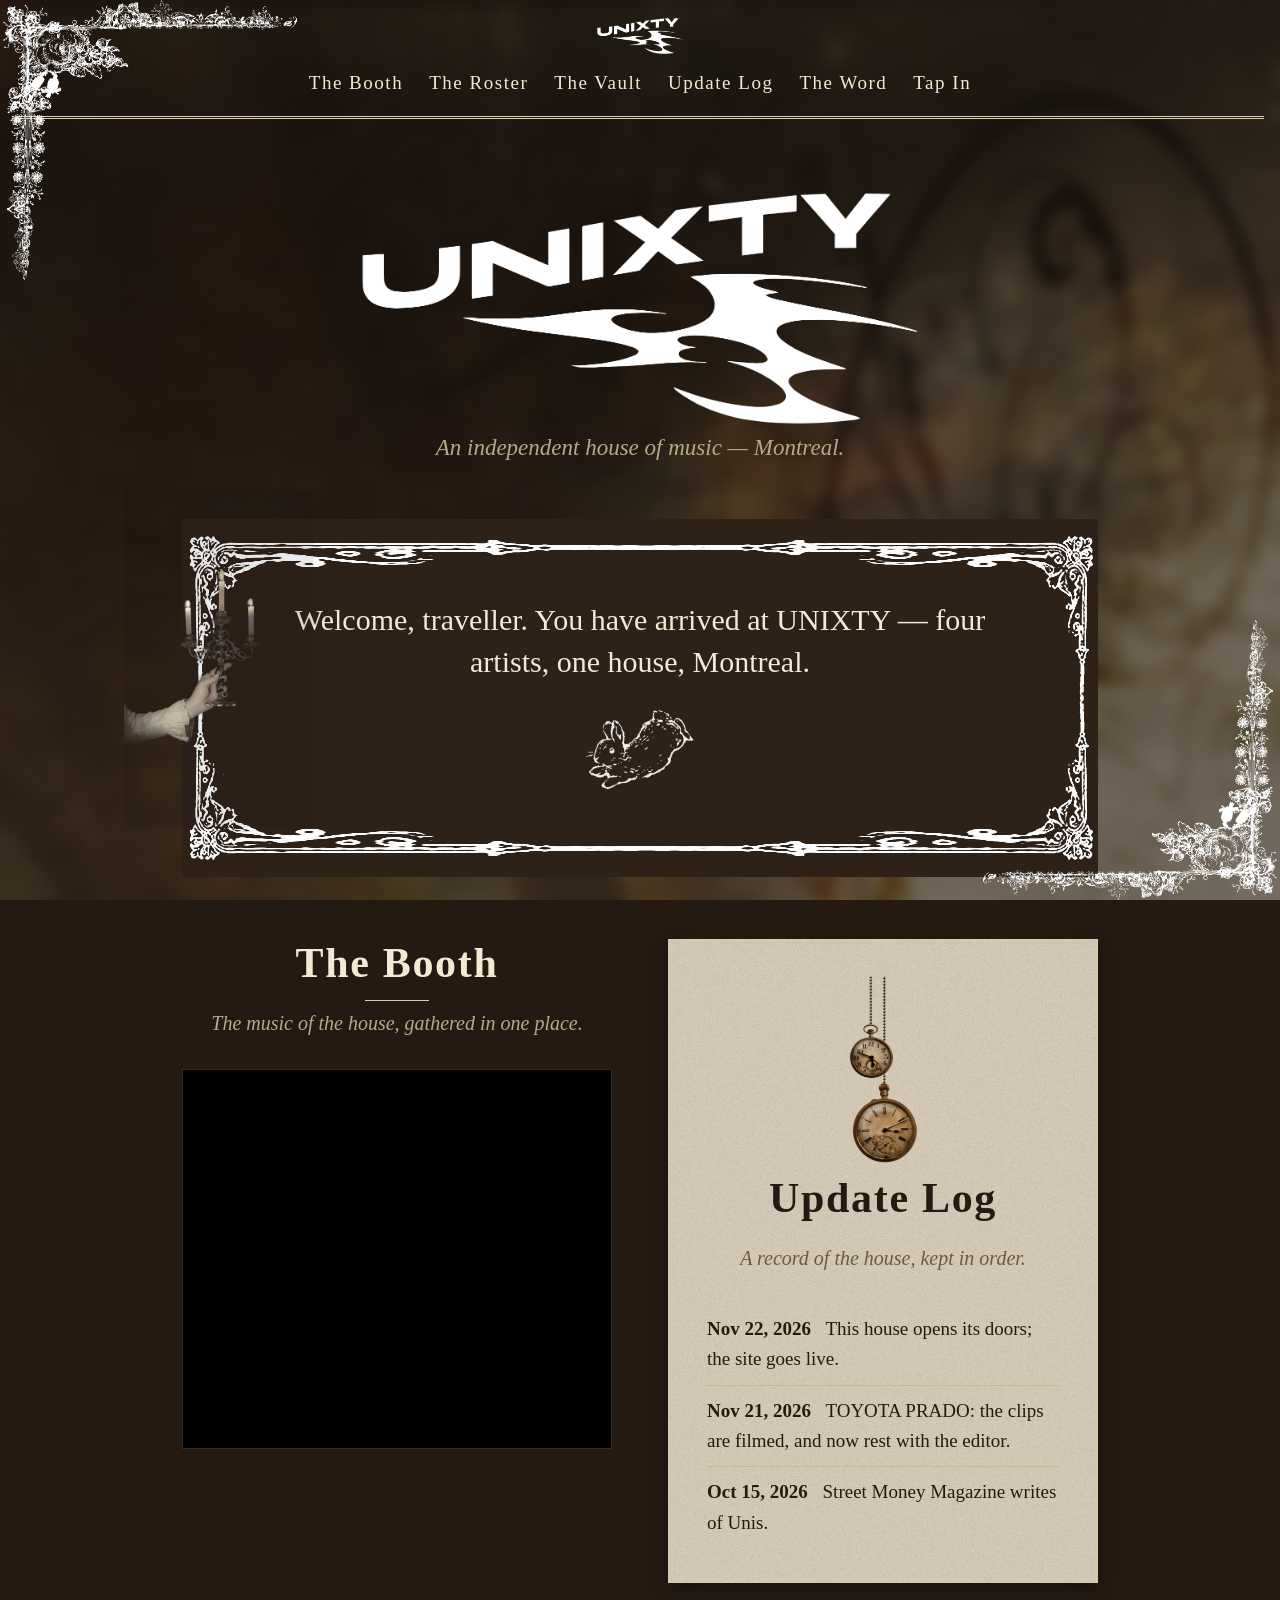
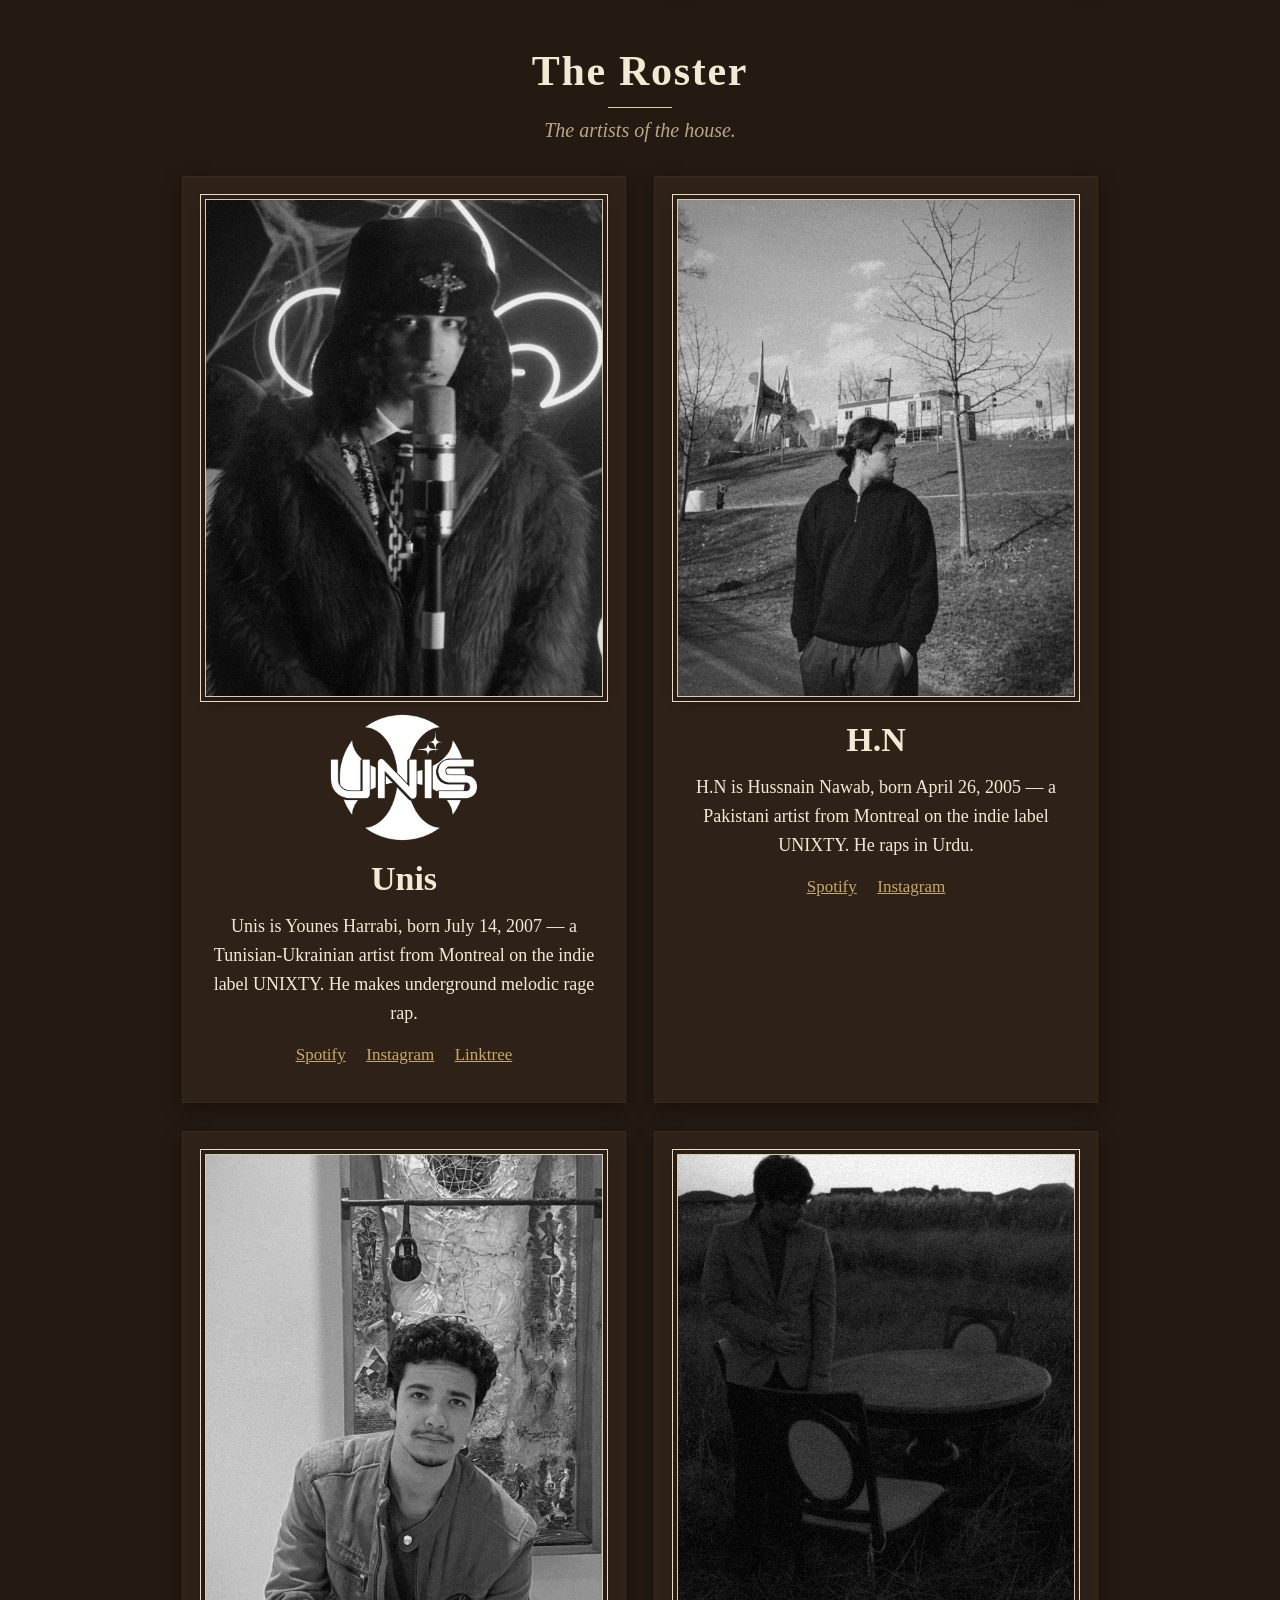
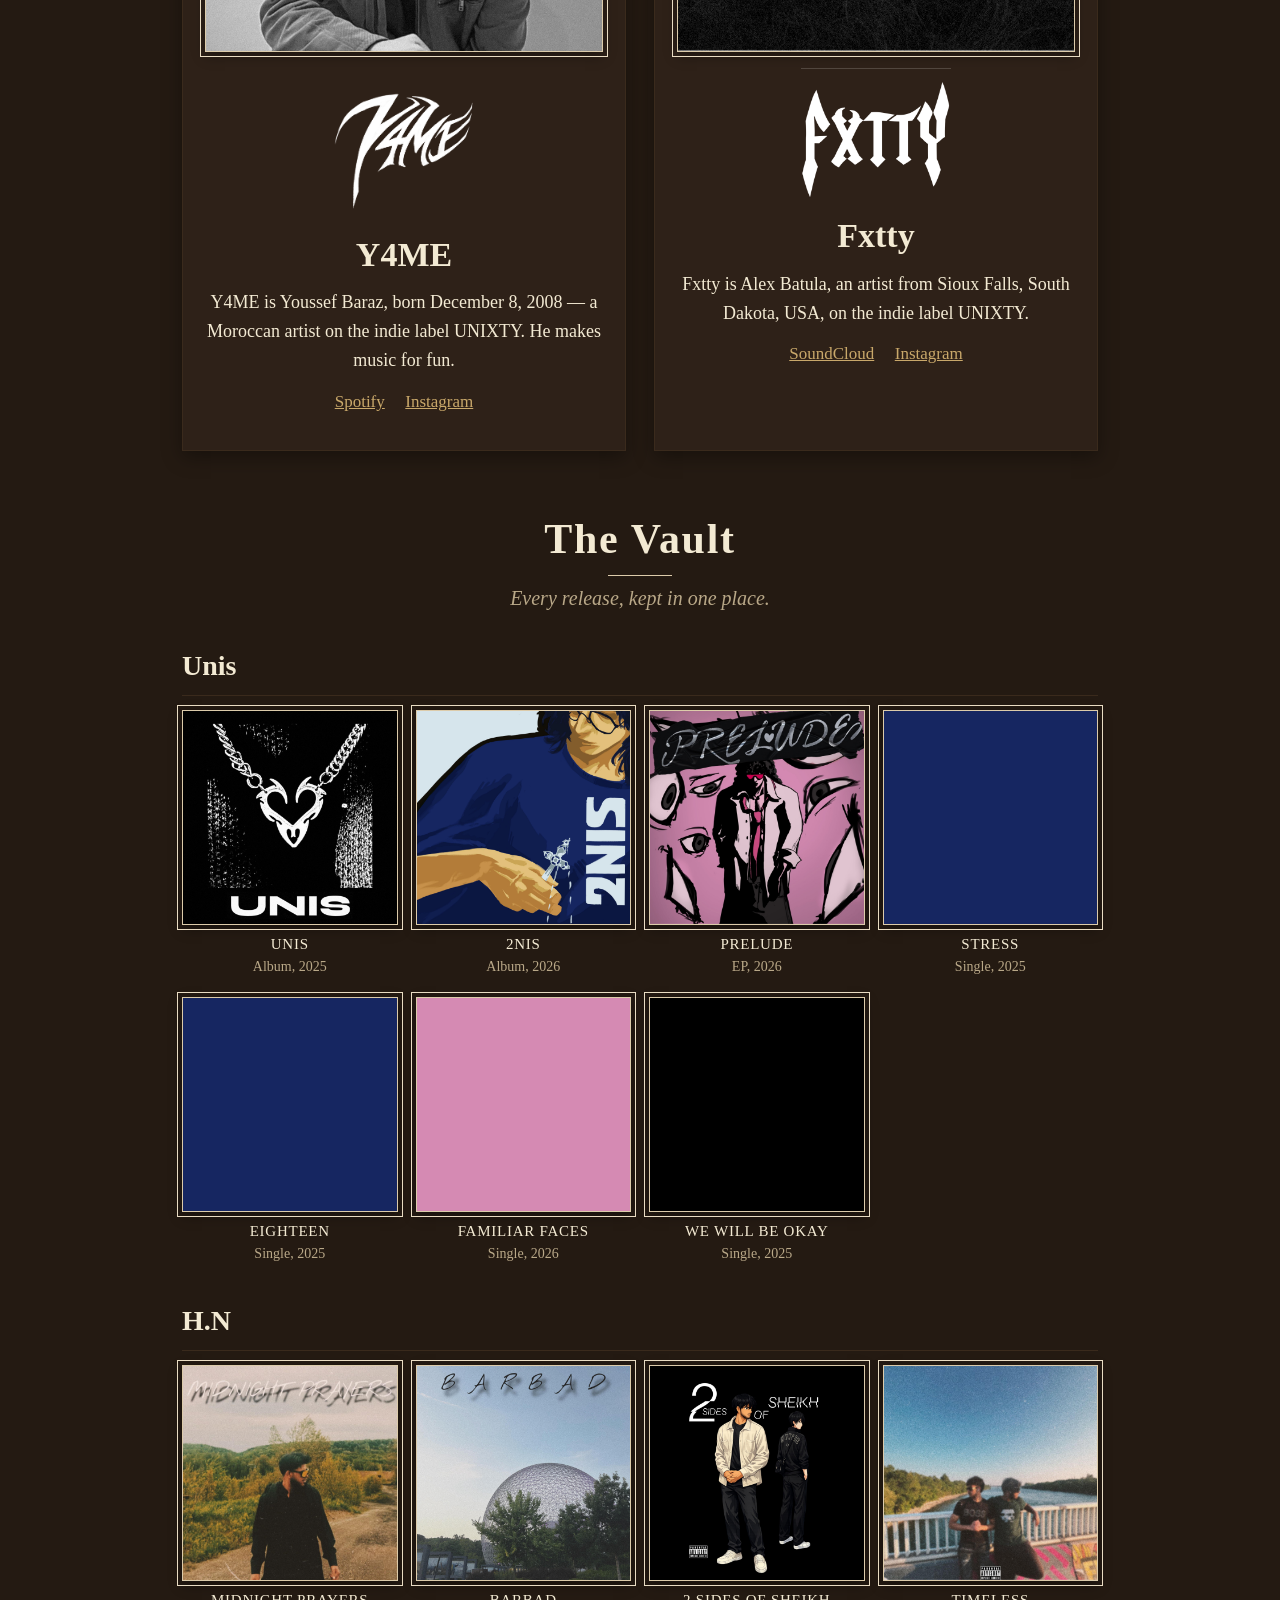
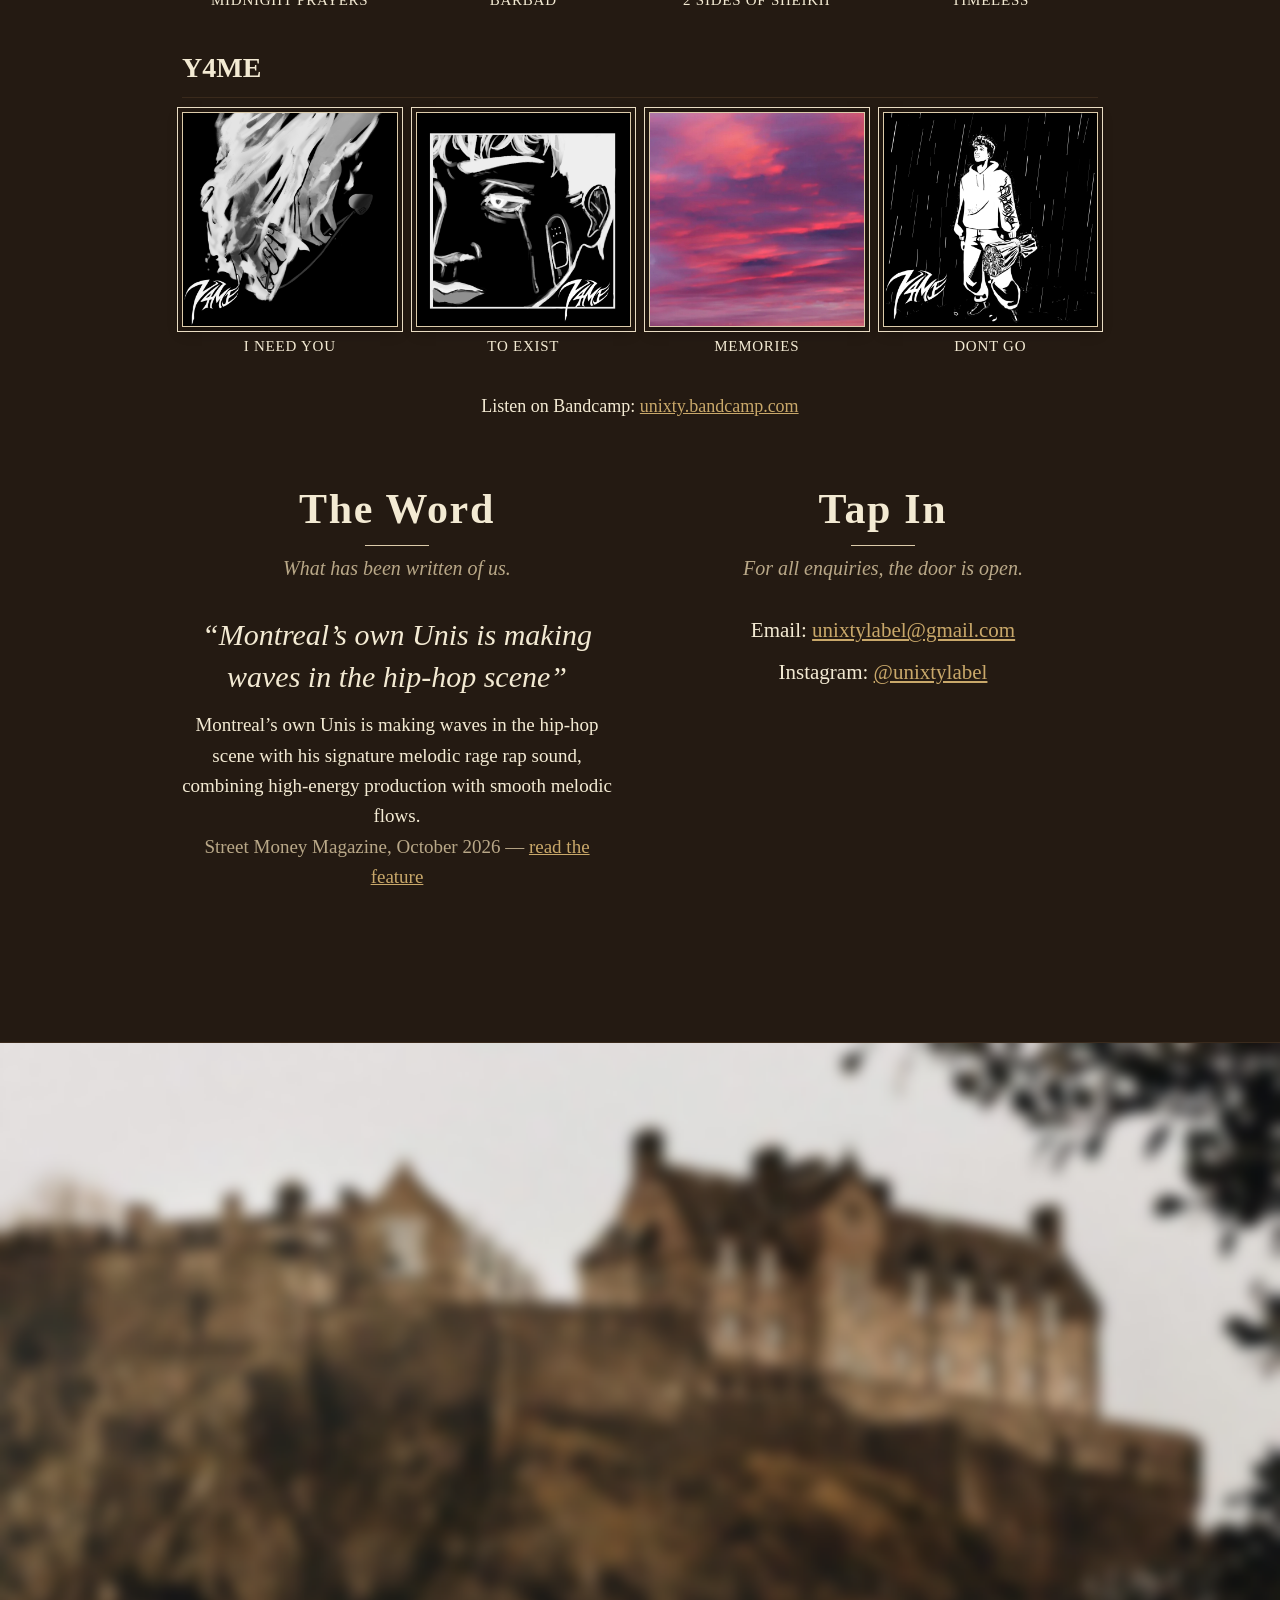
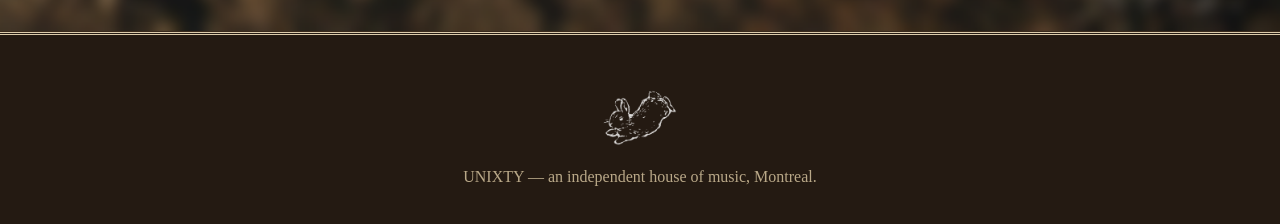
==== commit 99b6cf2c: "Remove Guestbook from home page Removed the guestbook section and its associated script from the ind" ====
--- a/index.html
+++ b/index.html
@@ -22,7 +22,6 @@
     <a href="#log">Update Log</a>
     <a href="#word">The Word</a>
     <a href="#tap-in">Tap In</a>
-    <a href="#guestbook">Guestbook</a>
   </nav>
 </header>
 
@@ -155,21 +154,6 @@
     </section>
   </div>
 
-  <section class="room guestbook" id="guestbook">
-    <h2>Guestbook</h2>
-    <p class="lede">Leave a word for the house.</p>
-    <div class="letter-panel">
-      <img class="seal cutout" src="assets/decorations/envelope.png" alt="An old envelope sealed with red wax">
-      <form id="guestbook-form">
-      <label for="gb-name">Name</label>
-      <input id="gb-name" name="Name" type="text" required>
-      <label for="gb-message">Message</label>
-      <textarea id="gb-message" name="Message" required></textarea>
-      <button type="submit">Leave a word</button>
-    </form>
-    </div>
-  </section>
-
 </main>
 
 <div class="vista">
@@ -181,16 +165,5 @@
   <p>UNIXTY &mdash; an independent house of music, Montreal.</p>
 </footer>
 
-<script>
-document.getElementById('guestbook-form').addEventListener('submit', function (e) {
-  e.preventDefault();
-  var name = document.getElementById('gb-name').value.trim();
-  var message = document.getElementById('gb-message').value.trim();
-  var subject = 'Guestbook — ' + name;
-  var body = message + '\n\n— ' + name;
-  window.location.href = 'mailto:unixtylabel@gmail.com?subject=' + encodeURIComponent(subject) + '&body=' + encodeURIComponent(body);
-});
-</script>
-
 </body>
 </html>
--- a/style.css
+++ b/style.css
@@ -30,24 +30,8 @@
   overflow-x: hidden;
 }
 
-/* ---------- ornamental frame around the whole page ---------- */
-body::after {
-  content: "";
-  position: fixed;
-  inset: 0;
-  border: 46px solid transparent;
-  border-image: url("assets/decorations/ornate-frame-white-transparent.png") 210 fill / 46px;
-  pointer-events: none;
-  z-index: 60;
-}
-
-/* ---------- home page background ---------- */
-body.home {
-  background-image: linear-gradient(rgba(36,26,18,0.6), rgba(36,26,18,0.6)), url("assets/textures/home-bg.png");
-}
-
-/* ---------- home page corner ornaments (fixed size, never stretched) ---------- */
-body.home::before {
+/* ---------- corner ornaments (fixed size, never stretched) ---------- */
+body::before {
   content: "";
   position: fixed;
   top: 0;
@@ -58,21 +42,21 @@
   pointer-events: none;
   z-index: 60;
 }
-body.home::after {
+body::after {
   content: "";
   position: fixed;
   inset: auto 0 0 auto;
   width: 300px;
   height: 300px;
   background: url("assets/decorations/corner-frame-white-transparent.png") top left / contain no-repeat;
-  border: 0;
-  border-image: none;
   transform: rotate(180deg);
   pointer-events: none;
   z-index: 60;
 }
-body.home header.site {
-  padding-top: 18px;
+
+/* ---------- home page background ---------- */
+body.home {
+  background-image: linear-gradient(rgba(36,26,18,0.6), rgba(36,26,18,0.6)), url("assets/textures/home-bg.png");
 }
 
 a { color: var(--gold); }
@@ -83,7 +67,7 @@
 /* ---------- header / nav ---------- */
 header.site {
   text-align: center;
-  padding: 58px 16px 8px;
+  padding: 18px 16px 8px;
 }
 header.site .mark img { height: 36px; width: auto; margin: 0 auto; }
 nav.rooms {
@@ -218,11 +202,10 @@
 .artist img.portrait {
   width: 100%;
   aspect-ratio: 4 / 5;
-  object-fit: contain;
-  filter: sepia(0.45) contrast(1.03) brightness(1.02);
+  object-fit: cover;
   margin-bottom: 16px;
   background: var(--parchment);
-  padding: 10px;
+  padding: 0;
   border: 1px solid var(--parchment-deep);
   outline: 1px solid var(--parchment);
   outline-offset: 4px;
@@ -357,10 +340,11 @@
 .artist-page .portrait {
   width: 100%;
   max-width: 520px;
+  aspect-ratio: 4 / 5;
+  object-fit: cover;
   margin: 0 auto 18px;
-  filter: sepia(0.45) contrast(1.03) brightness(1.02);
   background: var(--parchment);
-  padding: 10px;
+  padding: 0;
   border: 1px solid var(--parchment-deep);
   outline: 1px solid var(--parchment);
   outline-offset: 4px;
@@ -383,10 +367,9 @@
 .photos img {
   width: 100%;
   aspect-ratio: 3 / 4;
-  object-fit: contain;
-  filter: sepia(0.45) contrast(1.03) brightness(1.02);
+  object-fit: cover;
   background: var(--parchment);
-  padding: 6px;
+  padding: 0;
   border: 22px solid transparent;
   border-image: url("assets/decorations/frame-photo-white-transparent.png") 420 fill / 22px;
   box-shadow: 0 4px 12px rgba(0,0,0,0.35);
@@ -421,6 +404,7 @@
   border-bottom: 1px solid var(--brown-soft);
 }
 .roses { width: 250px; margin: 26px auto 0; }
+.sticker { width: 250px; margin: 26px auto 0; }
 .stamp {
   width: 170px;
   margin: 26px auto 0;
@@ -460,7 +444,6 @@
   .photos { grid-template-columns: repeat(2, 1fr); }
   .pair { grid-template-columns: 1fr; }
   body { font-size: 18px; }
-  body::after { border-width: 26px; border-image-width: 26px; }
-  body.home::before, body.home::after { width: 170px; height: 170px; }
+  body::before, body::after { width: 170px; height: 170px; }
   .page { padding: 0 34px 80px; }
 }
